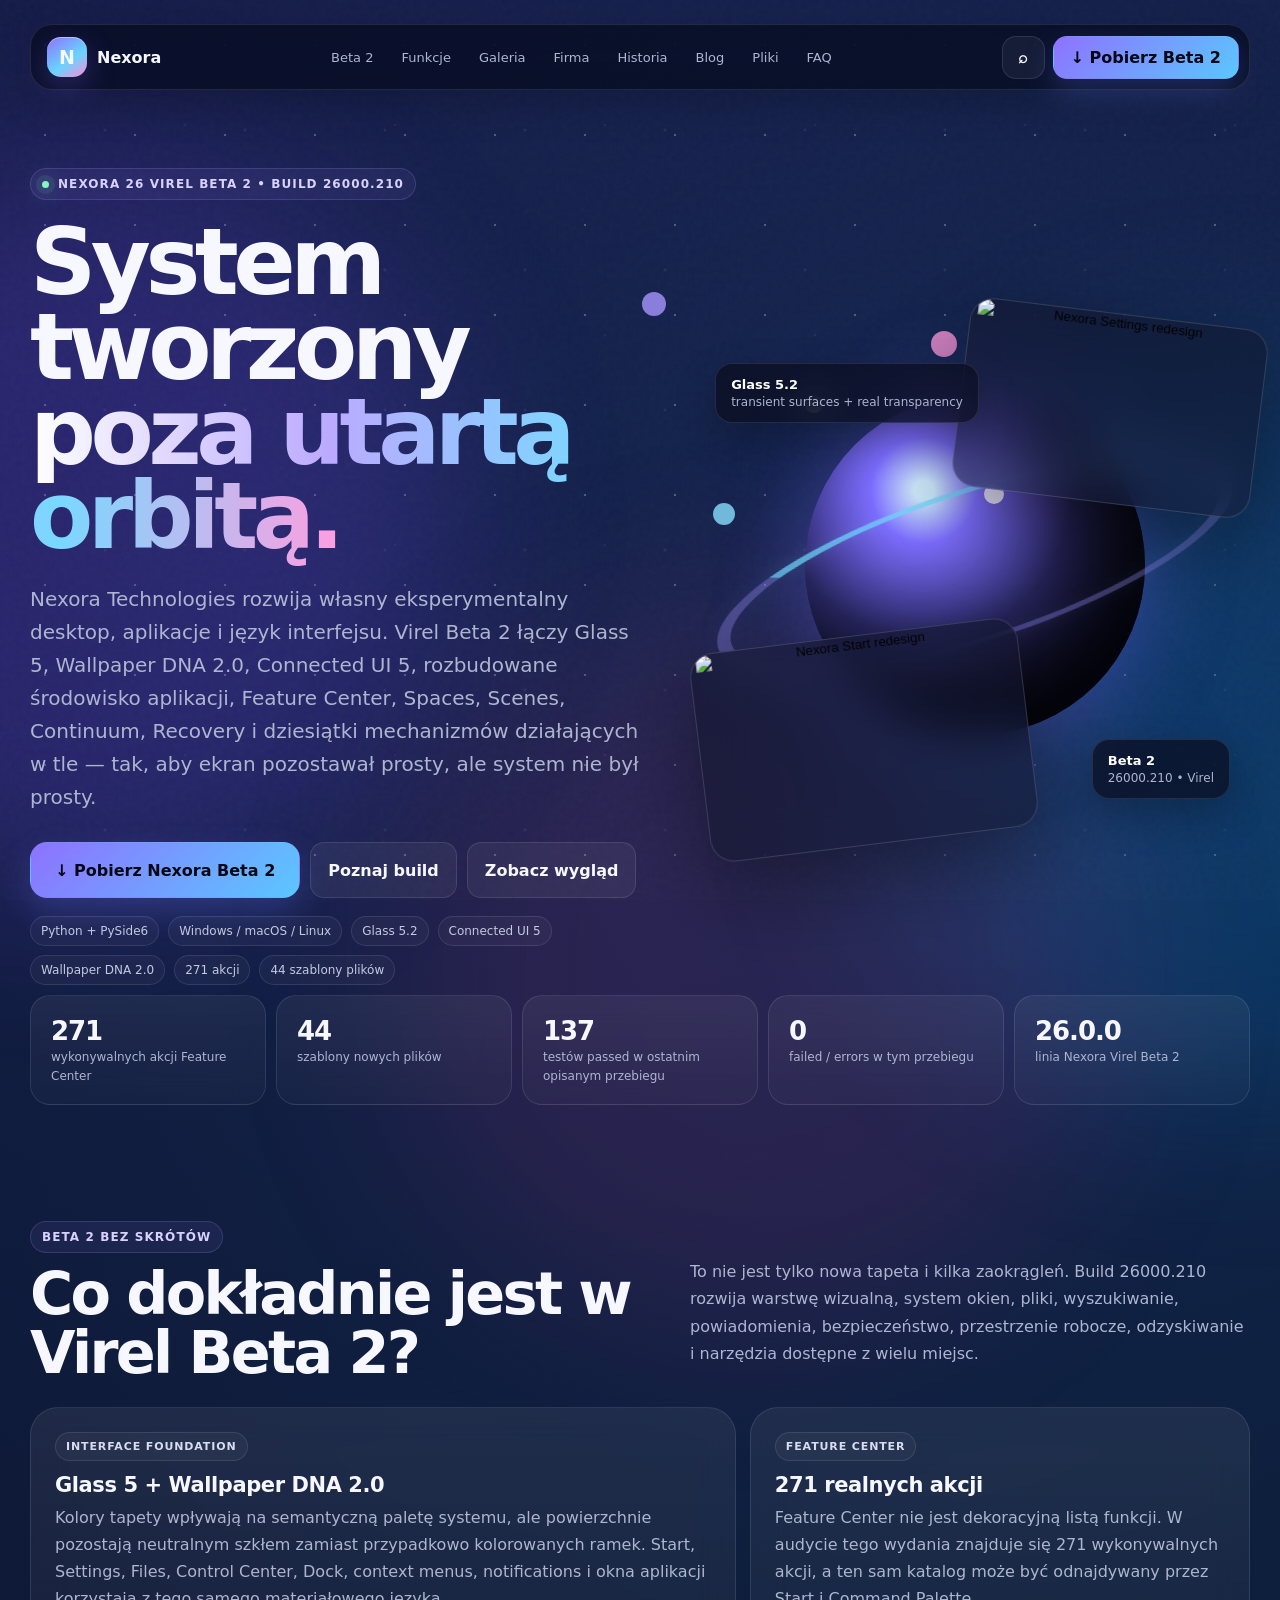
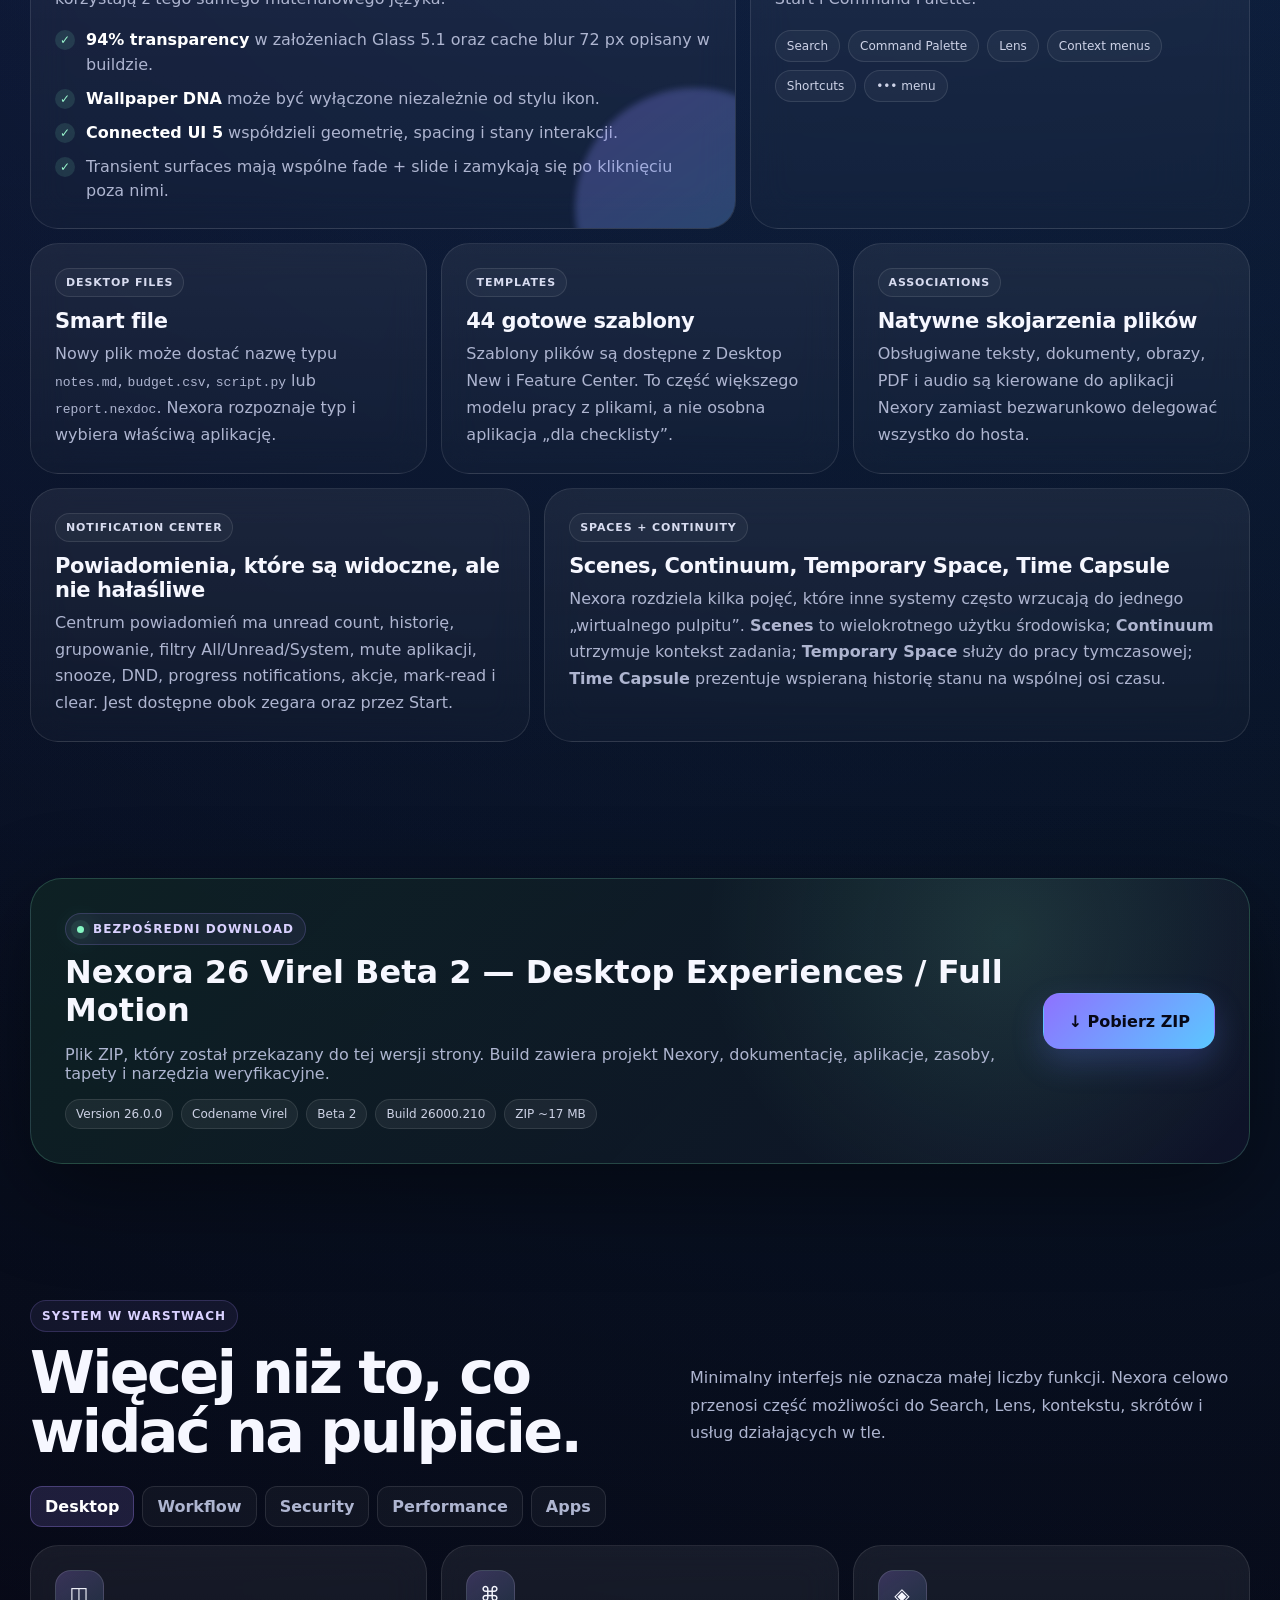
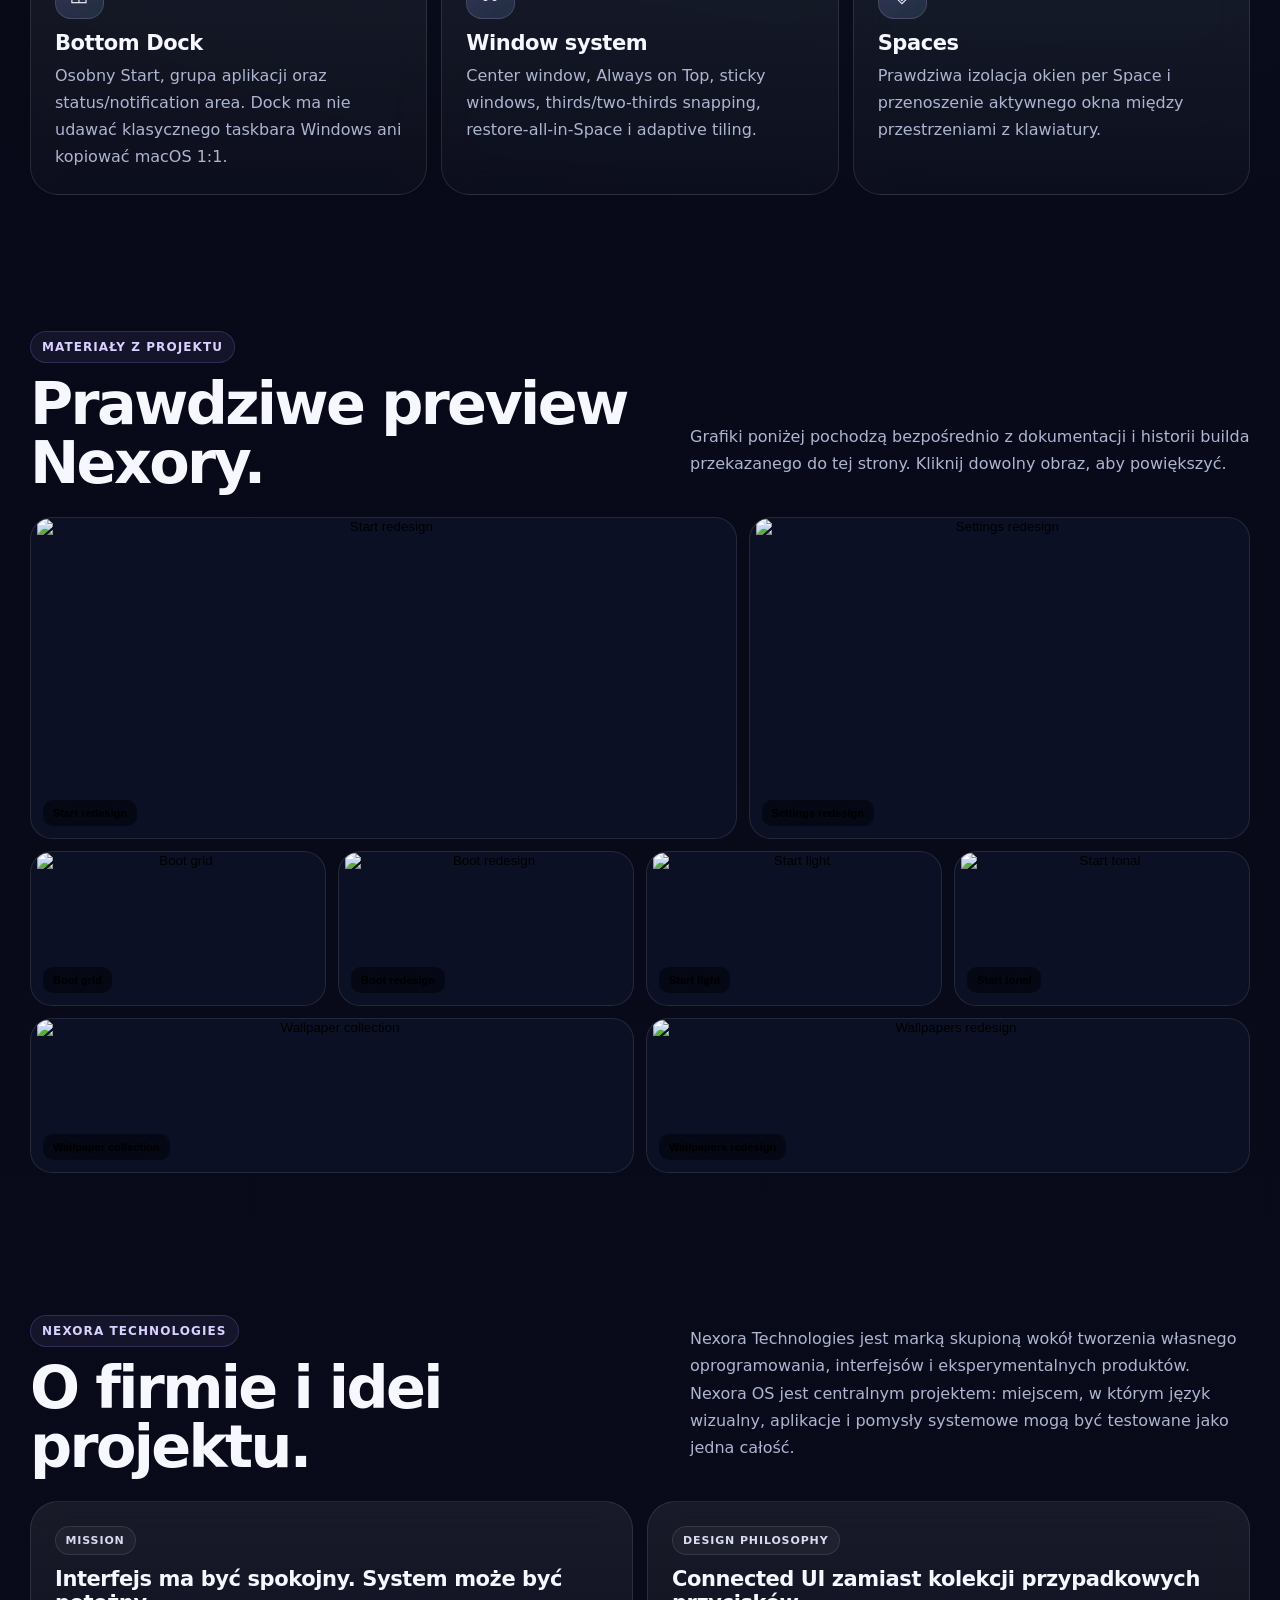
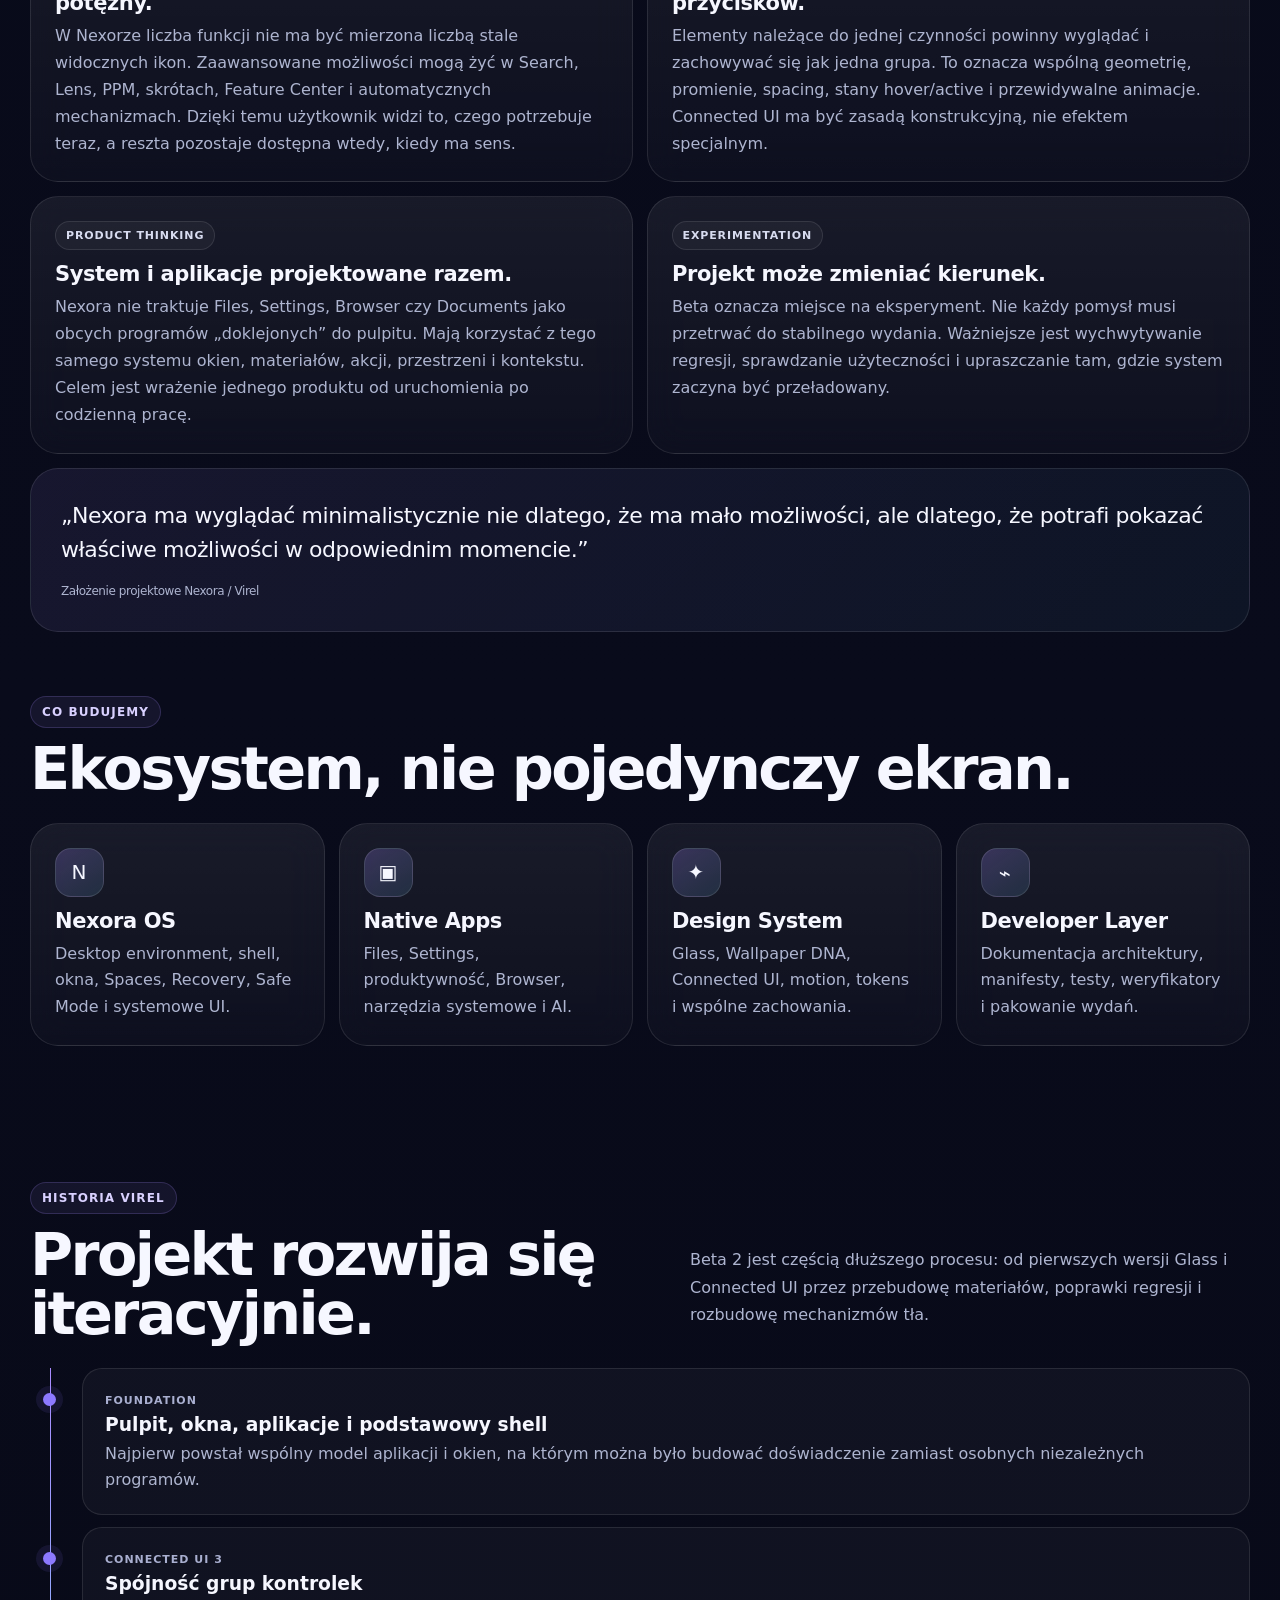
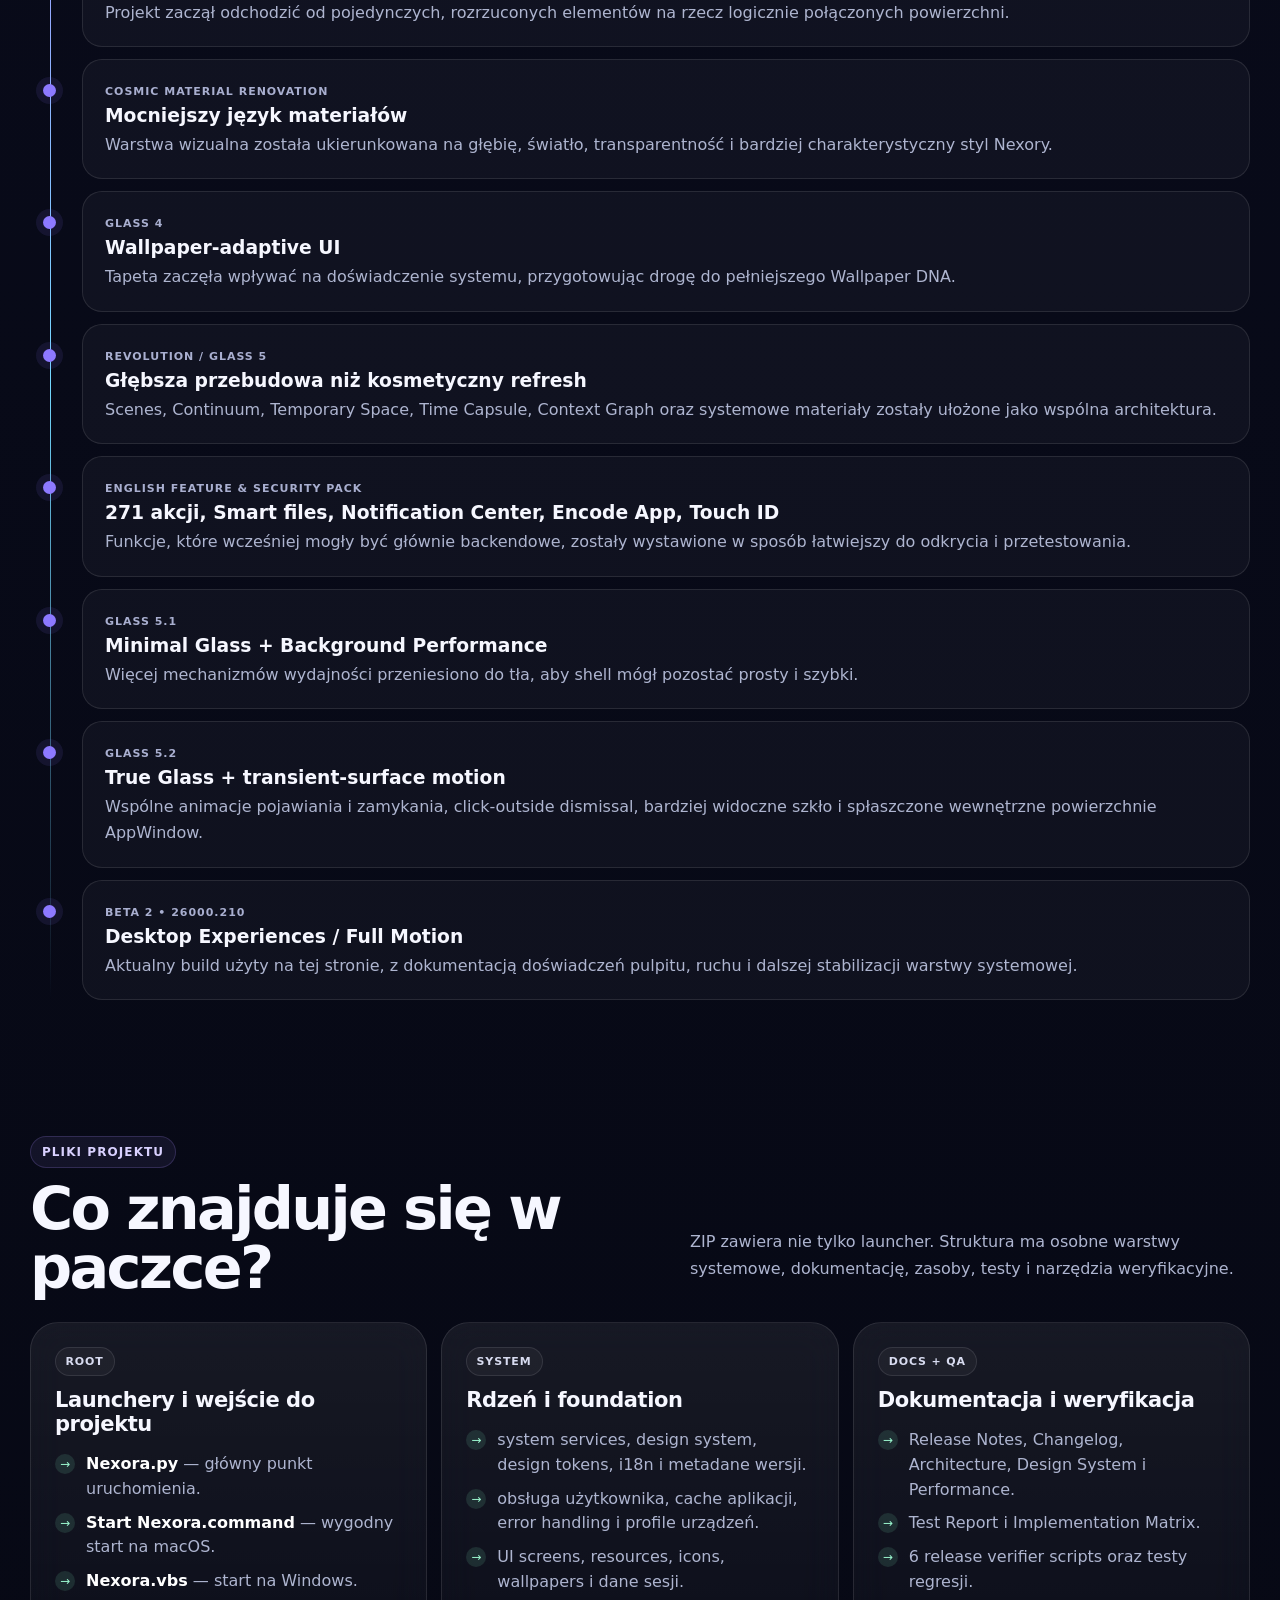
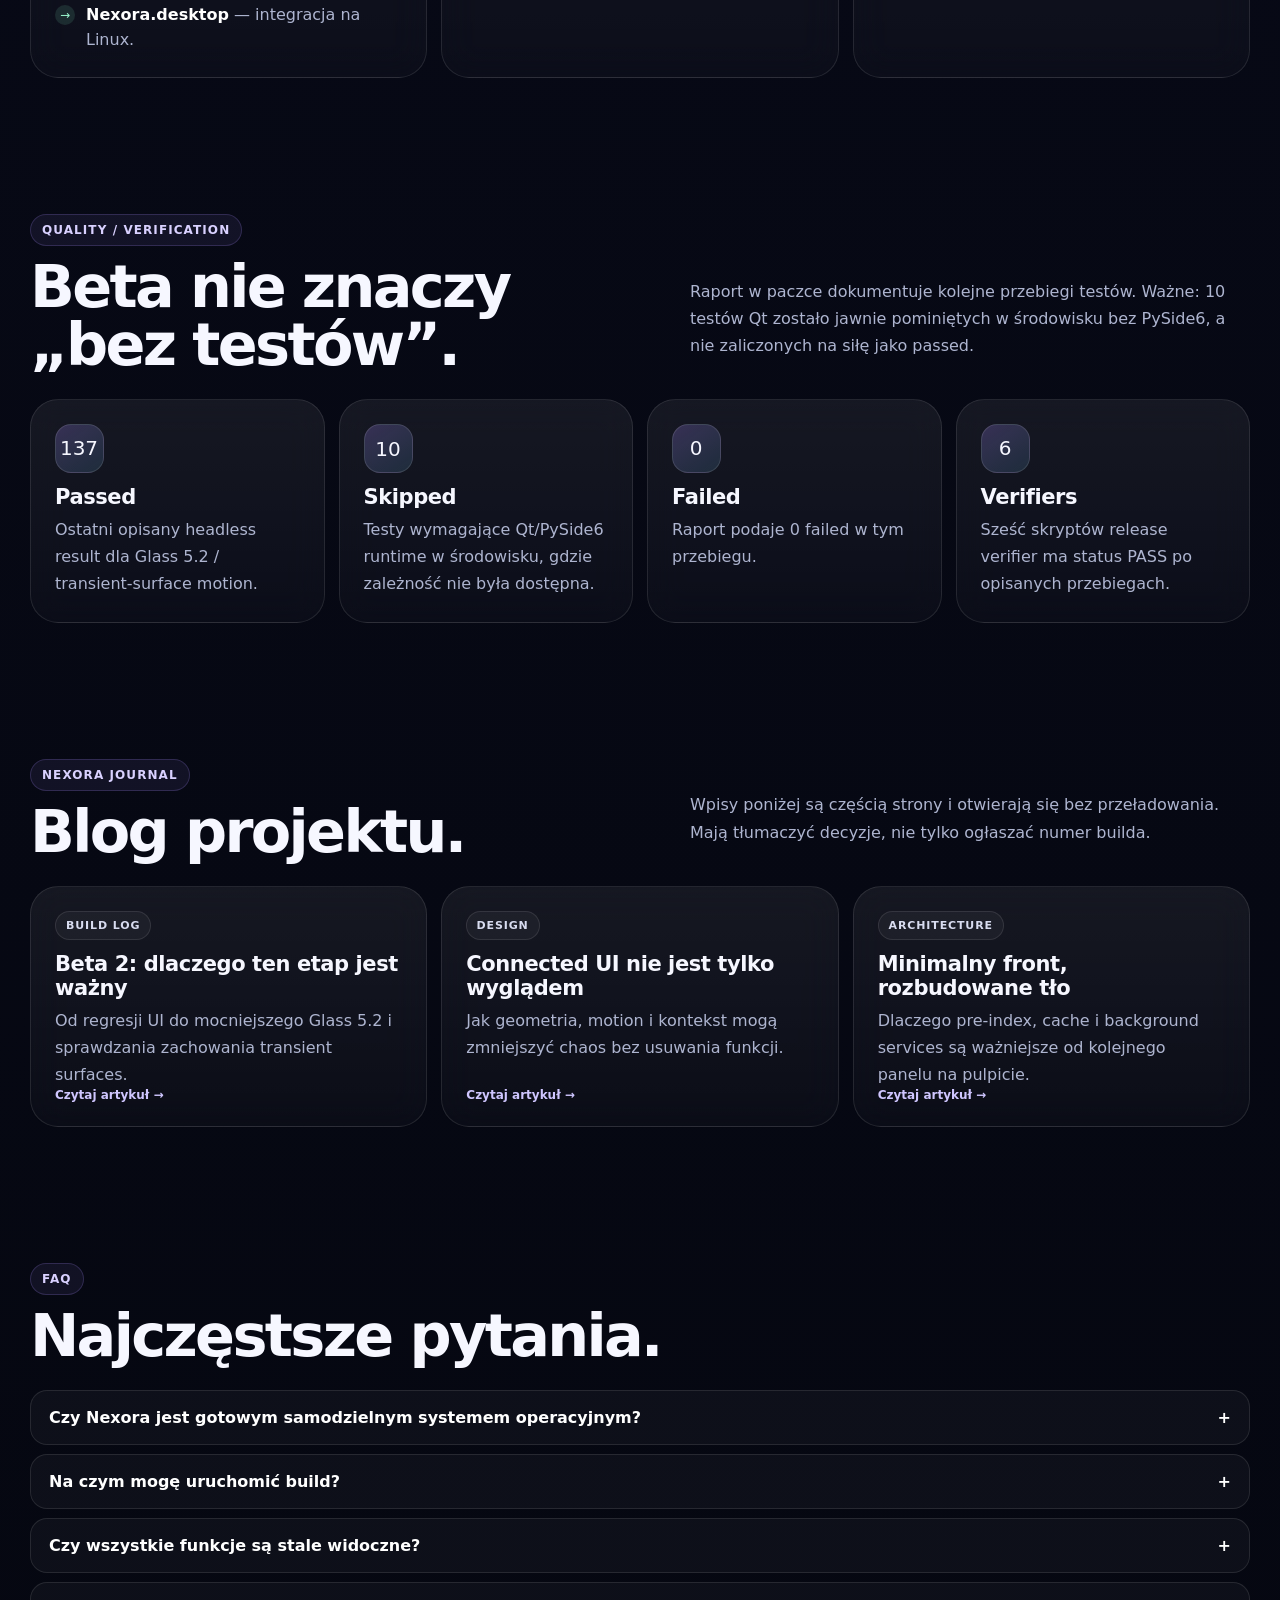
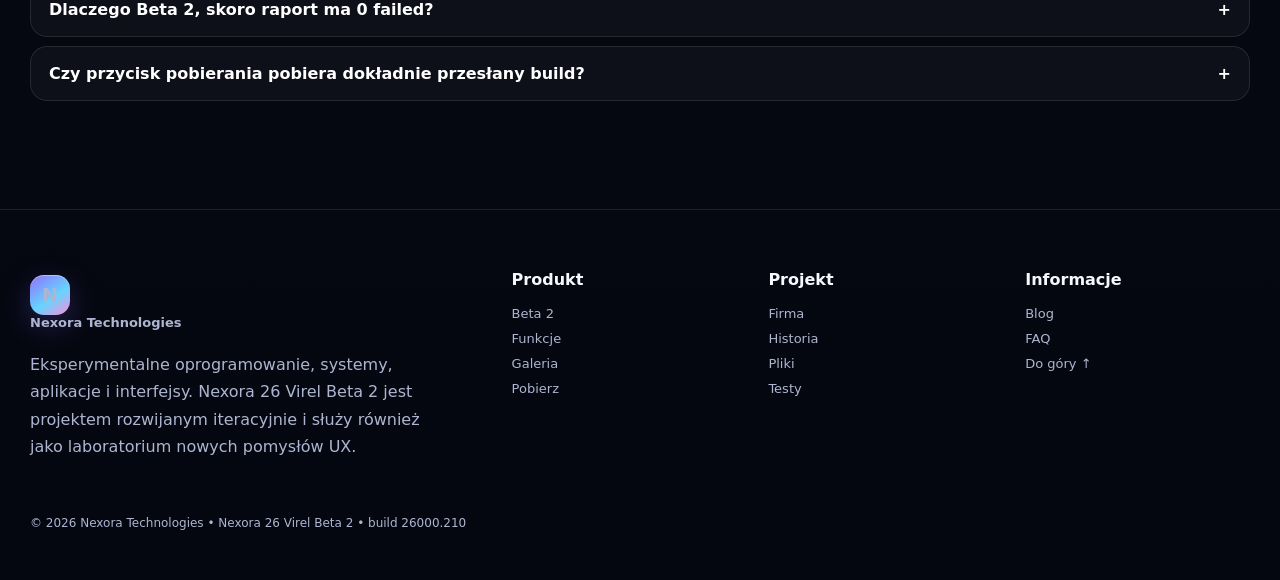
==== website-v3/index.html @ 86eabbc0 "Add Nexora Technologies website v3" ====
<!doctype html>
<html lang="pl">
<head>
<meta charset="utf-8" />
<meta name="viewport" content="width=device-width,initial-scale=1" />
<meta name="description" content="Nexora Technologies — Nexora 26 Virel Beta 2. Oficjalna strona projektu, buildy, funkcje, historia, blog, pliki i pobieranie." />
<title>Nexora Technologies — Nexora 26 Virel Beta 2</title>
<style>
:root{--bg:#050713;--bg2:#090b1b;--panel:rgba(14,17,38,.66);--panel2:rgba(25,28,58,.72);--line:rgba(255,255,255,.10);--text:#f6f7ff;--muted:#aeb5d0;--purple:#a98bff;--cyan:#73d8ff;--pink:#ff8bd8;--green:#83f4c2;--orange:#ffc57a;--shadow:0 28px 90px rgba(0,0,0,.42);--radius:28px;--radius2:18px}
*{box-sizing:border-box}html{scroll-behavior:smooth}body{margin:0;font-family:Inter,ui-sans-serif,system-ui,-apple-system,BlinkMacSystemFont,"Segoe UI",sans-serif;color:var(--text);background:radial-gradient(circle at 20% -10%,rgba(105,70,255,.22),transparent 34%),radial-gradient(circle at 85% 8%,rgba(20,181,255,.16),transparent 28%),linear-gradient(180deg,var(--bg),var(--bg2) 54%,#050710);min-height:100vh;overflow-x:hidden}.noise{position:fixed;inset:0;pointer-events:none;opacity:.16;z-index:-2;background-image:url("data:image/svg+xml,%3Csvg viewBox='0 0 180 180' xmlns='http://www.w3.org/2000/svg'%3E%3Cfilter id='n'%3E%3CfeTurbulence type='fractalNoise' baseFrequency='.85' numOctaves='2' stitchTiles='stitch'/%3E%3C/filter%3E%3Crect width='100%25' height='100%25' filter='url(%23n)' opacity='.16'/%3E%3C/svg%3E")}.stars,.stars:before,.stars:after{position:fixed;inset:0;content:"";pointer-events:none;z-index:-4;background-repeat:repeat}.stars{background-image:radial-gradient(circle,#fff 0 1px,transparent 1.6px);background-size:90px 90px;opacity:.27;animation:drift 80s linear infinite}.stars:before{background-image:radial-gradient(circle,#a9caff 0 1.2px,transparent 1.8px);background-size:140px 140px;transform:translate(35px,60px);opacity:.35;animation:drift 120s linear infinite reverse}.stars:after{background-image:radial-gradient(circle,#ffcaf1 0 1px,transparent 1.6px);background-size:210px 210px;transform:translate(80px,20px);opacity:.25}.aurora{position:fixed;width:58vw;height:58vw;border-radius:50%;filter:blur(90px);pointer-events:none;z-index:-3;opacity:.22}.a1{left:-22vw;top:18vh;background:#7947ff;animation:float1 14s ease-in-out infinite}.a2{right:-25vw;top:40vh;background:#007dc8;animation:float2 18s ease-in-out infinite}.a3{left:30vw;bottom:-34vw;background:#b12e85;opacity:.15;animation:float1 20s ease-in-out infinite reverse}@keyframes drift{to{transform:translate3d(0,500px,0)}}@keyframes float1{50%{transform:translate(8vw,-4vh) scale(1.12)}}@keyframes float2{50%{transform:translate(-7vw,5vh) scale(.92)}}
a{color:inherit;text-decoration:none}.wrap{width:min(1220px,calc(100% - 36px));margin:auto}.nav{position:sticky;top:12px;z-index:80;padding-top:12px}.navin{height:66px;display:flex;align-items:center;gap:16px;padding:8px 10px 8px 16px;border:1px solid var(--line);border-radius:22px;background:rgba(7,10,25,.7);backdrop-filter:blur(26px) saturate(1.35);box-shadow:0 14px 40px rgba(0,0,0,.2)}.brand{display:flex;align-items:center;gap:10px;font-weight:800;white-space:nowrap}.logo{width:40px;height:40px;display:grid;place-items:center;border-radius:14px;background:linear-gradient(145deg,#8f70ff,#68d4ff 58%,#ff8bd8);box-shadow:inset 0 1px rgba(255,255,255,.38),0 10px 30px rgba(122,100,255,.28);font-size:19px}.links{display:flex;gap:4px;flex:1;justify-content:center;overflow:auto;scrollbar-width:none}.links a{font-size:13px;color:var(--muted);padding:10px 12px;border-radius:12px;white-space:nowrap;transition:.2s}.links a:hover,.links a.active{color:#fff;background:rgba(255,255,255,.07)}.actions{display:flex;gap:8px}.btn,.iconbtn{border:1px solid var(--line);background:rgba(255,255,255,.055);color:var(--text);min-height:43px;padding:0 17px;border-radius:14px;display:inline-flex;align-items:center;justify-content:center;gap:9px;cursor:pointer;font:inherit;font-weight:720;transition:.22s ease}.btn:hover,.iconbtn:hover{transform:translateY(-2px);border-color:rgba(255,255,255,.2);background:rgba(255,255,255,.095)}.btn.primary{border-color:transparent;background:linear-gradient(135deg,#8e72ff,#5bc7ff);color:#070816;box-shadow:0 13px 32px rgba(103,125,255,.24)}.btn.green{border-color:rgba(131,244,194,.25);background:rgba(131,244,194,.10);color:#baffdf}.iconbtn{width:43px;padding:0}.hero{padding:90px 0 48px}.heroGrid{display:grid;grid-template-columns:1.06fr .94fr;align-items:center;gap:48px}.eyebrow{display:inline-flex;align-items:center;gap:9px;color:#d9d1ff;border:1px solid rgba(169,139,255,.2);background:rgba(169,139,255,.08);padding:8px 11px;border-radius:999px;font-size:12px;font-weight:800;letter-spacing:.09em;text-transform:uppercase}.dot{width:7px;height:7px;border-radius:50%;background:#85f6c3;box-shadow:0 0 0 6px rgba(133,246,195,.08),0 0 24px #85f6c3}.hero h1{font-size:clamp(48px,7.2vw,96px);line-height:.92;letter-spacing:-.06em;margin:20px 0 24px;max-width:890px}.grad{background:linear-gradient(90deg,#fff,#bcaaff 35%,#79d8ff 67%,#ff9ee0);-webkit-background-clip:text;background-clip:text;color:transparent}.lead{font-size:clamp(17px,2vw,20px);line-height:1.65;color:var(--muted);max-width:760px}.cta{display:flex;flex-wrap:wrap;gap:10px;margin-top:28px}.micro{display:flex;flex-wrap:wrap;gap:9px;margin-top:18px}.micro span{font-size:12px;color:#c4c9df;padding:7px 10px;border:1px solid var(--line);border-radius:999px;background:rgba(255,255,255,.035)}.visual{position:relative;min-height:580px;perspective:1200px}.planet{position:absolute;left:50%;top:48%;width:340px;height:340px;transform:translate(-50%,-50%);border-radius:50%;background:radial-gradient(circle at 35% 28%,#d0ecff 0 3%,#7c6dff 16%,#292764 45%,#090b22 75%);box-shadow:inset -55px -40px 80px rgba(0,0,0,.7),0 0 90px rgba(126,103,255,.38);animation:planet 8s ease-in-out infinite}.planet:before{content:"";position:absolute;inset:-48px -100px;border:14px solid rgba(160,145,255,.34);border-top-color:rgba(111,217,255,.7);border-radius:50%;transform:rotate(-18deg) scaleY(.35);filter:drop-shadow(0 0 16px rgba(115,216,255,.2))}.planet:after{content:"";position:absolute;width:18px;height:18px;border-radius:50%;background:#fff;box-shadow:-90px 110px 0 2px #89dfff,130px -60px 0 4px #ff9ade,180px 90px 0 1px #fff,-160px -100px 0 3px #a796ff;opacity:.8}@keyframes planet{50%{transform:translate(-50%,-53%) rotate(2deg)}}.glassshot{position:absolute;border:1px solid rgba(255,255,255,.14);background:rgba(16,19,42,.54);backdrop-filter:blur(24px);border-radius:24px;box-shadow:var(--shadow);overflow:hidden}.glassshot img{display:block;width:100%;height:100%;object-fit:cover}.gs1{width:330px;height:210px;left:0;bottom:22px;transform:rotate(-7deg)}.gs2{width:300px;height:190px;right:-10px;top:26px;transform:rotate(7deg)}.floatLabel{position:absolute;padding:13px 15px;border:1px solid var(--line);border-radius:17px;background:rgba(10,13,31,.72);backdrop-filter:blur(18px);box-shadow:0 16px 40px rgba(0,0,0,.24);font-size:12px;color:var(--muted);animation:bob 5s ease-in-out infinite}.floatLabel b{display:block;color:#fff;font-size:13px;margin-bottom:3px}.fl1{left:16px;top:76px}.fl2{right:20px;bottom:68px;animation-delay:-2.2s}@keyframes bob{50%{transform:translateY(-10px)}}
.statbar{display:grid;grid-template-columns:repeat(5,1fr);gap:10px;margin-top:10px}.stat{padding:20px;border:1px solid var(--line);border-radius:20px;background:linear-gradient(180deg,rgba(255,255,255,.06),rgba(255,255,255,.025));backdrop-filter:blur(15px)}.stat strong{display:block;font-size:26px;letter-spacing:-.04em}.stat span{font-size:12px;color:var(--muted)}
section{padding:68px 0}.head{display:flex;align-items:end;justify-content:space-between;gap:30px;margin-bottom:24px}.head h2{font-size:clamp(34px,4.6vw,62px);line-height:1;letter-spacing:-.045em;margin:12px 0 0}.head p{max-width:560px;color:var(--muted);line-height:1.7}.grid{display:grid;gap:14px}.g2{grid-template-columns:repeat(2,1fr)}.g3{grid-template-columns:repeat(3,1fr)}.g4{grid-template-columns:repeat(4,1fr)}.card{position:relative;padding:24px;border:1px solid var(--line);border-radius:var(--radius);background:linear-gradient(180deg,rgba(255,255,255,.065),rgba(255,255,255,.025));backdrop-filter:blur(18px);overflow:hidden;transition:.28s ease}.card:hover{transform:translateY(-4px);border-color:rgba(255,255,255,.18);box-shadow:0 24px 60px rgba(0,0,0,.2)}.card h3{font-size:21px;letter-spacing:-.02em;margin:12px 0 8px}.card p{color:var(--muted);line-height:1.68;margin:0}.tag{display:inline-flex;padding:7px 10px;border:1px solid var(--line);border-radius:999px;color:#d8dcf0;font-size:11px;font-weight:800;letter-spacing:.08em;text-transform:uppercase;background:rgba(255,255,255,.04)}.icon{width:49px;height:49px;display:grid;place-items:center;border-radius:16px;background:linear-gradient(145deg,rgba(169,139,255,.24),rgba(115,216,255,.12));border:1px solid rgba(255,255,255,.12);font-size:20px}.bento{display:grid;grid-template-columns:repeat(12,1fr);gap:14px}.span7{grid-column:span 7}.span5{grid-column:span 5}.span4{grid-column:span 4}.span8{grid-column:span 8}.span12{grid-column:span 12}.featureBig{min-height:330px}.featureBig:after{content:"";position:absolute;width:240px;height:240px;border-radius:50%;right:-80px;bottom:-100px;background:linear-gradient(145deg,#9a82ff,#52c4ff);filter:blur(3px);opacity:.28}.list{display:grid;gap:9px;margin-top:16px}.li{display:flex;gap:11px;align-items:flex-start;color:#dce0ef}.li i{width:20px;height:20px;flex:0 0 20px;border-radius:50%;display:grid;place-items:center;background:rgba(131,244,194,.12);color:#99f5cd;font-style:normal;font-size:12px;margin-top:2px}.li span{color:var(--muted);line-height:1.55}.li b{color:#fff}.downloadPanel{padding:34px;border-radius:32px;border:1px solid rgba(131,244,194,.2);background:radial-gradient(circle at 80% 20%,rgba(131,244,194,.13),transparent 30%),linear-gradient(135deg,rgba(15,37,36,.8),rgba(17,20,43,.72));display:grid;grid-template-columns:1fr auto;align-items:center;gap:30px;box-shadow:var(--shadow)}.downloadPanel h3{font-size:32px;margin:8px 0}.downloadMeta{display:flex;flex-wrap:wrap;gap:8px;margin-top:15px}.downloadMeta span{font-size:12px;padding:7px 10px;border-radius:999px;background:rgba(255,255,255,.06);border:1px solid var(--line);color:#cdd2e5}.downloadBtn{font-size:16px;min-height:56px;padding:0 24px;border-radius:17px}
.tabs{display:flex;flex-wrap:wrap;gap:8px;margin-bottom:18px}.tab{padding:10px 14px;border-radius:12px;border:1px solid var(--line);background:rgba(255,255,255,.04);color:var(--muted);cursor:pointer;font:inherit;font-weight:700}.tab.active{color:#fff;background:rgba(169,139,255,.15);border-color:rgba(169,139,255,.3)}.tabPane{display:none}.tabPane.active{display:block;animation:fade .3s ease}@keyframes fade{from{opacity:0;transform:translateY(8px)}}
.gallery{display:grid;grid-template-columns:repeat(12,1fr);grid-auto-rows:155px;gap:12px}.shot{position:relative;overflow:hidden;border-radius:22px;border:1px solid var(--line);background:#0c1024;cursor:pointer}.shot img{width:100%;height:100%;object-fit:cover;display:block;transition:.4s}.shot:hover img{transform:scale(1.035)}.shot:after{content:attr(data-label);position:absolute;left:12px;bottom:12px;padding:7px 10px;border-radius:10px;background:rgba(4,6,16,.72);backdrop-filter:blur(12px);font-size:11px;font-weight:800}.sA{grid-column:span 7;grid-row:span 2}.sB{grid-column:span 5;grid-row:span 2}.sC,.sD,.sE,.sF{grid-column:span 3}.sG{grid-column:span 6}.sH{grid-column:span 6}.lightbox{position:fixed;inset:0;z-index:200;background:rgba(3,4,12,.86);backdrop-filter:blur(20px);display:none;align-items:center;justify-content:center;padding:30px}.lightbox.open{display:flex}.lightbox img{max-width:min(1180px,94vw);max-height:88vh;border-radius:22px;border:1px solid var(--line);box-shadow:0 40px 120px rgba(0,0,0,.6)}.lbclose{position:absolute;right:24px;top:24px}
.timeline{position:relative;display:grid;gap:12px}.timeline:before{content:"";position:absolute;left:20px;top:0;bottom:0;width:1px;background:linear-gradient(var(--purple),var(--cyan),transparent)}.event{position:relative;margin-left:52px;padding:20px 22px;border:1px solid var(--line);border-radius:20px;background:rgba(255,255,255,.035)}.event:before{content:"";position:absolute;left:-40px;top:24px;width:13px;height:13px;border-radius:50%;background:#8d79ff;box-shadow:0 0 0 7px rgba(141,121,255,.1)}.event time{font-size:11px;color:#a9afd0;text-transform:uppercase;letter-spacing:.09em;font-weight:800}.event h3{margin:6px 0 6px}.event p{margin:0;color:var(--muted);line-height:1.65}.quote{padding:30px;border-radius:28px;border:1px solid var(--line);background:linear-gradient(135deg,rgba(169,139,255,.09),rgba(115,216,255,.05));font-size:22px;line-height:1.55;letter-spacing:-.02em}.quote small{display:block;color:var(--muted);font-size:12px;margin-top:15px}.faq{display:grid;gap:9px}.faqItem{border:1px solid var(--line);border-radius:17px;background:rgba(255,255,255,.035);overflow:hidden}.faqQ{width:100%;padding:17px 18px;border:0;background:none;color:#fff;text-align:left;font:inherit;font-weight:800;display:flex;justify-content:space-between;cursor:pointer}.faqA{max-height:0;overflow:hidden;transition:max-height .35s ease}.faqA p{padding:0 18px 18px;margin:0;color:var(--muted);line-height:1.7}.faqItem.open .faqA{max-height:280px}.pillcloud{display:flex;flex-wrap:wrap;gap:8px}.pillcloud span{padding:8px 11px;border-radius:999px;border:1px solid var(--line);background:rgba(255,255,255,.04);font-size:12px;color:#ced3e8}.blogCard{min-height:240px;display:flex;flex-direction:column}.blogCard .read{margin-top:auto;color:#cfc6ff;font-size:12px;font-weight:800}.footer{padding:60px 0 38px;border-top:1px solid var(--line);margin-top:40px}.footgrid{display:grid;grid-template-columns:2fr repeat(3,1fr);gap:32px}.footgrid h4{margin:0 0 12px}.footgrid a{display:block;color:var(--muted);font-size:13px;padding:5px 0}.muted{color:var(--muted)}.reveal{opacity:0;transform:translateY(24px);transition:.65s cubic-bezier(.2,.7,.2,1)}.reveal.visible{opacity:1;transform:none}.searchOverlay{position:fixed;inset:0;z-index:170;background:rgba(2,4,13,.72);backdrop-filter:blur(20px);display:none;align-items:flex-start;justify-content:center;padding-top:11vh}.searchOverlay.open{display:flex}.searchBox{width:min(760px,calc(100% - 30px));padding:14px;border:1px solid var(--line);border-radius:24px;background:#0b0e20;box-shadow:var(--shadow)}.searchBox input{width:100%;height:54px;border:1px solid var(--line);border-radius:15px;background:rgba(255,255,255,.05);color:#fff;padding:0 16px;font:inherit;font-size:16px;outline:none}.results{display:grid;gap:6px;margin-top:10px}.results a{padding:12px 14px;border-radius:12px;color:#dce0ef}.results a:hover{background:rgba(255,255,255,.06)}.blogModal{position:fixed;inset:0;z-index:190;background:rgba(2,4,13,.78);backdrop-filter:blur(20px);display:none;padding:40px 18px;overflow:auto}.blogModal.open{display:block}.article{width:min(880px,100%);margin:auto;border:1px solid var(--line);border-radius:28px;background:#0a0d1d;padding:34px}.article h2{font-size:40px;letter-spacing:-.04em}.article p,.article li{color:#bdc3da;line-height:1.8}.closeArticle{float:right}
@media(max-width:980px){.heroGrid{grid-template-columns:1fr}.visual{min-height:500px}.statbar{grid-template-columns:repeat(2,1fr)}.g4{grid-template-columns:repeat(2,1fr)}.g3{grid-template-columns:1fr}.span7,.span5,.span4,.span8{grid-column:span 12}.downloadPanel{grid-template-columns:1fr}.links{display:none}.gallery{grid-auto-rows:130px}.sC,.sD,.sE,.sF{grid-column:span 6}.footgrid{grid-template-columns:1fr 1fr}}@media(max-width:620px){.wrap{width:min(100% - 22px,1220px)}.hero{padding-top:54px}.hero h1{font-size:47px}.visual{min-height:390px}.planet{width:250px;height:250px}.gs1{width:230px;height:145px}.gs2{width:220px;height:140px}.fl1,.fl2{display:none}.g2,.g4{grid-template-columns:1fr}.statbar{grid-template-columns:1fr 1fr}.gallery{grid-template-columns:1fr;grid-auto-rows:190px}.sA,.sB,.sC,.sD,.sE,.sF,.sG,.sH{grid-column:1;grid-row:span 1}.head{display:block}.actions .btn{display:none}.footgrid{grid-template-columns:1fr}.downloadPanel{padding:24px}.article{padding:22px}.article h2{font-size:30px}}
@media(prefers-reduced-motion:reduce){*{animation:none!important;transition:none!important;scroll-behavior:auto!important}.reveal{opacity:1;transform:none}}
</style>
</head>
<body>
<div class="stars"></div><div class="aurora a1"></div><div class="aurora a2"></div><div class="aurora a3"></div><div class="noise"></div>
<nav class="nav"><div class="wrap navin"><a class="brand" href="#top"><span class="logo">N</span><span>Nexora</span></a><div class="links"><a href="#beta">Beta 2</a><a href="#features">Funkcje</a><a href="#gallery">Galeria</a><a href="#company">Firma</a><a href="#history">Historia</a><a href="#blog">Blog</a><a href="#files">Pliki</a><a href="#faq">FAQ</a></div><div class="actions"><button class="iconbtn" id="searchBtn" aria-label="Szukaj">⌕</button><a class="btn primary" href="downloads/Nexora_26_Virel_Beta_2_build_26000.210.zip" download>↓ Pobierz Beta 2</a></div></div></nav>
<main id="top">
<section class="hero"><div class="wrap heroGrid"><div class="reveal"><span class="eyebrow"><i class="dot"></i> Nexora 26 Virel Beta 2 • build 26000.210</span><h1>System tworzony <span class="grad">poza utartą orbitą.</span></h1><p class="lead">Nexora Technologies rozwija własny eksperymentalny desktop, aplikacje i język interfejsu. Virel Beta 2 łączy Glass 5, Wallpaper DNA 2.0, Connected UI 5, rozbudowane środowisko aplikacji, Feature Center, Spaces, Scenes, Continuum, Recovery i dziesiątki mechanizmów działających w tle — tak, aby ekran pozostawał prosty, ale system nie był prosty.</p><div class="cta"><a class="btn primary downloadBtn" href="downloads/Nexora_26_Virel_Beta_2_build_26000.210.zip" download>↓ Pobierz Nexora Beta 2</a><a class="btn" href="#beta">Poznaj build</a><a class="btn" href="#gallery">Zobacz wygląd</a></div><div class="micro"><span>Python + PySide6</span><span>Windows / macOS / Linux</span><span>Glass 5.2</span><span>Connected UI 5</span><span>Wallpaper DNA 2.0</span><span>271 akcji</span><span>44 szablony plików</span></div></div><div class="visual reveal"><div class="planet"></div><button class="glassshot gs1 shotOpen" data-src="assets/screens/start-redesign.png"><img src="assets/screens/start-redesign.png" alt="Nexora Start redesign" /></button><button class="glassshot gs2 shotOpen" data-src="assets/screens/settings-redesign.png"><img src="assets/screens/settings-redesign.png" alt="Nexora Settings redesign" /></button><div class="floatLabel fl1"><b>Glass 5.2</b>transient surfaces + real transparency</div><div class="floatLabel fl2"><b>Beta 2</b>26000.210 • Virel</div></div></div><div class="wrap"><div class="statbar reveal"><div class="stat"><strong>271</strong><span>wykonywalnych akcji Feature Center</span></div><div class="stat"><strong>44</strong><span>szablony nowych plików</span></div><div class="stat"><strong>137</strong><span>testów passed w ostatnim opisanym przebiegu</span></div><div class="stat"><strong>0</strong><span>failed / errors w tym przebiegu</span></div><div class="stat"><strong>26.0.0</strong><span>linia Nexora Virel Beta 2</span></div></div></div></section>

<section id="beta"><div class="wrap"><div class="head reveal"><div><span class="eyebrow">Beta 2 bez skrótów</span><h2>Co dokładnie jest w Virel Beta 2?</h2></div><p>To nie jest tylko nowa tapeta i kilka zaokrągleń. Build 26000.210 rozwija warstwę wizualną, system okien, pliki, wyszukiwanie, powiadomienia, bezpieczeństwo, przestrzenie robocze, odzyskiwanie i narzędzia dostępne z wielu miejsc.</p></div><div class="bento">
<div class="card span7 featureBig reveal"><span class="tag">Interface foundation</span><h3>Glass 5 + Wallpaper DNA 2.0</h3><p>Kolory tapety wpływają na semantyczną paletę systemu, ale powierzchnie pozostają neutralnym szkłem zamiast przypadkowo kolorowanych ramek. Start, Settings, Files, Control Center, Dock, context menus, notifications i okna aplikacji korzystają z tego samego materiałowego języka.</p><div class="list"><div class="li"><i>✓</i><span><b>94% transparency</b> w założeniach Glass 5.1 oraz cache blur 72 px opisany w buildzie.</span></div><div class="li"><i>✓</i><span><b>Wallpaper DNA</b> może być wyłączone niezależnie od stylu ikon.</span></div><div class="li"><i>✓</i><span><b>Connected UI 5</b> współdzieli geometrię, spacing i stany interakcji.</span></div><div class="li"><i>✓</i><span>Transient surfaces mają wspólne fade + slide i zamykają się po kliknięciu poza nimi.</span></div></div></div>
<div class="card span5 reveal"><span class="tag">Feature Center</span><h3>271 realnych akcji</h3><p>Feature Center nie jest dekoracyjną listą funkcji. W audycie tego wydania znajduje się 271 wykonywalnych akcji, a ten sam katalog może być odnajdywany przez Start i Command Palette.</p><div class="pillcloud" style="margin-top:18px"><span>Search</span><span>Command Palette</span><span>Lens</span><span>Context menus</span><span>Shortcuts</span><span>••• menu</span></div></div>
<div class="card span4 reveal"><span class="tag">Desktop files</span><h3>Smart file</h3><p>Nowy plik może dostać nazwę typu <code>notes.md</code>, <code>budget.csv</code>, <code>script.py</code> lub <code>report.nexdoc</code>. Nexora rozpoznaje typ i wybiera właściwą aplikację.</p></div>
<div class="card span4 reveal"><span class="tag">Templates</span><h3>44 gotowe szablony</h3><p>Szablony plików są dostępne z Desktop New i Feature Center. To część większego modelu pracy z plikami, a nie osobna aplikacja „dla checklisty”.</p></div>
<div class="card span4 reveal"><span class="tag">Associations</span><h3>Natywne skojarzenia plików</h3><p>Obsługiwane teksty, dokumenty, obrazy, PDF i audio są kierowane do aplikacji Nexory zamiast bezwarunkowo delegować wszystko do hosta.</p></div>
<div class="card span5 reveal"><span class="tag">Notification Center</span><h3>Powiadomienia, które są widoczne, ale nie hałaśliwe</h3><p>Centrum powiadomień ma unread count, historię, grupowanie, filtry All/Unread/System, mute aplikacji, snooze, DND, progress notifications, akcje, mark-read i clear. Jest dostępne obok zegara oraz przez Start.</p></div>
<div class="card span7 reveal"><span class="tag">Spaces + continuity</span><h3>Scenes, Continuum, Temporary Space, Time Capsule</h3><p>Nexora rozdziela kilka pojęć, które inne systemy często wrzucają do jednego „wirtualnego pulpitu”. <b>Scenes</b> to wielokrotnego użytku środowiska; <b>Continuum</b> utrzymuje kontekst zadania; <b>Temporary Space</b> służy do pracy tymczasowej; <b>Time Capsule</b> prezentuje wspieraną historię stanu na wspólnej osi czasu.</p></div>
</div></div></section>

<section><div class="wrap"><div class="downloadPanel reveal"><div><span class="eyebrow"><i class="dot"></i> Bezpośredni download</span><h3>Nexora 26 Virel Beta 2 — Desktop Experiences / Full Motion</h3><p class="muted">Plik ZIP, który został przekazany do tej wersji strony. Build zawiera projekt Nexory, dokumentację, aplikacje, zasoby, tapety i narzędzia weryfikacyjne.</p><div class="downloadMeta"><span>Version 26.0.0</span><span>Codename Virel</span><span>Beta 2</span><span>Build 26000.210</span><span>ZIP ~17 MB</span></div></div><a class="btn primary downloadBtn" href="downloads/Nexora_26_Virel_Beta_2_build_26000.210.zip" download>↓ Pobierz ZIP</a></div></div></section>

<section id="features"><div class="wrap"><div class="head reveal"><div><span class="eyebrow">System w warstwach</span><h2>Więcej niż to, co widać na pulpicie.</h2></div><p>Minimalny interfejs nie oznacza małej liczby funkcji. Nexora celowo przenosi część możliwości do Search, Lens, kontekstu, skrótów i usług działających w tle.</p></div><div class="tabs reveal" id="featureTabs"><button class="tab active" data-tab="desktop">Desktop</button><button class="tab" data-tab="workflow">Workflow</button><button class="tab" data-tab="security">Security</button><button class="tab" data-tab="performance">Performance</button><button class="tab" data-tab="apps">Apps</button></div>
<div class="tabPane active" data-pane="desktop"><div class="grid g3"><div class="card"><div class="icon">◫</div><h3>Bottom Dock</h3><p>Osobny Start, grupa aplikacji oraz status/notification area. Dock ma nie udawać klasycznego taskbara Windows ani kopiować macOS 1:1.</p></div><div class="card"><div class="icon">⌘</div><h3>Window system</h3><p>Center window, Always on Top, sticky windows, thirds/two-thirds snapping, restore-all-in-Space i adaptive tiling.</p></div><div class="card"><div class="icon">◈</div><h3>Spaces</h3><p>Prawdziwa izolacja okien per Space i przenoszenie aktywnego okna między przestrzeniami z klawiatury.</p></div></div></div>
<div class="tabPane" data-pane="workflow"><div class="grid g3"><div class="card"><div class="icon">⌕</div><h3>Nexora Lens</h3><p>Kontekstowa warstwa dostępu do akcji bez dokładania stałych kontrolek do każdego ekranu.</p></div><div class="card"><div class="icon">⟲</div><h3>Continuum</h3><p>Utrzymuje kontekst pracy i pozwala projektować przechodzenie między zadaniami szerzej niż tylko „ostatnio otwarte okna”.</p></div><div class="card"><div class="icon">◷</div><h3>Time Capsule</h3><p>Wspólna oś wspieranych stanów historycznych, powiązana z innymi mechanizmami Nexory.</p></div></div></div>
<div class="tabPane" data-pane="security"><div class="grid g3"><div class="card"><div class="icon">⌁</div><h3>Encode App</h3><p>Ochrona aplikacji hasłem z verifierami PBKDF2-SHA256. Zmiana hasła aplikacji wymaga starego hasła; zdjęcie blokady wymaga hasła konta Nexora.</p></div><div class="card"><div class="icon">◉</div><h3>Touch ID</h3><p>Na wspieranych MacBookach integracja używa macOS LocalAuthentication przez PyObjC i zachowuje fallback do zwykłego hasła.</p></div><div class="card"><div class="icon">✦</div><h3>Capability-aware</h3><p>Jeżeli host nie udostępnia danej funkcji, system ma pokazywać stan zależności lub pomijać wartość zamiast ją fałszować.</p></div></div></div>
<div class="tabPane" data-pane="performance"><div class="grid g3"><div class="card"><div class="icon">⚡</div><h3>Background optimizer</h3><p>Pre-index plików, cache profili startu aplikacji i ikon oraz debounce zapisów usage/session po uruchomieniu Desktop.</p></div><div class="card"><div class="icon">↯</div><h3>Latency tracking</h3><p>Build opisuje rolling latency data i cache profilu uruchamiania aplikacji, aby optymalizacja działała bez zaśmiecania UI.</p></div><div class="card"><div class="icon">◎</div><h3>Focus behavior</h3><p>Toasty mogą zostać automatycznie ograniczone w fullscreen lub zgodnie z harmonogramem DND, zachowując historię powiadomień.</p></div></div></div>
<div class="tabPane" data-pane="apps"><div class="grid g4"><div class="card"><div class="icon">F</div><h3>Files</h3><p>Pliki, skojarzenia, Quick Look i integracja z Desktop.</p></div><div class="card"><div class="icon">S</div><h3>Settings</h3><p>Appearance, Wallpaper DNA, system, profile i możliwości hosta.</p></div><div class="card"><div class="icon">›_</div><h3>Terminal</h3><p>Terminal uruchamiany wewnątrz modelu okien Nexory.</p></div><div class="card"><div class="icon">AI</div><h3>AI Chat</h3><p>Lokalny asystent w ekosystemie aplikacji Nexora.</p></div><div class="card"><div class="icon">D</div><h3>Documents</h3><p>Produktywność z własnymi formatami i szablonami.</p></div><div class="card"><div class="icon">▦</div><h3>Sheets</h3><p>Arkusze w spójnym języku wizualnym.</p></div><div class="card"><div class="icon">▶</div><h3>Presentations</h3><p>Prezentacje jako część natywnego pakietu.</p></div><div class="card"><div class="icon">◉</div><h3>Browser</h3><p>Qt WebEngine jako opcjonalna capability, z czytelnym dependency state gdy brak silnika.</p></div></div></div>
</div></section>

<section id="gallery"><div class="wrap"><div class="head reveal"><div><span class="eyebrow">Materiały z projektu</span><h2>Prawdziwe preview Nexory.</h2></div><p>Grafiki poniżej pochodzą bezpośrednio z dokumentacji i historii builda przekazanego do tej strony. Kliknij dowolny obraz, aby powiększyć.</p></div><div class="gallery reveal"><button class="shot sA shotOpen" data-label="Start redesign" data-src="assets/screens/start-redesign.png"><img src="assets/screens/start-redesign.png" alt="Start redesign" /></button><button class="shot sB shotOpen" data-label="Settings redesign" data-src="assets/screens/settings-redesign.png"><img src="assets/screens/settings-redesign.png" alt="Settings redesign" /></button><button class="shot sC shotOpen" data-label="Boot grid" data-src="assets/screens/boot-grid.png"><img src="assets/screens/boot-grid.png" alt="Boot grid" /></button><button class="shot sD shotOpen" data-label="Boot redesign" data-src="assets/screens/boot-redesign.png"><img src="assets/screens/boot-redesign.png" alt="Boot redesign" /></button><button class="shot sE shotOpen" data-label="Start light" data-src="assets/screens/start-redesign-light.png"><img src="assets/screens/start-redesign-light.png" alt="Start light" /></button><button class="shot sF shotOpen" data-label="Start tonal" data-src="assets/screens/start-tonal.png"><img src="assets/screens/start-tonal.png" alt="Start tonal" /></button><button class="shot sG shotOpen" data-label="Wallpaper collection" data-src="assets/screens/wallpaper-collection.png"><img src="assets/screens/wallpaper-collection.png" alt="Wallpaper collection" /></button><button class="shot sH shotOpen" data-label="Wallpapers redesign" data-src="assets/screens/wallpapers-redesign.png"><img src="assets/screens/wallpapers-redesign.png" alt="Wallpapers redesign" /></button></div></div></section>

<section id="company"><div class="wrap"><div class="head reveal"><div><span class="eyebrow">Nexora Technologies</span><h2>O firmie i idei projektu.</h2></div><p>Nexora Technologies jest marką skupioną wokół tworzenia własnego oprogramowania, interfejsów i eksperymentalnych produktów. Nexora OS jest centralnym projektem: miejscem, w którym język wizualny, aplikacje i pomysły systemowe mogą być testowane jako jedna całość.</p></div><div class="grid g2"><div class="card reveal"><span class="tag">Mission</span><h3>Interfejs ma być spokojny. System może być potężny.</h3><p>W Nexorze liczba funkcji nie ma być mierzona liczbą stale widocznych ikon. Zaawansowane możliwości mogą żyć w Search, Lens, PPM, skrótach, Feature Center i automatycznych mechanizmach. Dzięki temu użytkownik widzi to, czego potrzebuje teraz, a reszta pozostaje dostępna wtedy, kiedy ma sens.</p></div><div class="card reveal"><span class="tag">Design philosophy</span><h3>Connected UI zamiast kolekcji przypadkowych przycisków.</h3><p>Elementy należące do jednej czynności powinny wyglądać i zachowywać się jak jedna grupa. To oznacza wspólną geometrię, promienie, spacing, stany hover/active i przewidywalne animacje. Connected UI ma być zasadą konstrukcyjną, nie efektem specjalnym.</p></div><div class="card reveal"><span class="tag">Product thinking</span><h3>System i aplikacje projektowane razem.</h3><p>Nexora nie traktuje Files, Settings, Browser czy Documents jako obcych programów „doklejonych” do pulpitu. Mają korzystać z tego samego systemu okien, materiałów, akcji, przestrzeni i kontekstu. Celem jest wrażenie jednego produktu od uruchomienia po codzienną pracę.</p></div><div class="card reveal"><span class="tag">Experimentation</span><h3>Projekt może zmieniać kierunek.</h3><p>Beta oznacza miejsce na eksperyment. Nie każdy pomysł musi przetrwać do stabilnego wydania. Ważniejsze jest wychwytywanie regresji, sprawdzanie użyteczności i upraszczanie tam, gdzie system zaczyna być przeładowany.</p></div></div>
<div class="quote reveal" style="margin-top:14px">„Nexora ma wyglądać minimalistycznie nie dlatego, że ma mało możliwości, ale dlatego, że potrafi pokazać właściwe możliwości w odpowiednim momencie.”<small>Założenie projektowe Nexora / Virel</small></div>
<div class="head reveal" style="margin-top:64px"><div><span class="eyebrow">Co budujemy</span><h2>Ekosystem, nie pojedynczy ekran.</h2></div></div><div class="grid g4"><div class="card reveal"><div class="icon">N</div><h3>Nexora OS</h3><p>Desktop environment, shell, okna, Spaces, Recovery, Safe Mode i systemowe UI.</p></div><div class="card reveal"><div class="icon">▣</div><h3>Native Apps</h3><p>Files, Settings, produktywność, Browser, narzędzia systemowe i AI.</p></div><div class="card reveal"><div class="icon">✦</div><h3>Design System</h3><p>Glass, Wallpaper DNA, Connected UI, motion, tokens i wspólne zachowania.</p></div><div class="card reveal"><div class="icon">⌁</div><h3>Developer Layer</h3><p>Dokumentacja architektury, manifesty, testy, weryfikatory i pakowanie wydań.</p></div></div></div></section>

<section id="history"><div class="wrap"><div class="head reveal"><div><span class="eyebrow">Historia Virel</span><h2>Projekt rozwija się iteracyjnie.</h2></div><p>Beta 2 jest częścią dłuższego procesu: od pierwszych wersji Glass i Connected UI przez przebudowę materiałów, poprawki regresji i rozbudowę mechanizmów tła.</p></div><div class="timeline reveal"><div class="event"><time>Foundation</time><h3>Pulpit, okna, aplikacje i podstawowy shell</h3><p>Najpierw powstał wspólny model aplikacji i okien, na którym można było budować doświadczenie zamiast osobnych niezależnych programów.</p></div><div class="event"><time>Connected UI 3</time><h3>Spójność grup kontrolek</h3><p>Projekt zaczął odchodzić od pojedynczych, rozrzuconych elementów na rzecz logicznie połączonych powierzchni.</p></div><div class="event"><time>Cosmic Material Renovation</time><h3>Mocniejszy język materiałów</h3><p>Warstwa wizualna została ukierunkowana na głębię, światło, transparentność i bardziej charakterystyczny styl Nexory.</p></div><div class="event"><time>Glass 4</time><h3>Wallpaper-adaptive UI</h3><p>Tapeta zaczęła wpływać na doświadczenie systemu, przygotowując drogę do pełniejszego Wallpaper DNA.</p></div><div class="event"><time>Revolution / Glass 5</time><h3>Głębsza przebudowa niż kosmetyczny refresh</h3><p>Scenes, Continuum, Temporary Space, Time Capsule, Context Graph oraz systemowe materiały zostały ułożone jako wspólna architektura.</p></div><div class="event"><time>English Feature & Security Pack</time><h3>271 akcji, Smart files, Notification Center, Encode App, Touch ID</h3><p>Funkcje, które wcześniej mogły być głównie backendowe, zostały wystawione w sposób łatwiejszy do odkrycia i przetestowania.</p></div><div class="event"><time>Glass 5.1</time><h3>Minimal Glass + Background Performance</h3><p>Więcej mechanizmów wydajności przeniesiono do tła, aby shell mógł pozostać prosty i szybki.</p></div><div class="event"><time>Glass 5.2</time><h3>True Glass + transient-surface motion</h3><p>Wspólne animacje pojawiania i zamykania, click-outside dismissal, bardziej widoczne szkło i spłaszczone wewnętrzne powierzchnie AppWindow.</p></div><div class="event"><time>Beta 2 • 26000.210</time><h3>Desktop Experiences / Full Motion</h3><p>Aktualny build użyty na tej stronie, z dokumentacją doświadczeń pulpitu, ruchu i dalszej stabilizacji warstwy systemowej.</p></div></div></div></section>

<section id="files"><div class="wrap"><div class="head reveal"><div><span class="eyebrow">Pliki projektu</span><h2>Co znajduje się w paczce?</h2></div><p>ZIP zawiera nie tylko launcher. Struktura ma osobne warstwy systemowe, dokumentację, zasoby, testy i narzędzia weryfikacyjne.</p></div><div class="grid g3"><div class="card reveal"><span class="tag">Root</span><h3>Launchery i wejście do projektu</h3><div class="list"><div class="li"><i>→</i><span><b>Nexora.py</b> — główny punkt uruchomienia.</span></div><div class="li"><i>→</i><span><b>Start Nexora.command</b> — wygodny start na macOS.</span></div><div class="li"><i>→</i><span><b>Nexora.vbs</b> — start na Windows.</span></div><div class="li"><i>→</i><span><b>Nexora.desktop</b> — integracja na Linux.</span></div></div></div><div class="card reveal"><span class="tag">System</span><h3>Rdzeń i foundation</h3><div class="list"><div class="li"><i>→</i><span>system services, design system, design tokens, i18n i metadane wersji.</span></div><div class="li"><i>→</i><span>obsługa użytkownika, cache aplikacji, error handling i profile urządzeń.</span></div><div class="li"><i>→</i><span>UI screens, resources, icons, wallpapers i dane sesji.</span></div></div></div><div class="card reveal"><span class="tag">Docs + QA</span><h3>Dokumentacja i weryfikacja</h3><div class="list"><div class="li"><i>→</i><span>Release Notes, Changelog, Architecture, Design System i Performance.</span></div><div class="li"><i>→</i><span>Test Report i Implementation Matrix.</span></div><div class="li"><i>→</i><span>6 release verifier scripts oraz testy regresji.</span></div></div></div></div></div></section>

<section id="quality"><div class="wrap"><div class="head reveal"><div><span class="eyebrow">Quality / verification</span><h2>Beta nie znaczy „bez testów”.</h2></div><p>Raport w paczce dokumentuje kolejne przebiegi testów. Ważne: 10 testów Qt zostało jawnie pominiętych w środowisku bez PySide6, a nie zaliczonych na siłę jako passed.</p></div><div class="grid g4"><div class="card reveal"><div class="icon">137</div><h3>Passed</h3><p>Ostatni opisany headless result dla Glass 5.2 / transient-surface motion.</p></div><div class="card reveal"><div class="icon">10</div><h3>Skipped</h3><p>Testy wymagające Qt/PySide6 runtime w środowisku, gdzie zależność nie była dostępna.</p></div><div class="card reveal"><div class="icon">0</div><h3>Failed</h3><p>Raport podaje 0 failed w tym przebiegu.</p></div><div class="card reveal"><div class="icon">6</div><h3>Verifiers</h3><p>Sześć skryptów release verifier ma status PASS po opisanych przebiegach.</p></div></div></div></section>

<section id="blog"><div class="wrap"><div class="head reveal"><div><span class="eyebrow">Nexora Journal</span><h2>Blog projektu.</h2></div><p>Wpisy poniżej są częścią strony i otwierają się bez przeładowania. Mają tłumaczyć decyzje, nie tylko ogłaszać numer builda.</p></div><div class="grid g3"><button class="card blogCard reveal articleOpen" data-article="beta" style="text-align:left;color:inherit;font:inherit"><span class="tag">Build log</span><h3>Beta 2: dlaczego ten etap jest ważny</h3><p>Od regresji UI do mocniejszego Glass 5.2 i sprawdzania zachowania transient surfaces.</p><span class="read">Czytaj artykuł →</span></button><button class="card blogCard reveal articleOpen" data-article="connected" style="text-align:left;color:inherit;font:inherit"><span class="tag">Design</span><h3>Connected UI nie jest tylko wyglądem</h3><p>Jak geometria, motion i kontekst mogą zmniejszyć chaos bez usuwania funkcji.</p><span class="read">Czytaj artykuł →</span></button><button class="card blogCard reveal articleOpen" data-article="background" style="text-align:left;color:inherit;font:inherit"><span class="tag">Architecture</span><h3>Minimalny front, rozbudowane tło</h3><p>Dlaczego pre-index, cache i background services są ważniejsze od kolejnego panelu na pulpicie.</p><span class="read">Czytaj artykuł →</span></button></div></div></section>

<section id="faq"><div class="wrap"><div class="head reveal"><div><span class="eyebrow">FAQ</span><h2>Najczęstsze pytania.</h2></div></div><div class="faq reveal"><div class="faqItem"><button class="faqQ">Czy Nexora jest gotowym samodzielnym systemem operacyjnym? <span>+</span></button><div class="faqA"><p>Ten build jest lokalnym desktop environment rozwijanym głównie w Pythonie i PySide6. Uruchamia się na systemie hosta. Projekt może eksperymentować z własnym doświadczeniem systemowym, ale obecna paczka nie jest niezależnym kernelem/ISO instalowanym jak Windows czy klasyczna dystrybucja Linux.</p></div></div><div class="faqItem"><button class="faqQ">Na czym mogę uruchomić build? <span>+</span></button><div class="faqA"><p>README opisuje macOS, Windows i Linux. Wymagane są Python 3.10–3.13, PySide6, Pillow i psutil. Część funkcji macOS wymaga odpowiednich frameworków PyObjC.</p></div></div><div class="faqItem"><button class="faqQ">Czy wszystkie funkcje są stale widoczne? <span>+</span></button><div class="faqA"><p>Nie. To celowe. Zaawansowane możliwości mają być odkrywane przez Search, Lens, context menus, skróty i kompaktowe menu, żeby system nie zamienił się w dashboard pełen przycisków.</p></div></div><div class="faqItem"><button class="faqQ">Dlaczego Beta 2, skoro raport ma 0 failed? <span>+</span></button><div class="faqA"><p>Automatyczne testy nie pokrywają całego doświadczenia wizualnego i platformowego. Raport wprost zaznacza, że realne macOS/Windows/Linux z PySide6 są nadal wymagane do walidacji compositor-specific visuals, Qt runtime, WebEngine, natywnych API audio/brightness i Touch ID.</p></div></div><div class="faqItem"><button class="faqQ">Czy przycisk pobierania pobiera dokładnie przesłany build? <span>+</span></button><div class="faqA"><p>Tak. Plik na stronie to kopia ZIP-a użytego do przygotowania tej wersji serwisu, nazwana czytelnie jako Nexora 26 Virel Beta 2 build 26000.210.</p></div></div></div></div></section>
</main>
<footer class="footer"><div class="wrap"><div class="footgrid"><div><a class="brand" href="#top"><span class="logo">N</span><span>Nexora Technologies</span></a><p class="muted" style="line-height:1.7;max-width:420px">Eksperymentalne oprogramowanie, systemy, aplikacje i interfejsy. Nexora 26 Virel Beta 2 jest projektem rozwijanym iteracyjnie i służy również jako laboratorium nowych pomysłów UX.</p></div><div><h4>Produkt</h4><a href="#beta">Beta 2</a><a href="#features">Funkcje</a><a href="#gallery">Galeria</a><a href="downloads/Nexora_26_Virel_Beta_2_build_26000.210.zip" download>Pobierz</a></div><div><h4>Projekt</h4><a href="#company">Firma</a><a href="#history">Historia</a><a href="#files">Pliki</a><a href="#quality">Testy</a></div><div><h4>Informacje</h4><a href="#blog">Blog</a><a href="#faq">FAQ</a><a href="#top">Do góry ↑</a></div></div><p class="muted" style="margin-top:40px;font-size:12px">© <span id="year"></span> Nexora Technologies • Nexora 26 Virel Beta 2 • build 26000.210</p></div></footer>

<div class="lightbox" id="lightbox"><button class="iconbtn lbclose" id="lbClose">×</button><img id="lbImg" alt="Powiększony podgląd Nexora" /></div>
<div class="searchOverlay" id="searchOverlay"><div class="searchBox"><input id="searchInput" placeholder="Szukaj na stronie…  (np. Glass, Touch ID, Files, Beta 2)" /><div class="results" id="results"></div></div></div>
<div class="blogModal" id="blogModal"><article class="article"><button class="iconbtn closeArticle" id="articleClose">×</button><div id="articleBody"></div></article></div>
<script>
(()=>{const $=(s,c=document)=>c.querySelector(s),$$=(s,c=document)=>[...c.querySelectorAll(s)];$('#year').textContent=new Date().getFullYear();
const io='IntersectionObserver' in window?new IntersectionObserver(es=>es.forEach(e=>{if(e.isIntersecting){e.target.classList.add('visible');io.unobserve(e.target)}}),{threshold:.08}):null;$$('.reveal').forEach((el,i)=>{el.style.transitionDelay=(i%5)*45+'ms';io?io.observe(el):el.classList.add('visible')});
$$('.tab').forEach(b=>b.addEventListener('click',()=>{$$('.tab').forEach(x=>x.classList.remove('active'));$$('.tabPane').forEach(x=>x.classList.remove('active'));b.classList.add('active');$(`[data-pane="${b.dataset.tab}"]`)?.classList.add('active')}));
const lb=$('#lightbox'),lbi=$('#lbImg');$$('.shotOpen').forEach(b=>b.addEventListener('click',()=>{lbi.src=b.dataset.src;lb.classList.add('open')}));$('#lbClose').addEventListener('click',()=>lb.classList.remove('open'));lb.addEventListener('click',e=>{if(e.target===lb)lb.classList.remove('open')});
$$('.faqQ').forEach(q=>q.addEventListener('click',()=>q.closest('.faqItem').classList.toggle('open')));
const searchData=[['Beta 2 / build 26000.210','#beta'],['Glass 5 + Wallpaper DNA 2.0','#beta'],['Feature Center — 271 akcji','#beta'],['Smart files i 44 szablony','#beta'],['Notification Center','#beta'],['Encode App i Touch ID','#features'],['Spaces, Scenes, Continuum i Time Capsule','#features'],['Galeria projektu','#gallery'],['Nexora Technologies — firma','#company'],['Historia Virel','#history'],['Pliki projektu','#files'],['Testy i jakość','#quality'],['Blog Nexora','#blog'],['FAQ','#faq'],['Pobierz Beta 2','downloads/Nexora_26_Virel_Beta_2_build_26000.210.zip']];
const so=$('#searchOverlay'),si=$('#searchInput'),r=$('#results');function renderSearch(){const q=si.value.trim().toLowerCase();const rows=searchData.filter(x=>!q||x[0].toLowerCase().includes(q)).slice(0,9);r.innerHTML=rows.map(x=>`<a href="${x[1]}">${x[0]}</a>`).join('');$$('a',r).forEach(a=>a.addEventListener('click',()=>so.classList.remove('open')))}$('#searchBtn').addEventListener('click',()=>{so.classList.add('open');renderSearch();setTimeout(()=>si.focus(),20)});si.addEventListener('input',renderSearch);so.addEventListener('click',e=>{if(e.target===so)so.classList.remove('open')});
const articles={beta:`<span class="tag">Build log</span><h2>Beta 2: dlaczego ten etap jest ważny</h2><p>Virel Beta 2 jest dobrym przykładem tego, że rozwój interfejsu nie polega na prostym dokładaniu kolejnych efektów. W poprzednich iteracjach pojawiały się regresje: niespójne powierzchnie, zbyt ciężkie elementy, problemy z układem Docka, ikonami i zachowaniem transient UI.</p><p>Glass 5 i kolejne poprawki przesuwają nacisk z pojedynczych dekoracji na wspólny system materiałów. Wallpaper DNA nadaje kontekst kolorystyczny, Connected UI pilnuje geometrii, a motion ma wyjaśniać skąd powierzchnia się pojawiła i dokąd znika.</p><p>Beta 2 nie jest końcem tej pracy. Raport testów jest dobry, ale część walidacji nadal musi odbywać się na prawdziwych systemach z pełnym Qt runtime.</p>`,connected:`<span class="tag">Design</span><h2>Connected UI nie jest tylko wyglądem</h2><p>Connected UI powstało z problemu praktycznego: kiedy każdy przycisk wygląda jak osobna karta, ekran zaczyna wyglądać na bardziej skomplikowany niż jest w rzeczywistości. Dlatego elementy, które tworzą jedną czynność, powinny wizualnie tworzyć jedną grupę.</p><p>W Nexorze dotyczy to m.in. Start, Control Center, list Settings, OOBE, kontrolek okien i kontekstowych akcji. Wspólne wysokości, promienie, spacing i stany hover/active pomagają użytkownikowi szybciej odczytać strukturę interfejsu.</p><p>To nie znaczy „wszystko skleić”. Granice mają nadal pokazywać semantykę. Connected UI ma łączyć to, co faktycznie jest połączone funkcjonalnie.</p>`,background:`<span class="tag">Architecture</span><h2>Minimalny front, rozbudowane tło</h2><p>Nexora próbuje unikać pułapki systemów, które każdą nową funkcję pokazują jako nowy stały przycisk. Wiele możliwości lepiej działa jako usługa, indeks, cache albo akcja dostępna przez wyszukiwanie.</p><p>W buildzie opisane są m.in. pre-index plików, cache profili uruchamiania aplikacji i ikon, rolling latency data oraz debounced usage/session writes. Użytkownik nie musi widzieć panelu „Background Optimizer”, żeby z niego korzystać.</p><p>Ten model ma sens tylko wtedy, gdy funkcje pozostają odkrywalne. Dlatego Feature Center, Search, Lens, context menu i Command Palette są równie ważne jak same usługi.</p>`};
const bm=$('#blogModal'),ab=$('#articleBody');$$('.articleOpen').forEach(b=>b.addEventListener('click',()=>{ab.innerHTML=articles[b.dataset.article]||'';bm.classList.add('open')}));$('#articleClose').addEventListener('click',()=>bm.classList.remove('open'));bm.addEventListener('click',e=>{if(e.target===bm)bm.classList.remove('open')});
document.addEventListener('keydown',e=>{if(e.key==='Escape'){lb.classList.remove('open');so.classList.remove('open');bm.classList.remove('open')}if((e.metaKey||e.ctrlKey)&&e.key.toLowerCase()==='k'){e.preventDefault();so.classList.add('open');renderSearch();si.focus()}});
$$('a[href^="#"]').forEach(a=>a.addEventListener('click',()=>{$$('.links a').forEach(x=>x.classList.remove('active'));if(a.closest('.links'))a.classList.add('active')}));
})();
</script>
</body></html>
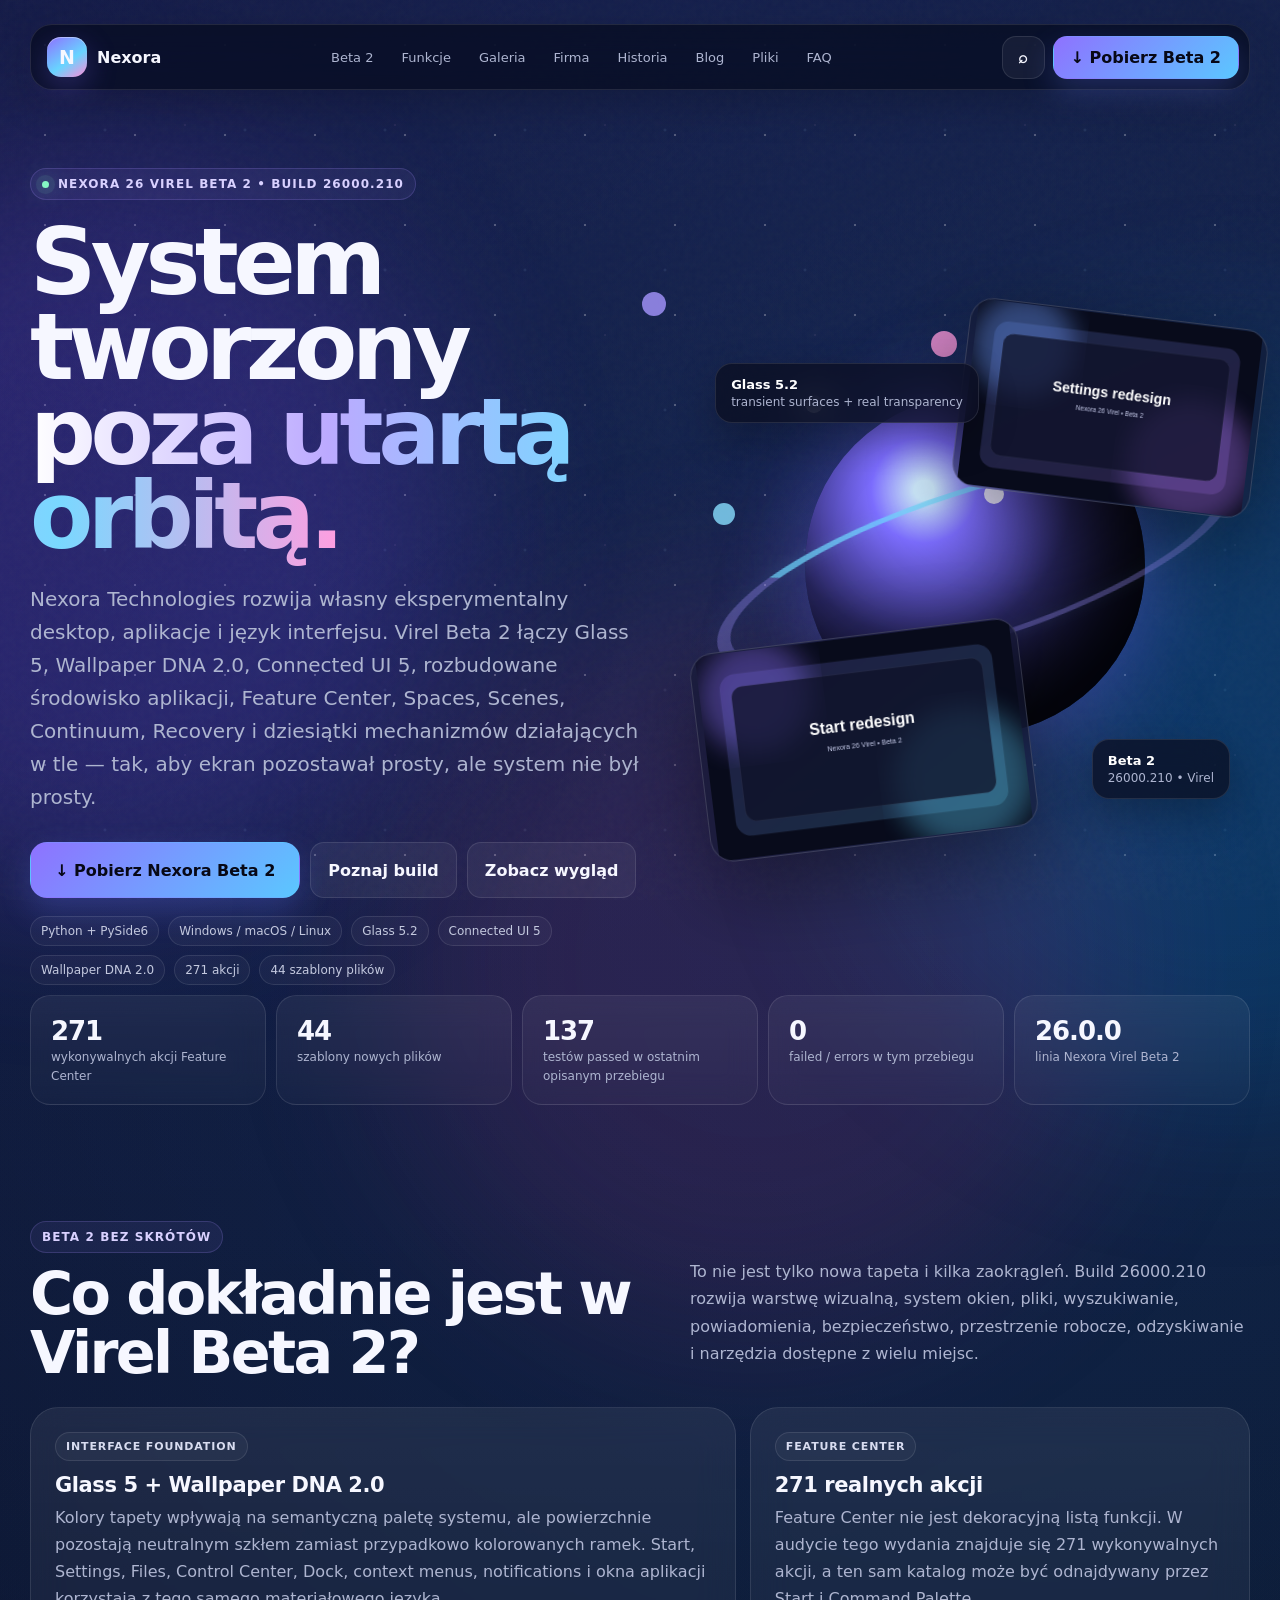
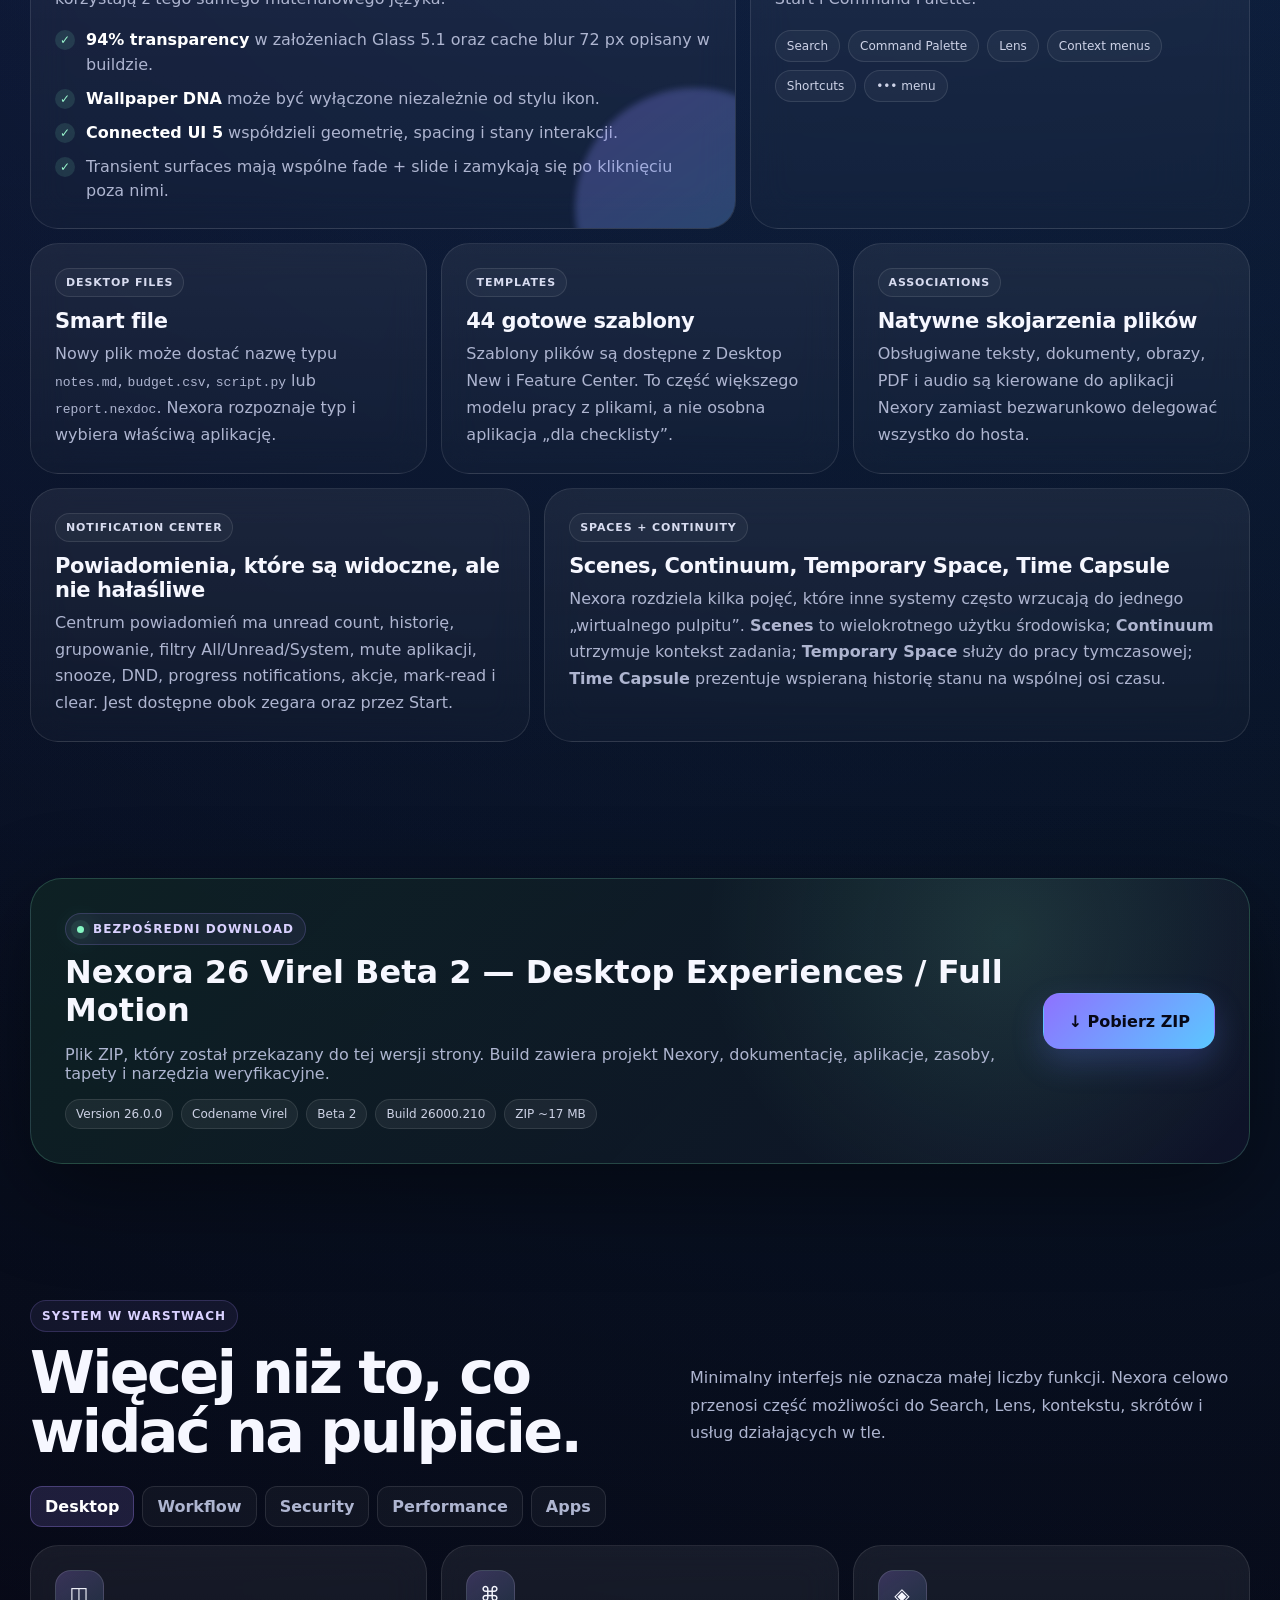
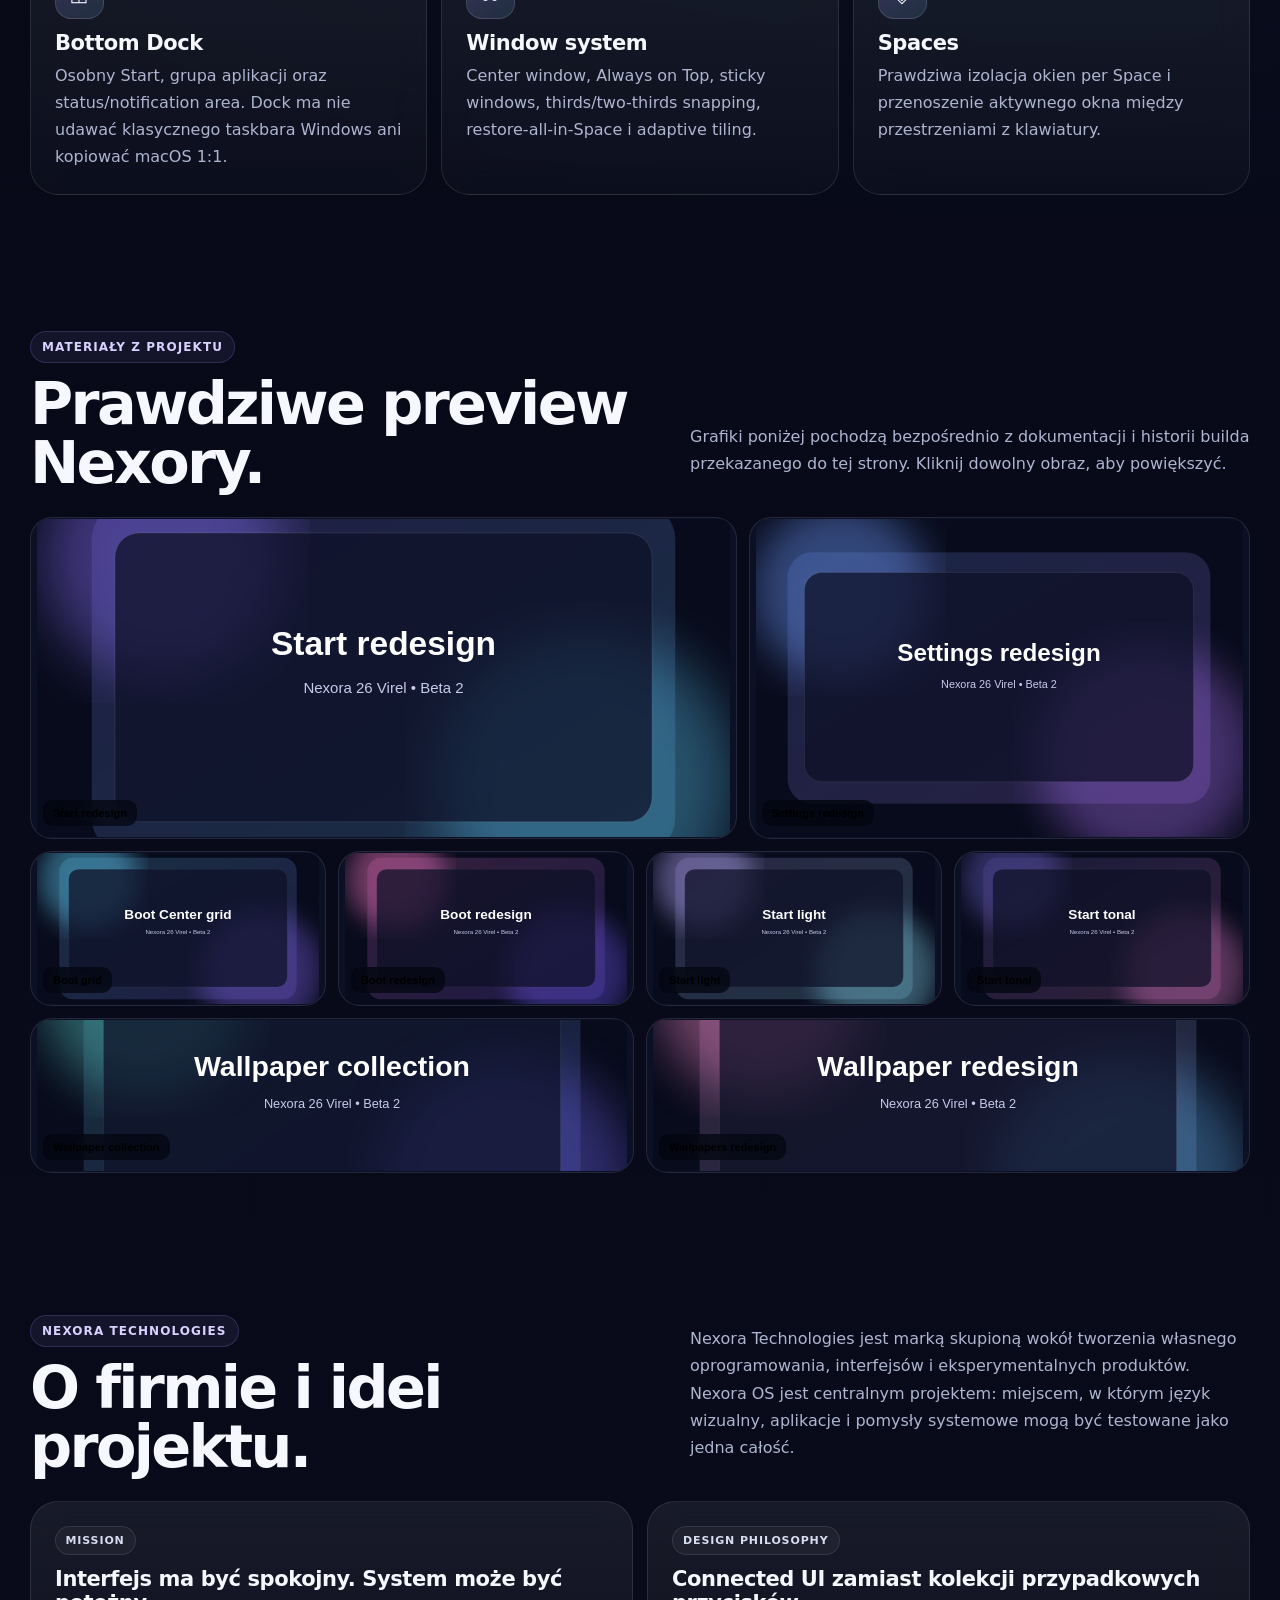
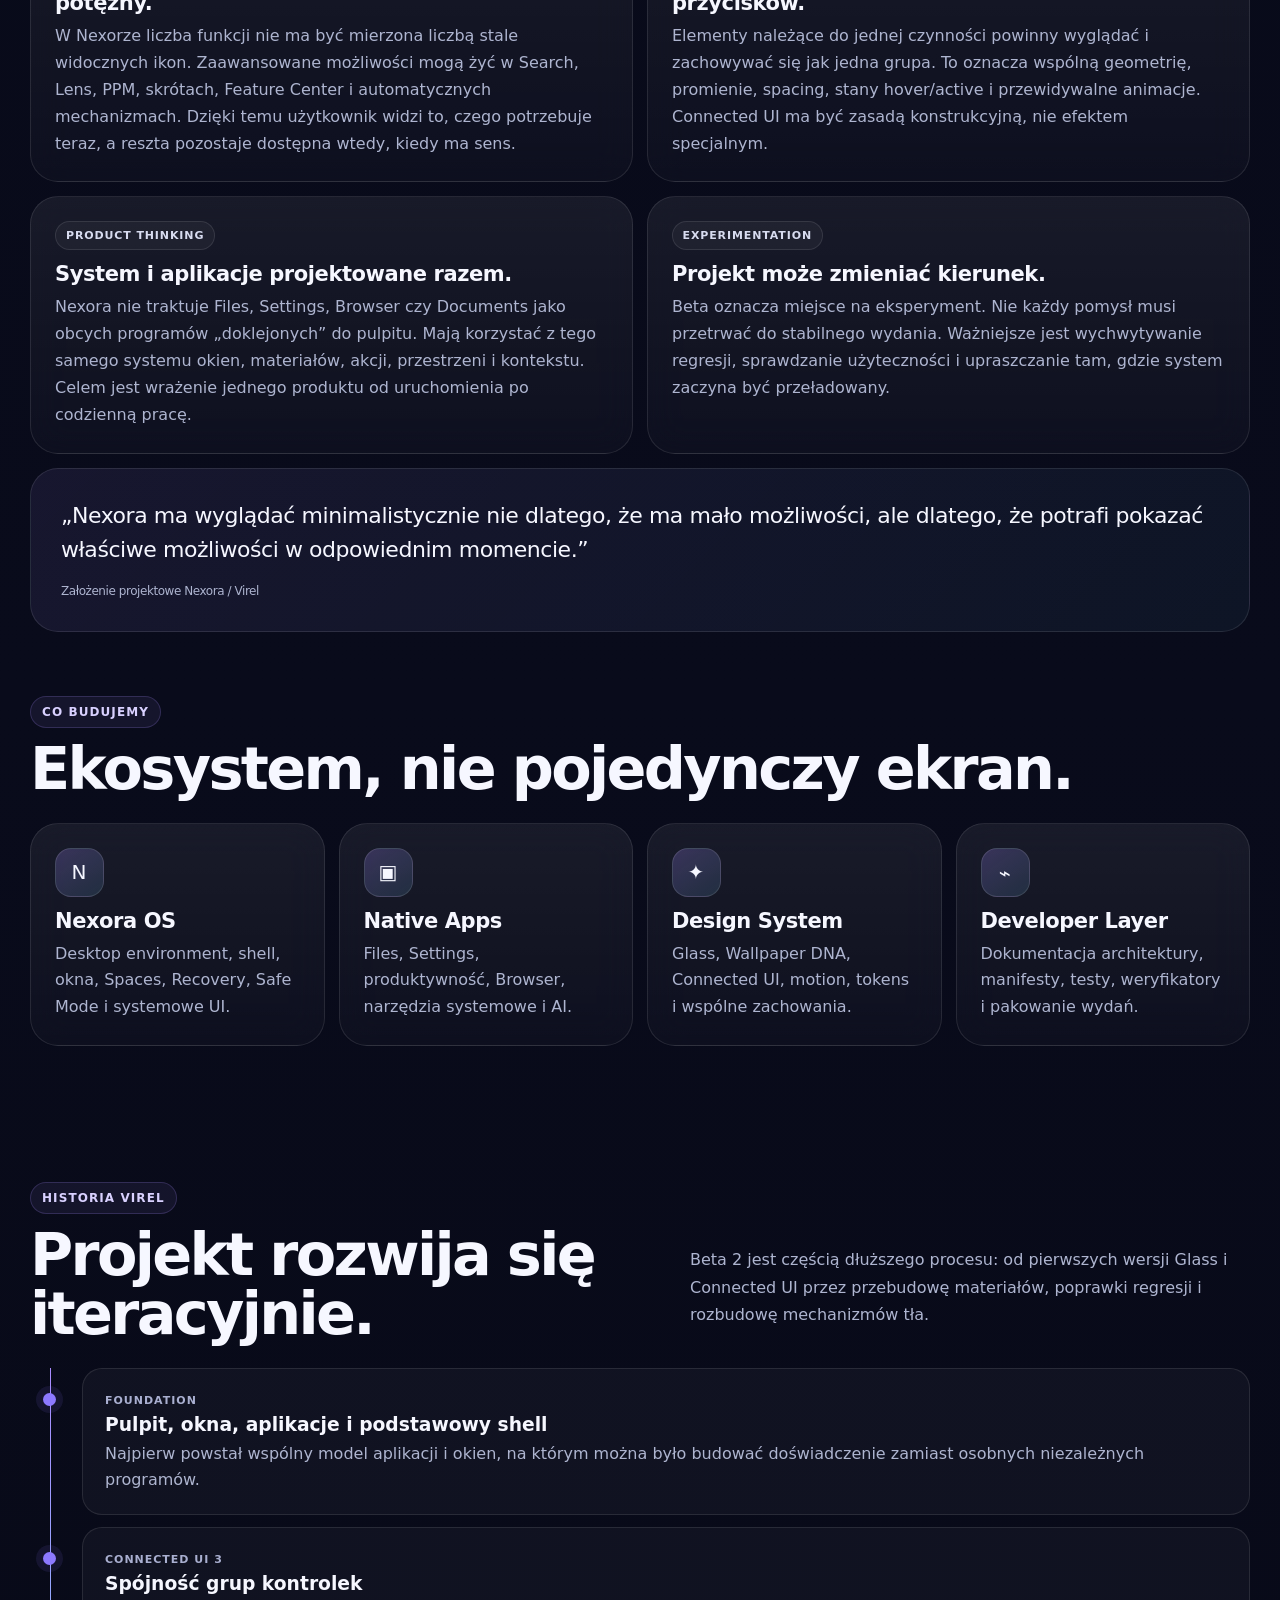
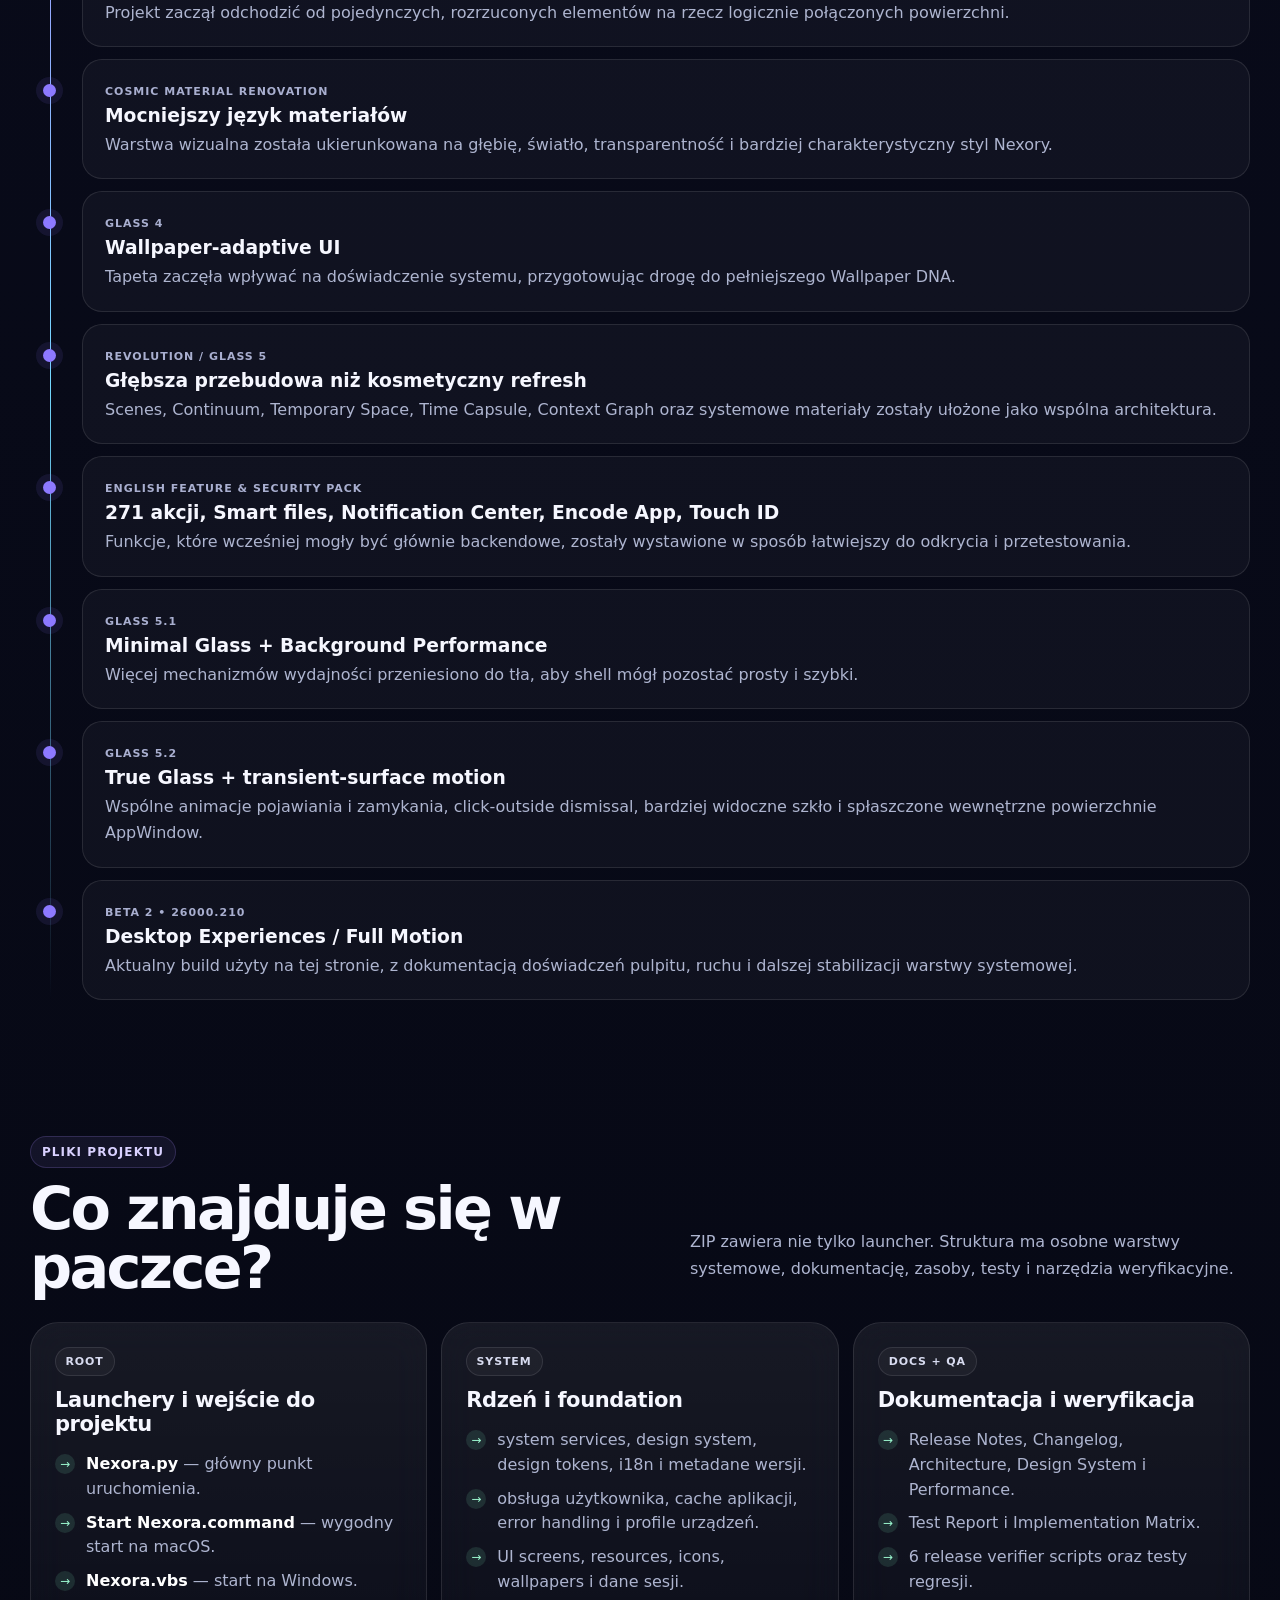
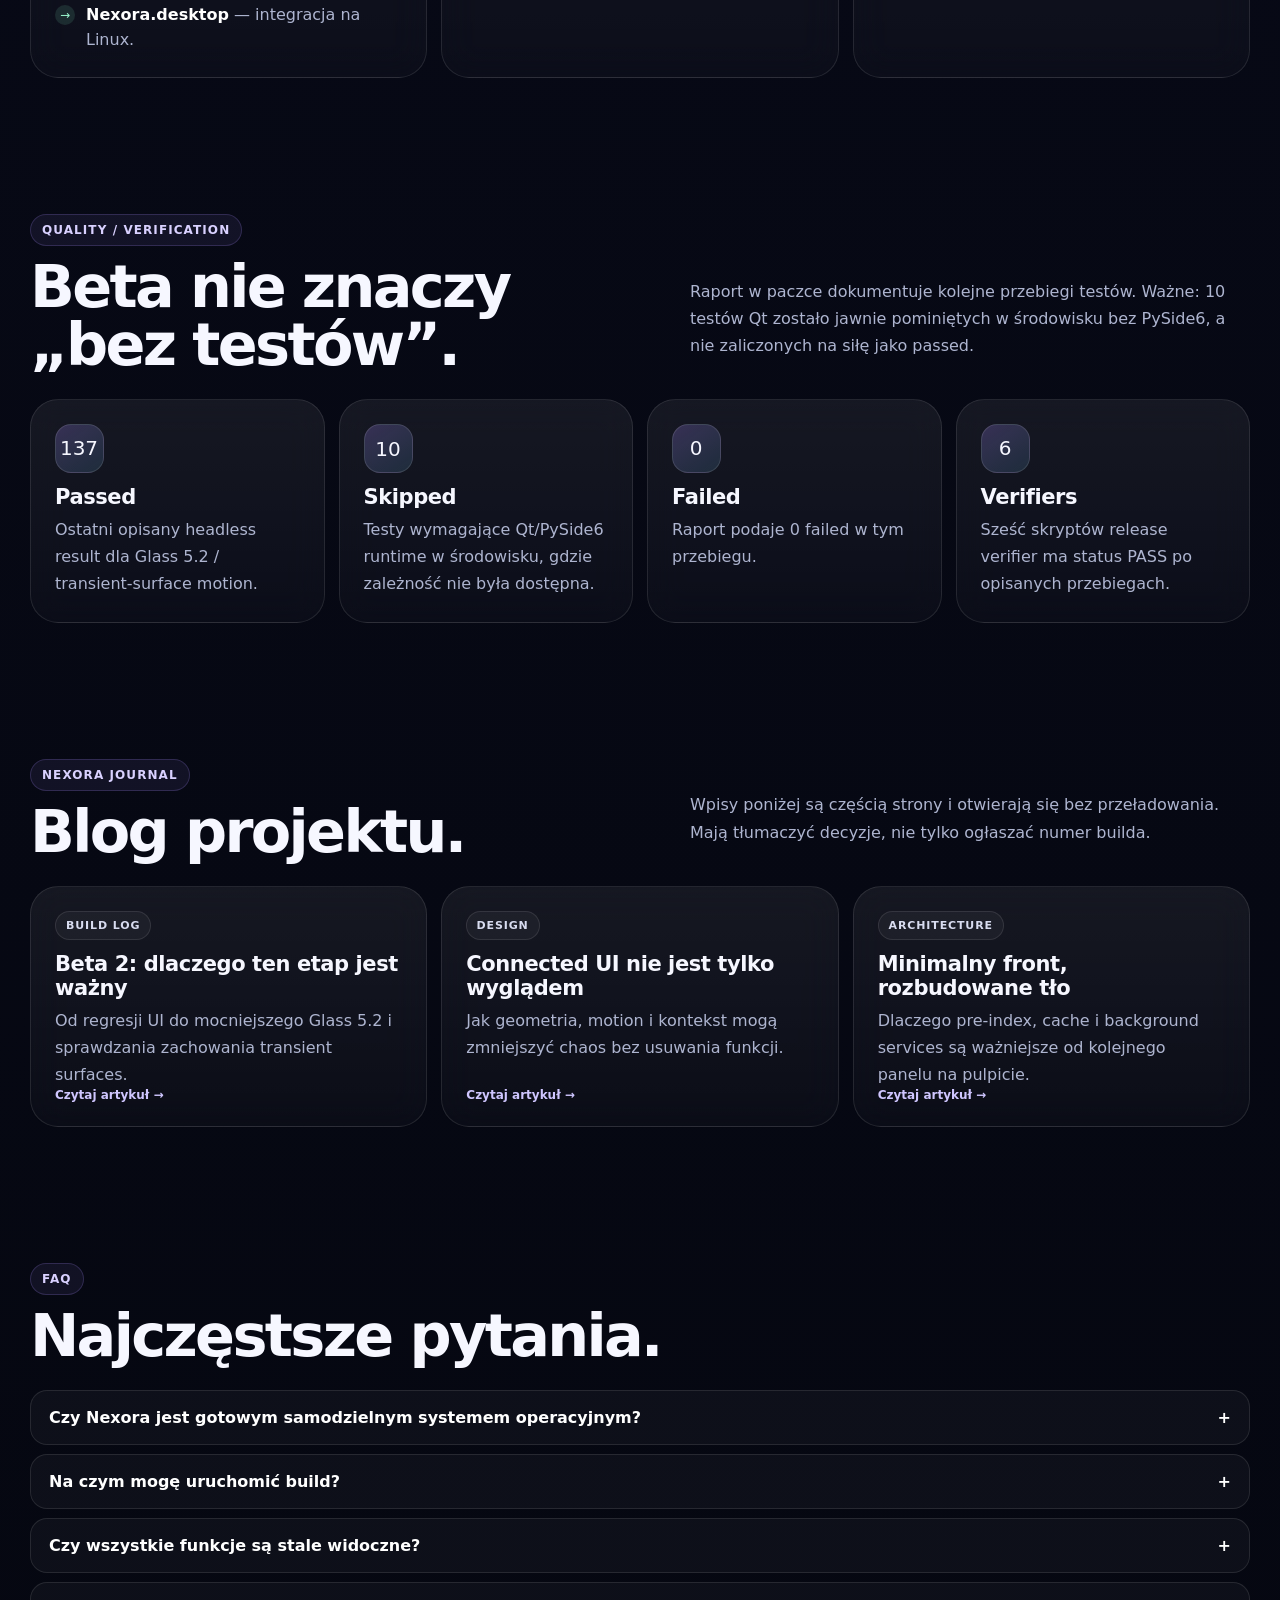
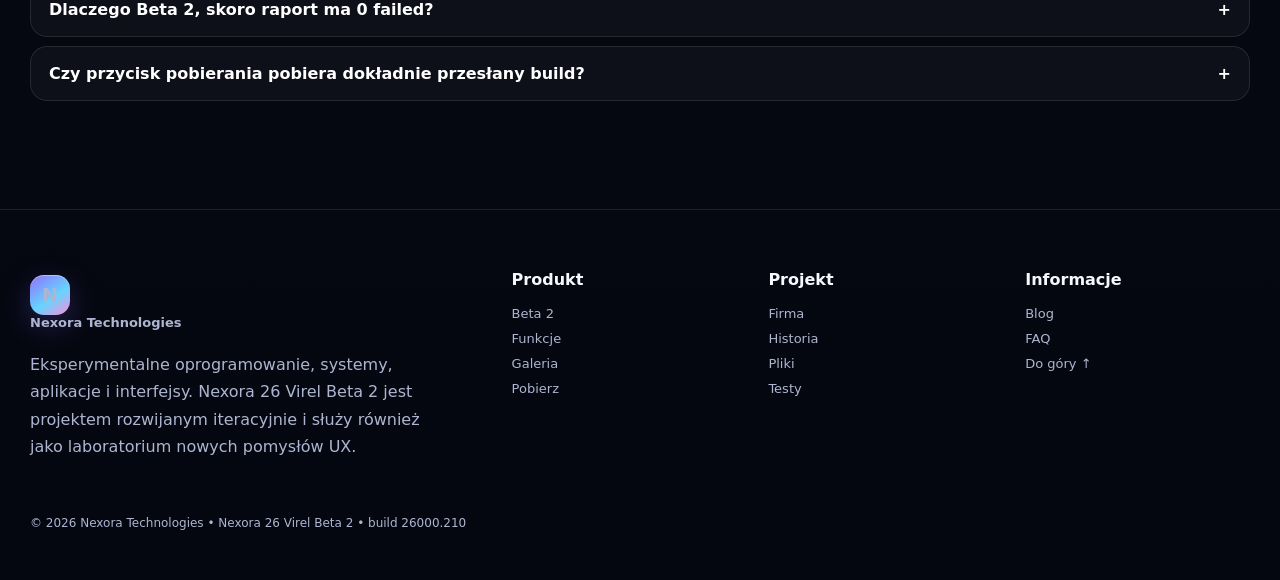
==== commit 2a267929: "Make public Nexora website self-contained" ====
--- a/website-v3/index.html
+++ b/website-v3/index.html
@@ -20,9 +20,9 @@
 </head>
 <body>
 <div class="stars"></div><div class="aurora a1"></div><div class="aurora a2"></div><div class="aurora a3"></div><div class="noise"></div>
-<nav class="nav"><div class="wrap navin"><a class="brand" href="#top"><span class="logo">N</span><span>Nexora</span></a><div class="links"><a href="#beta">Beta 2</a><a href="#features">Funkcje</a><a href="#gallery">Galeria</a><a href="#company">Firma</a><a href="#history">Historia</a><a href="#blog">Blog</a><a href="#files">Pliki</a><a href="#faq">FAQ</a></div><div class="actions"><button class="iconbtn" id="searchBtn" aria-label="Szukaj">⌕</button><a class="btn primary" href="downloads/Nexora_26_Virel_Beta_2_build_26000.210.zip" download>↓ Pobierz Beta 2</a></div></div></nav>
+<nav class="nav"><div class="wrap navin"><a class="brand" href="#top"><span class="logo">N</span><span>Nexora</span></a><div class="links"><a href="#beta">Beta 2</a><a href="#features">Funkcje</a><a href="#gallery">Galeria</a><a href="#company">Firma</a><a href="#history">Historia</a><a href="#blog">Blog</a><a href="#files">Pliki</a><a href="#faq">FAQ</a></div><div class="actions"><button class="iconbtn" id="searchBtn" aria-label="Szukaj">⌕</button><a class="btn primary" href="https://github.com/Nexora-Tech26/Nexora/archive/refs/heads/main.zip" download>↓ Pobierz Beta 2</a></div></div></nav>
 <main id="top">
-<section class="hero"><div class="wrap heroGrid"><div class="reveal"><span class="eyebrow"><i class="dot"></i> Nexora 26 Virel Beta 2 • build 26000.210</span><h1>System tworzony <span class="grad">poza utartą orbitą.</span></h1><p class="lead">Nexora Technologies rozwija własny eksperymentalny desktop, aplikacje i język interfejsu. Virel Beta 2 łączy Glass 5, Wallpaper DNA 2.0, Connected UI 5, rozbudowane środowisko aplikacji, Feature Center, Spaces, Scenes, Continuum, Recovery i dziesiątki mechanizmów działających w tle — tak, aby ekran pozostawał prosty, ale system nie był prosty.</p><div class="cta"><a class="btn primary downloadBtn" href="downloads/Nexora_26_Virel_Beta_2_build_26000.210.zip" download>↓ Pobierz Nexora Beta 2</a><a class="btn" href="#beta">Poznaj build</a><a class="btn" href="#gallery">Zobacz wygląd</a></div><div class="micro"><span>Python + PySide6</span><span>Windows / macOS / Linux</span><span>Glass 5.2</span><span>Connected UI 5</span><span>Wallpaper DNA 2.0</span><span>271 akcji</span><span>44 szablony plików</span></div></div><div class="visual reveal"><div class="planet"></div><button class="glassshot gs1 shotOpen" data-src="assets/screens/start-redesign.png"><img src="assets/screens/start-redesign.png" alt="Nexora Start redesign" /></button><button class="glassshot gs2 shotOpen" data-src="assets/screens/settings-redesign.png"><img src="assets/screens/settings-redesign.png" alt="Nexora Settings redesign" /></button><div class="floatLabel fl1"><b>Glass 5.2</b>transient surfaces + real transparency</div><div class="floatLabel fl2"><b>Beta 2</b>26000.210 • Virel</div></div></div><div class="wrap"><div class="statbar reveal"><div class="stat"><strong>271</strong><span>wykonywalnych akcji Feature Center</span></div><div class="stat"><strong>44</strong><span>szablony nowych plików</span></div><div class="stat"><strong>137</strong><span>testów passed w ostatnim opisanym przebiegu</span></div><div class="stat"><strong>0</strong><span>failed / errors w tym przebiegu</span></div><div class="stat"><strong>26.0.0</strong><span>linia Nexora Virel Beta 2</span></div></div></div></section>
+<section class="hero"><div class="wrap heroGrid"><div class="reveal"><span class="eyebrow"><i class="dot"></i> Nexora 26 Virel Beta 2 • build 26000.210</span><h1>System tworzony <span class="grad">poza utartą orbitą.</span></h1><p class="lead">Nexora Technologies rozwija własny eksperymentalny desktop, aplikacje i język interfejsu. Virel Beta 2 łączy Glass 5, Wallpaper DNA 2.0, Connected UI 5, rozbudowane środowisko aplikacji, Feature Center, Spaces, Scenes, Continuum, Recovery i dziesiątki mechanizmów działających w tle — tak, aby ekran pozostawał prosty, ale system nie był prosty.</p><div class="cta"><a class="btn primary downloadBtn" href="https://github.com/Nexora-Tech26/Nexora/archive/refs/heads/main.zip" download>↓ Pobierz Nexora Beta 2</a><a class="btn" href="#beta">Poznaj build</a><a class="btn" href="#gallery">Zobacz wygląd</a></div><div class="micro"><span>Python + PySide6</span><span>Windows / macOS / Linux</span><span>Glass 5.2</span><span>Connected UI 5</span><span>Wallpaper DNA 2.0</span><span>271 akcji</span><span>44 szablony plików</span></div></div><div class="visual reveal"><div class="planet"></div><button class="glassshot gs1 shotOpen" data-src="data:image/svg+xml;charset=utf-8,%3Csvg%20xmlns%3D%22http%3A%2F%2Fwww.w3.org%2F2000%2Fsvg%22%20width%3D%221200%22%20height%3D%22760%22%3E%3Cdefs%3E%3ClinearGradient%20id%3D%22g%22%20x1%3D%220%22%20y1%3D%220%22%20x2%3D%221%22%20y2%3D%221%22%3E%3Cstop%20stop-color%3D%22%238d72ff%22%2F%3E%3Cstop%20offset%3D%221%22%20stop-color%3D%22%2360d4ff%22%2F%3E%3C%2FlinearGradient%3E%3Cfilter%20id%3D%22b%22%3E%3CfeGaussianBlur%20stdDeviation%3D%2250%22%2F%3E%3C%2Ffilter%3E%3C%2Fdefs%3E%3Crect%20width%3D%22100%25%22%20height%3D%22100%25%22%20fill%3D%22%23080b1b%22%2F%3E%3Ccircle%20cx%3D%22220%22%20cy%3D%22170%22%20r%3D%22210%22%20fill%3D%22%238d72ff%22%20opacity%3D%22.42%22%20filter%3D%22url(%23b)%22%2F%3E%3Ccircle%20cx%3D%22950%22%20cy%3D%22560%22%20r%3D%22260%22%20fill%3D%22%2360d4ff%22%20opacity%3D%22.35%22%20filter%3D%22url(%23b)%22%2F%3E%3Crect%20x%3D%2295%22%20y%3D%2280%22%20width%3D%221010%22%20height%3D%22600%22%20rx%3D%2258%22%20fill%3D%22url(%23g)%22%20opacity%3D%22.18%22%20stroke%3D%22white%22%20stroke-opacity%3D%22.24%22%2F%3E%3Crect%20x%3D%22135%22%20y%3D%22128%22%20width%3D%22930%22%20height%3D%22500%22%20rx%3D%2242%22%20fill%3D%22%230d1026%22%20fill-opacity%3D%22.72%22%20stroke%3D%22white%22%20stroke-opacity%3D%22.16%22%2F%3E%3Ctext%20x%3D%22600%22%20y%3D%22340%22%20text-anchor%3D%22middle%22%20fill%3D%22white%22%20font-family%3D%22Arial%2Csans-serif%22%20font-size%3D%2258%22%20font-weight%3D%22700%22%3EStart%20redesign%3C%2Ftext%3E%3Ctext%20x%3D%22600%22%20y%3D%22405%22%20text-anchor%3D%22middle%22%20fill%3D%22%23c6cbea%22%20font-family%3D%22Arial%2Csans-serif%22%20font-size%3D%2226%22%3ENexora%2026%20Virel%20%E2%80%A2%20Beta%202%3C%2Ftext%3E%3C%2Fsvg%3E"><img src="data:image/svg+xml;charset=utf-8,%3Csvg%20xmlns%3D%22http%3A%2F%2Fwww.w3.org%2F2000%2Fsvg%22%20width%3D%221200%22%20height%3D%22760%22%3E%3Cdefs%3E%3ClinearGradient%20id%3D%22g%22%20x1%3D%220%22%20y1%3D%220%22%20x2%3D%221%22%20y2%3D%221%22%3E%3Cstop%20stop-color%3D%22%238d72ff%22%2F%3E%3Cstop%20offset%3D%221%22%20stop-color%3D%22%2360d4ff%22%2F%3E%3C%2FlinearGradient%3E%3Cfilter%20id%3D%22b%22%3E%3CfeGaussianBlur%20stdDeviation%3D%2250%22%2F%3E%3C%2Ffilter%3E%3C%2Fdefs%3E%3Crect%20width%3D%22100%25%22%20height%3D%22100%25%22%20fill%3D%22%23080b1b%22%2F%3E%3Ccircle%20cx%3D%22220%22%20cy%3D%22170%22%20r%3D%22210%22%20fill%3D%22%238d72ff%22%20opacity%3D%22.42%22%20filter%3D%22url(%23b)%22%2F%3E%3Ccircle%20cx%3D%22950%22%20cy%3D%22560%22%20r%3D%22260%22%20fill%3D%22%2360d4ff%22%20opacity%3D%22.35%22%20filter%3D%22url(%23b)%22%2F%3E%3Crect%20x%3D%2295%22%20y%3D%2280%22%20width%3D%221010%22%20height%3D%22600%22%20rx%3D%2258%22%20fill%3D%22url(%23g)%22%20opacity%3D%22.18%22%20stroke%3D%22white%22%20stroke-opacity%3D%22.24%22%2F%3E%3Crect%20x%3D%22135%22%20y%3D%22128%22%20width%3D%22930%22%20height%3D%22500%22%20rx%3D%2242%22%20fill%3D%22%230d1026%22%20fill-opacity%3D%22.72%22%20stroke%3D%22white%22%20stroke-opacity%3D%22.16%22%2F%3E%3Ctext%20x%3D%22600%22%20y%3D%22340%22%20text-anchor%3D%22middle%22%20fill%3D%22white%22%20font-family%3D%22Arial%2Csans-serif%22%20font-size%3D%2258%22%20font-weight%3D%22700%22%3EStart%20redesign%3C%2Ftext%3E%3Ctext%20x%3D%22600%22%20y%3D%22405%22%20text-anchor%3D%22middle%22%20fill%3D%22%23c6cbea%22%20font-family%3D%22Arial%2Csans-serif%22%20font-size%3D%2226%22%3ENexora%2026%20Virel%20%E2%80%A2%20Beta%202%3C%2Ftext%3E%3C%2Fsvg%3E" alt="Nexora Start redesign" /></button><button class="glassshot gs2 shotOpen" data-src="data:image/svg+xml;charset=utf-8,%3Csvg%20xmlns%3D%22http%3A%2F%2Fwww.w3.org%2F2000%2Fsvg%22%20width%3D%221200%22%20height%3D%22760%22%3E%3Cdefs%3E%3ClinearGradient%20id%3D%22g%22%20x1%3D%220%22%20y1%3D%220%22%20x2%3D%221%22%20y2%3D%221%22%3E%3Cstop%20stop-color%3D%22%236e9cff%22%2F%3E%3Cstop%20offset%3D%221%22%20stop-color%3D%22%23b477ff%22%2F%3E%3C%2FlinearGradient%3E%3Cfilter%20id%3D%22b%22%3E%3CfeGaussianBlur%20stdDeviation%3D%2250%22%2F%3E%3C%2Ffilter%3E%3C%2Fdefs%3E%3Crect%20width%3D%22100%25%22%20height%3D%22100%25%22%20fill%3D%22%23080b1b%22%2F%3E%3Ccircle%20cx%3D%22220%22%20cy%3D%22170%22%20r%3D%22210%22%20fill%3D%22%236e9cff%22%20opacity%3D%22.42%22%20filter%3D%22url(%23b)%22%2F%3E%3Ccircle%20cx%3D%22950%22%20cy%3D%22560%22%20r%3D%22260%22%20fill%3D%22%23b477ff%22%20opacity%3D%22.35%22%20filter%3D%22url(%23b)%22%2F%3E%3Crect%20x%3D%2295%22%20y%3D%2280%22%20width%3D%221010%22%20height%3D%22600%22%20rx%3D%2258%22%20fill%3D%22url(%23g)%22%20opacity%3D%22.18%22%20stroke%3D%22white%22%20stroke-opacity%3D%22.24%22%2F%3E%3Crect%20x%3D%22135%22%20y%3D%22128%22%20width%3D%22930%22%20height%3D%22500%22%20rx%3D%2242%22%20fill%3D%22%230d1026%22%20fill-opacity%3D%22.72%22%20stroke%3D%22white%22%20stroke-opacity%3D%22.16%22%2F%3E%3Ctext%20x%3D%22600%22%20y%3D%22340%22%20text-anchor%3D%22middle%22%20fill%3D%22white%22%20font-family%3D%22Arial%2Csans-serif%22%20font-size%3D%2258%22%20font-weight%3D%22700%22%3ESettings%20redesign%3C%2Ftext%3E%3Ctext%20x%3D%22600%22%20y%3D%22405%22%20text-anchor%3D%22middle%22%20fill%3D%22%23c6cbea%22%20font-family%3D%22Arial%2Csans-serif%22%20font-size%3D%2226%22%3ENexora%2026%20Virel%20%E2%80%A2%20Beta%202%3C%2Ftext%3E%3C%2Fsvg%3E"><img src="data:image/svg+xml;charset=utf-8,%3Csvg%20xmlns%3D%22http%3A%2F%2Fwww.w3.org%2F2000%2Fsvg%22%20width%3D%221200%22%20height%3D%22760%22%3E%3Cdefs%3E%3ClinearGradient%20id%3D%22g%22%20x1%3D%220%22%20y1%3D%220%22%20x2%3D%221%22%20y2%3D%221%22%3E%3Cstop%20stop-color%3D%22%236e9cff%22%2F%3E%3Cstop%20offset%3D%221%22%20stop-color%3D%22%23b477ff%22%2F%3E%3C%2FlinearGradient%3E%3Cfilter%20id%3D%22b%22%3E%3CfeGaussianBlur%20stdDeviation%3D%2250%22%2F%3E%3C%2Ffilter%3E%3C%2Fdefs%3E%3Crect%20width%3D%22100%25%22%20height%3D%22100%25%22%20fill%3D%22%23080b1b%22%2F%3E%3Ccircle%20cx%3D%22220%22%20cy%3D%22170%22%20r%3D%22210%22%20fill%3D%22%236e9cff%22%20opacity%3D%22.42%22%20filter%3D%22url(%23b)%22%2F%3E%3Ccircle%20cx%3D%22950%22%20cy%3D%22560%22%20r%3D%22260%22%20fill%3D%22%23b477ff%22%20opacity%3D%22.35%22%20filter%3D%22url(%23b)%22%2F%3E%3Crect%20x%3D%2295%22%20y%3D%2280%22%20width%3D%221010%22%20height%3D%22600%22%20rx%3D%2258%22%20fill%3D%22url(%23g)%22%20opacity%3D%22.18%22%20stroke%3D%22white%22%20stroke-opacity%3D%22.24%22%2F%3E%3Crect%20x%3D%22135%22%20y%3D%22128%22%20width%3D%22930%22%20height%3D%22500%22%20rx%3D%2242%22%20fill%3D%22%230d1026%22%20fill-opacity%3D%22.72%22%20stroke%3D%22white%22%20stroke-opacity%3D%22.16%22%2F%3E%3Ctext%20x%3D%22600%22%20y%3D%22340%22%20text-anchor%3D%22middle%22%20fill%3D%22white%22%20font-family%3D%22Arial%2Csans-serif%22%20font-size%3D%2258%22%20font-weight%3D%22700%22%3ESettings%20redesign%3C%2Ftext%3E%3Ctext%20x%3D%22600%22%20y%3D%22405%22%20text-anchor%3D%22middle%22%20fill%3D%22%23c6cbea%22%20font-family%3D%22Arial%2Csans-serif%22%20font-size%3D%2226%22%3ENexora%2026%20Virel%20%E2%80%A2%20Beta%202%3C%2Ftext%3E%3C%2Fsvg%3E" alt="Nexora Settings redesign" /></button><div class="floatLabel fl1"><b>Glass 5.2</b>transient surfaces + real transparency</div><div class="floatLabel fl2"><b>Beta 2</b>26000.210 • Virel</div></div></div><div class="wrap"><div class="statbar reveal"><div class="stat"><strong>271</strong><span>wykonywalnych akcji Feature Center</span></div><div class="stat"><strong>44</strong><span>szablony nowych plików</span></div><div class="stat"><strong>137</strong><span>testów passed w ostatnim opisanym przebiegu</span></div><div class="stat"><strong>0</strong><span>failed / errors w tym przebiegu</span></div><div class="stat"><strong>26.0.0</strong><span>linia Nexora Virel Beta 2</span></div></div></div></section>
 
 <section id="beta"><div class="wrap"><div class="head reveal"><div><span class="eyebrow">Beta 2 bez skrótów</span><h2>Co dokładnie jest w Virel Beta 2?</h2></div><p>To nie jest tylko nowa tapeta i kilka zaokrągleń. Build 26000.210 rozwija warstwę wizualną, system okien, pliki, wyszukiwanie, powiadomienia, bezpieczeństwo, przestrzenie robocze, odzyskiwanie i narzędzia dostępne z wielu miejsc.</p></div><div class="bento">
 <div class="card span7 featureBig reveal"><span class="tag">Interface foundation</span><h3>Glass 5 + Wallpaper DNA 2.0</h3><p>Kolory tapety wpływają na semantyczną paletę systemu, ale powierzchnie pozostają neutralnym szkłem zamiast przypadkowo kolorowanych ramek. Start, Settings, Files, Control Center, Dock, context menus, notifications i okna aplikacji korzystają z tego samego materiałowego języka.</p><div class="list"><div class="li"><i>✓</i><span><b>94% transparency</b> w założeniach Glass 5.1 oraz cache blur 72 px opisany w buildzie.</span></div><div class="li"><i>✓</i><span><b>Wallpaper DNA</b> może być wyłączone niezależnie od stylu ikon.</span></div><div class="li"><i>✓</i><span><b>Connected UI 5</b> współdzieli geometrię, spacing i stany interakcji.</span></div><div class="li"><i>✓</i><span>Transient surfaces mają wspólne fade + slide i zamykają się po kliknięciu poza nimi.</span></div></div></div>
@@ -34,7 +34,7 @@
 <div class="card span7 reveal"><span class="tag">Spaces + continuity</span><h3>Scenes, Continuum, Temporary Space, Time Capsule</h3><p>Nexora rozdziela kilka pojęć, które inne systemy często wrzucają do jednego „wirtualnego pulpitu”. <b>Scenes</b> to wielokrotnego użytku środowiska; <b>Continuum</b> utrzymuje kontekst zadania; <b>Temporary Space</b> służy do pracy tymczasowej; <b>Time Capsule</b> prezentuje wspieraną historię stanu na wspólnej osi czasu.</p></div>
 </div></div></section>
 
-<section><div class="wrap"><div class="downloadPanel reveal"><div><span class="eyebrow"><i class="dot"></i> Bezpośredni download</span><h3>Nexora 26 Virel Beta 2 — Desktop Experiences / Full Motion</h3><p class="muted">Plik ZIP, który został przekazany do tej wersji strony. Build zawiera projekt Nexory, dokumentację, aplikacje, zasoby, tapety i narzędzia weryfikacyjne.</p><div class="downloadMeta"><span>Version 26.0.0</span><span>Codename Virel</span><span>Beta 2</span><span>Build 26000.210</span><span>ZIP ~17 MB</span></div></div><a class="btn primary downloadBtn" href="downloads/Nexora_26_Virel_Beta_2_build_26000.210.zip" download>↓ Pobierz ZIP</a></div></div></section>
+<section><div class="wrap"><div class="downloadPanel reveal"><div><span class="eyebrow"><i class="dot"></i> Bezpośredni download</span><h3>Nexora 26 Virel Beta 2 — Desktop Experiences / Full Motion</h3><p class="muted">Plik ZIP, który został przekazany do tej wersji strony. Build zawiera projekt Nexory, dokumentację, aplikacje, zasoby, tapety i narzędzia weryfikacyjne.</p><div class="downloadMeta"><span>Version 26.0.0</span><span>Codename Virel</span><span>Beta 2</span><span>Build 26000.210</span><span>ZIP ~17 MB</span></div></div><a class="btn primary downloadBtn" href="https://github.com/Nexora-Tech26/Nexora/archive/refs/heads/main.zip" download>↓ Pobierz ZIP</a></div></div></section>
 
 <section id="features"><div class="wrap"><div class="head reveal"><div><span class="eyebrow">System w warstwach</span><h2>Więcej niż to, co widać na pulpicie.</h2></div><p>Minimalny interfejs nie oznacza małej liczby funkcji. Nexora celowo przenosi część możliwości do Search, Lens, kontekstu, skrótów i usług działających w tle.</p></div><div class="tabs reveal" id="featureTabs"><button class="tab active" data-tab="desktop">Desktop</button><button class="tab" data-tab="workflow">Workflow</button><button class="tab" data-tab="security">Security</button><button class="tab" data-tab="performance">Performance</button><button class="tab" data-tab="apps">Apps</button></div>
 <div class="tabPane active" data-pane="desktop"><div class="grid g3"><div class="card"><div class="icon">◫</div><h3>Bottom Dock</h3><p>Osobny Start, grupa aplikacji oraz status/notification area. Dock ma nie udawać klasycznego taskbara Windows ani kopiować macOS 1:1.</p></div><div class="card"><div class="icon">⌘</div><h3>Window system</h3><p>Center window, Always on Top, sticky windows, thirds/two-thirds snapping, restore-all-in-Space i adaptive tiling.</p></div><div class="card"><div class="icon">◈</div><h3>Spaces</h3><p>Prawdziwa izolacja okien per Space i przenoszenie aktywnego okna między przestrzeniami z klawiatury.</p></div></div></div>
@@ -44,7 +44,7 @@
 <div class="tabPane" data-pane="apps"><div class="grid g4"><div class="card"><div class="icon">F</div><h3>Files</h3><p>Pliki, skojarzenia, Quick Look i integracja z Desktop.</p></div><div class="card"><div class="icon">S</div><h3>Settings</h3><p>Appearance, Wallpaper DNA, system, profile i możliwości hosta.</p></div><div class="card"><div class="icon">›_</div><h3>Terminal</h3><p>Terminal uruchamiany wewnątrz modelu okien Nexory.</p></div><div class="card"><div class="icon">AI</div><h3>AI Chat</h3><p>Lokalny asystent w ekosystemie aplikacji Nexora.</p></div><div class="card"><div class="icon">D</div><h3>Documents</h3><p>Produktywność z własnymi formatami i szablonami.</p></div><div class="card"><div class="icon">▦</div><h3>Sheets</h3><p>Arkusze w spójnym języku wizualnym.</p></div><div class="card"><div class="icon">▶</div><h3>Presentations</h3><p>Prezentacje jako część natywnego pakietu.</p></div><div class="card"><div class="icon">◉</div><h3>Browser</h3><p>Qt WebEngine jako opcjonalna capability, z czytelnym dependency state gdy brak silnika.</p></div></div></div>
 </div></section>
 
-<section id="gallery"><div class="wrap"><div class="head reveal"><div><span class="eyebrow">Materiały z projektu</span><h2>Prawdziwe preview Nexory.</h2></div><p>Grafiki poniżej pochodzą bezpośrednio z dokumentacji i historii builda przekazanego do tej strony. Kliknij dowolny obraz, aby powiększyć.</p></div><div class="gallery reveal"><button class="shot sA shotOpen" data-label="Start redesign" data-src="assets/screens/start-redesign.png"><img src="assets/screens/start-redesign.png" alt="Start redesign" /></button><button class="shot sB shotOpen" data-label="Settings redesign" data-src="assets/screens/settings-redesign.png"><img src="assets/screens/settings-redesign.png" alt="Settings redesign" /></button><button class="shot sC shotOpen" data-label="Boot grid" data-src="assets/screens/boot-grid.png"><img src="assets/screens/boot-grid.png" alt="Boot grid" /></button><button class="shot sD shotOpen" data-label="Boot redesign" data-src="assets/screens/boot-redesign.png"><img src="assets/screens/boot-redesign.png" alt="Boot redesign" /></button><button class="shot sE shotOpen" data-label="Start light" data-src="assets/screens/start-redesign-light.png"><img src="assets/screens/start-redesign-light.png" alt="Start light" /></button><button class="shot sF shotOpen" data-label="Start tonal" data-src="assets/screens/start-tonal.png"><img src="assets/screens/start-tonal.png" alt="Start tonal" /></button><button class="shot sG shotOpen" data-label="Wallpaper collection" data-src="assets/screens/wallpaper-collection.png"><img src="assets/screens/wallpaper-collection.png" alt="Wallpaper collection" /></button><button class="shot sH shotOpen" data-label="Wallpapers redesign" data-src="assets/screens/wallpapers-redesign.png"><img src="assets/screens/wallpapers-redesign.png" alt="Wallpapers redesign" /></button></div></div></section>
+<section id="gallery"><div class="wrap"><div class="head reveal"><div><span class="eyebrow">Materiały z projektu</span><h2>Prawdziwe preview Nexory.</h2></div><p>Grafiki poniżej pochodzą bezpośrednio z dokumentacji i historii builda przekazanego do tej strony. Kliknij dowolny obraz, aby powiększyć.</p></div><div class="gallery reveal"><button class="shot sA shotOpen" data-label="Start redesign" data-src="data:image/svg+xml;charset=utf-8,%3Csvg%20xmlns%3D%22http%3A%2F%2Fwww.w3.org%2F2000%2Fsvg%22%20width%3D%221200%22%20height%3D%22760%22%3E%3Cdefs%3E%3ClinearGradient%20id%3D%22g%22%20x1%3D%220%22%20y1%3D%220%22%20x2%3D%221%22%20y2%3D%221%22%3E%3Cstop%20stop-color%3D%22%238d72ff%22%2F%3E%3Cstop%20offset%3D%221%22%20stop-color%3D%22%2360d4ff%22%2F%3E%3C%2FlinearGradient%3E%3Cfilter%20id%3D%22b%22%3E%3CfeGaussianBlur%20stdDeviation%3D%2250%22%2F%3E%3C%2Ffilter%3E%3C%2Fdefs%3E%3Crect%20width%3D%22100%25%22%20height%3D%22100%25%22%20fill%3D%22%23080b1b%22%2F%3E%3Ccircle%20cx%3D%22220%22%20cy%3D%22170%22%20r%3D%22210%22%20fill%3D%22%238d72ff%22%20opacity%3D%22.42%22%20filter%3D%22url(%23b)%22%2F%3E%3Ccircle%20cx%3D%22950%22%20cy%3D%22560%22%20r%3D%22260%22%20fill%3D%22%2360d4ff%22%20opacity%3D%22.35%22%20filter%3D%22url(%23b)%22%2F%3E%3Crect%20x%3D%2295%22%20y%3D%2280%22%20width%3D%221010%22%20height%3D%22600%22%20rx%3D%2258%22%20fill%3D%22url(%23g)%22%20opacity%3D%22.18%22%20stroke%3D%22white%22%20stroke-opacity%3D%22.24%22%2F%3E%3Crect%20x%3D%22135%22%20y%3D%22128%22%20width%3D%22930%22%20height%3D%22500%22%20rx%3D%2242%22%20fill%3D%22%230d1026%22%20fill-opacity%3D%22.72%22%20stroke%3D%22white%22%20stroke-opacity%3D%22.16%22%2F%3E%3Ctext%20x%3D%22600%22%20y%3D%22340%22%20text-anchor%3D%22middle%22%20fill%3D%22white%22%20font-family%3D%22Arial%2Csans-serif%22%20font-size%3D%2258%22%20font-weight%3D%22700%22%3EStart%20redesign%3C%2Ftext%3E%3Ctext%20x%3D%22600%22%20y%3D%22405%22%20text-anchor%3D%22middle%22%20fill%3D%22%23c6cbea%22%20font-family%3D%22Arial%2Csans-serif%22%20font-size%3D%2226%22%3ENexora%2026%20Virel%20%E2%80%A2%20Beta%202%3C%2Ftext%3E%3C%2Fsvg%3E"><img src="data:image/svg+xml;charset=utf-8,%3Csvg%20xmlns%3D%22http%3A%2F%2Fwww.w3.org%2F2000%2Fsvg%22%20width%3D%221200%22%20height%3D%22760%22%3E%3Cdefs%3E%3ClinearGradient%20id%3D%22g%22%20x1%3D%220%22%20y1%3D%220%22%20x2%3D%221%22%20y2%3D%221%22%3E%3Cstop%20stop-color%3D%22%238d72ff%22%2F%3E%3Cstop%20offset%3D%221%22%20stop-color%3D%22%2360d4ff%22%2F%3E%3C%2FlinearGradient%3E%3Cfilter%20id%3D%22b%22%3E%3CfeGaussianBlur%20stdDeviation%3D%2250%22%2F%3E%3C%2Ffilter%3E%3C%2Fdefs%3E%3Crect%20width%3D%22100%25%22%20height%3D%22100%25%22%20fill%3D%22%23080b1b%22%2F%3E%3Ccircle%20cx%3D%22220%22%20cy%3D%22170%22%20r%3D%22210%22%20fill%3D%22%238d72ff%22%20opacity%3D%22.42%22%20filter%3D%22url(%23b)%22%2F%3E%3Ccircle%20cx%3D%22950%22%20cy%3D%22560%22%20r%3D%22260%22%20fill%3D%22%2360d4ff%22%20opacity%3D%22.35%22%20filter%3D%22url(%23b)%22%2F%3E%3Crect%20x%3D%2295%22%20y%3D%2280%22%20width%3D%221010%22%20height%3D%22600%22%20rx%3D%2258%22%20fill%3D%22url(%23g)%22%20opacity%3D%22.18%22%20stroke%3D%22white%22%20stroke-opacity%3D%22.24%22%2F%3E%3Crect%20x%3D%22135%22%20y%3D%22128%22%20width%3D%22930%22%20height%3D%22500%22%20rx%3D%2242%22%20fill%3D%22%230d1026%22%20fill-opacity%3D%22.72%22%20stroke%3D%22white%22%20stroke-opacity%3D%22.16%22%2F%3E%3Ctext%20x%3D%22600%22%20y%3D%22340%22%20text-anchor%3D%22middle%22%20fill%3D%22white%22%20font-family%3D%22Arial%2Csans-serif%22%20font-size%3D%2258%22%20font-weight%3D%22700%22%3EStart%20redesign%3C%2Ftext%3E%3Ctext%20x%3D%22600%22%20y%3D%22405%22%20text-anchor%3D%22middle%22%20fill%3D%22%23c6cbea%22%20font-family%3D%22Arial%2Csans-serif%22%20font-size%3D%2226%22%3ENexora%2026%20Virel%20%E2%80%A2%20Beta%202%3C%2Ftext%3E%3C%2Fsvg%3E" alt="Start redesign" /></button><button class="shot sB shotOpen" data-label="Settings redesign" data-src="data:image/svg+xml;charset=utf-8,%3Csvg%20xmlns%3D%22http%3A%2F%2Fwww.w3.org%2F2000%2Fsvg%22%20width%3D%221200%22%20height%3D%22760%22%3E%3Cdefs%3E%3ClinearGradient%20id%3D%22g%22%20x1%3D%220%22%20y1%3D%220%22%20x2%3D%221%22%20y2%3D%221%22%3E%3Cstop%20stop-color%3D%22%236e9cff%22%2F%3E%3Cstop%20offset%3D%221%22%20stop-color%3D%22%23b477ff%22%2F%3E%3C%2FlinearGradient%3E%3Cfilter%20id%3D%22b%22%3E%3CfeGaussianBlur%20stdDeviation%3D%2250%22%2F%3E%3C%2Ffilter%3E%3C%2Fdefs%3E%3Crect%20width%3D%22100%25%22%20height%3D%22100%25%22%20fill%3D%22%23080b1b%22%2F%3E%3Ccircle%20cx%3D%22220%22%20cy%3D%22170%22%20r%3D%22210%22%20fill%3D%22%236e9cff%22%20opacity%3D%22.42%22%20filter%3D%22url(%23b)%22%2F%3E%3Ccircle%20cx%3D%22950%22%20cy%3D%22560%22%20r%3D%22260%22%20fill%3D%22%23b477ff%22%20opacity%3D%22.35%22%20filter%3D%22url(%23b)%22%2F%3E%3Crect%20x%3D%2295%22%20y%3D%2280%22%20width%3D%221010%22%20height%3D%22600%22%20rx%3D%2258%22%20fill%3D%22url(%23g)%22%20opacity%3D%22.18%22%20stroke%3D%22white%22%20stroke-opacity%3D%22.24%22%2F%3E%3Crect%20x%3D%22135%22%20y%3D%22128%22%20width%3D%22930%22%20height%3D%22500%22%20rx%3D%2242%22%20fill%3D%22%230d1026%22%20fill-opacity%3D%22.72%22%20stroke%3D%22white%22%20stroke-opacity%3D%22.16%22%2F%3E%3Ctext%20x%3D%22600%22%20y%3D%22340%22%20text-anchor%3D%22middle%22%20fill%3D%22white%22%20font-family%3D%22Arial%2Csans-serif%22%20font-size%3D%2258%22%20font-weight%3D%22700%22%3ESettings%20redesign%3C%2Ftext%3E%3Ctext%20x%3D%22600%22%20y%3D%22405%22%20text-anchor%3D%22middle%22%20fill%3D%22%23c6cbea%22%20font-family%3D%22Arial%2Csans-serif%22%20font-size%3D%2226%22%3ENexora%2026%20Virel%20%E2%80%A2%20Beta%202%3C%2Ftext%3E%3C%2Fsvg%3E"><img src="data:image/svg+xml;charset=utf-8,%3Csvg%20xmlns%3D%22http%3A%2F%2Fwww.w3.org%2F2000%2Fsvg%22%20width%3D%221200%22%20height%3D%22760%22%3E%3Cdefs%3E%3ClinearGradient%20id%3D%22g%22%20x1%3D%220%22%20y1%3D%220%22%20x2%3D%221%22%20y2%3D%221%22%3E%3Cstop%20stop-color%3D%22%236e9cff%22%2F%3E%3Cstop%20offset%3D%221%22%20stop-color%3D%22%23b477ff%22%2F%3E%3C%2FlinearGradient%3E%3Cfilter%20id%3D%22b%22%3E%3CfeGaussianBlur%20stdDeviation%3D%2250%22%2F%3E%3C%2Ffilter%3E%3C%2Fdefs%3E%3Crect%20width%3D%22100%25%22%20height%3D%22100%25%22%20fill%3D%22%23080b1b%22%2F%3E%3Ccircle%20cx%3D%22220%22%20cy%3D%22170%22%20r%3D%22210%22%20fill%3D%22%236e9cff%22%20opacity%3D%22.42%22%20filter%3D%22url(%23b)%22%2F%3E%3Ccircle%20cx%3D%22950%22%20cy%3D%22560%22%20r%3D%22260%22%20fill%3D%22%23b477ff%22%20opacity%3D%22.35%22%20filter%3D%22url(%23b)%22%2F%3E%3Crect%20x%3D%2295%22%20y%3D%2280%22%20width%3D%221010%22%20height%3D%22600%22%20rx%3D%2258%22%20fill%3D%22url(%23g)%22%20opacity%3D%22.18%22%20stroke%3D%22white%22%20stroke-opacity%3D%22.24%22%2F%3E%3Crect%20x%3D%22135%22%20y%3D%22128%22%20width%3D%22930%22%20height%3D%22500%22%20rx%3D%2242%22%20fill%3D%22%230d1026%22%20fill-opacity%3D%22.72%22%20stroke%3D%22white%22%20stroke-opacity%3D%22.16%22%2F%3E%3Ctext%20x%3D%22600%22%20y%3D%22340%22%20text-anchor%3D%22middle%22%20fill%3D%22white%22%20font-family%3D%22Arial%2Csans-serif%22%20font-size%3D%2258%22%20font-weight%3D%22700%22%3ESettings%20redesign%3C%2Ftext%3E%3Ctext%20x%3D%22600%22%20y%3D%22405%22%20text-anchor%3D%22middle%22%20fill%3D%22%23c6cbea%22%20font-family%3D%22Arial%2Csans-serif%22%20font-size%3D%2226%22%3ENexora%2026%20Virel%20%E2%80%A2%20Beta%202%3C%2Ftext%3E%3C%2Fsvg%3E" alt="Settings redesign" /></button><button class="shot sC shotOpen" data-label="Boot grid" data-src="data:image/svg+xml;charset=utf-8,%3Csvg%20xmlns%3D%22http%3A%2F%2Fwww.w3.org%2F2000%2Fsvg%22%20width%3D%221200%22%20height%3D%22760%22%3E%3Cdefs%3E%3ClinearGradient%20id%3D%22g%22%20x1%3D%220%22%20y1%3D%220%22%20x2%3D%221%22%20y2%3D%221%22%3E%3Cstop%20stop-color%3D%22%2364d8ff%22%2F%3E%3Cstop%20offset%3D%221%22%20stop-color%3D%22%238c6bff%22%2F%3E%3C%2FlinearGradient%3E%3Cfilter%20id%3D%22b%22%3E%3CfeGaussianBlur%20stdDeviation%3D%2250%22%2F%3E%3C%2Ffilter%3E%3C%2Fdefs%3E%3Crect%20width%3D%22100%25%22%20height%3D%22100%25%22%20fill%3D%22%23080b1b%22%2F%3E%3Ccircle%20cx%3D%22220%22%20cy%3D%22170%22%20r%3D%22210%22%20fill%3D%22%2364d8ff%22%20opacity%3D%22.42%22%20filter%3D%22url(%23b)%22%2F%3E%3Ccircle%20cx%3D%22950%22%20cy%3D%22560%22%20r%3D%22260%22%20fill%3D%22%238c6bff%22%20opacity%3D%22.35%22%20filter%3D%22url(%23b)%22%2F%3E%3Crect%20x%3D%2295%22%20y%3D%2280%22%20width%3D%221010%22%20height%3D%22600%22%20rx%3D%2258%22%20fill%3D%22url(%23g)%22%20opacity%3D%22.18%22%20stroke%3D%22white%22%20stroke-opacity%3D%22.24%22%2F%3E%3Crect%20x%3D%22135%22%20y%3D%22128%22%20width%3D%22930%22%20height%3D%22500%22%20rx%3D%2242%22%20fill%3D%22%230d1026%22%20fill-opacity%3D%22.72%22%20stroke%3D%22white%22%20stroke-opacity%3D%22.16%22%2F%3E%3Ctext%20x%3D%22600%22%20y%3D%22340%22%20text-anchor%3D%22middle%22%20fill%3D%22white%22%20font-family%3D%22Arial%2Csans-serif%22%20font-size%3D%2258%22%20font-weight%3D%22700%22%3EBoot%20Center%20grid%3C%2Ftext%3E%3Ctext%20x%3D%22600%22%20y%3D%22405%22%20text-anchor%3D%22middle%22%20fill%3D%22%23c6cbea%22%20font-family%3D%22Arial%2Csans-serif%22%20font-size%3D%2226%22%3ENexora%2026%20Virel%20%E2%80%A2%20Beta%202%3C%2Ftext%3E%3C%2Fsvg%3E"><img src="data:image/svg+xml;charset=utf-8,%3Csvg%20xmlns%3D%22http%3A%2F%2Fwww.w3.org%2F2000%2Fsvg%22%20width%3D%221200%22%20height%3D%22760%22%3E%3Cdefs%3E%3ClinearGradient%20id%3D%22g%22%20x1%3D%220%22%20y1%3D%220%22%20x2%3D%221%22%20y2%3D%221%22%3E%3Cstop%20stop-color%3D%22%2364d8ff%22%2F%3E%3Cstop%20offset%3D%221%22%20stop-color%3D%22%238c6bff%22%2F%3E%3C%2FlinearGradient%3E%3Cfilter%20id%3D%22b%22%3E%3CfeGaussianBlur%20stdDeviation%3D%2250%22%2F%3E%3C%2Ffilter%3E%3C%2Fdefs%3E%3Crect%20width%3D%22100%25%22%20height%3D%22100%25%22%20fill%3D%22%23080b1b%22%2F%3E%3Ccircle%20cx%3D%22220%22%20cy%3D%22170%22%20r%3D%22210%22%20fill%3D%22%2364d8ff%22%20opacity%3D%22.42%22%20filter%3D%22url(%23b)%22%2F%3E%3Ccircle%20cx%3D%22950%22%20cy%3D%22560%22%20r%3D%22260%22%20fill%3D%22%238c6bff%22%20opacity%3D%22.35%22%20filter%3D%22url(%23b)%22%2F%3E%3Crect%20x%3D%2295%22%20y%3D%2280%22%20width%3D%221010%22%20height%3D%22600%22%20rx%3D%2258%22%20fill%3D%22url(%23g)%22%20opacity%3D%22.18%22%20stroke%3D%22white%22%20stroke-opacity%3D%22.24%22%2F%3E%3Crect%20x%3D%22135%22%20y%3D%22128%22%20width%3D%22930%22%20height%3D%22500%22%20rx%3D%2242%22%20fill%3D%22%230d1026%22%20fill-opacity%3D%22.72%22%20stroke%3D%22white%22%20stroke-opacity%3D%22.16%22%2F%3E%3Ctext%20x%3D%22600%22%20y%3D%22340%22%20text-anchor%3D%22middle%22%20fill%3D%22white%22%20font-family%3D%22Arial%2Csans-serif%22%20font-size%3D%2258%22%20font-weight%3D%22700%22%3EBoot%20Center%20grid%3C%2Ftext%3E%3Ctext%20x%3D%22600%22%20y%3D%22405%22%20text-anchor%3D%22middle%22%20fill%3D%22%23c6cbea%22%20font-family%3D%22Arial%2Csans-serif%22%20font-size%3D%2226%22%3ENexora%2026%20Virel%20%E2%80%A2%20Beta%202%3C%2Ftext%3E%3C%2Fsvg%3E" alt="Boot grid" /></button><button class="shot sD shotOpen" data-label="Boot redesign" data-src="data:image/svg+xml;charset=utf-8,%3Csvg%20xmlns%3D%22http%3A%2F%2Fwww.w3.org%2F2000%2Fsvg%22%20width%3D%221200%22%20height%3D%22760%22%3E%3Cdefs%3E%3ClinearGradient%20id%3D%22g%22%20x1%3D%220%22%20y1%3D%220%22%20x2%3D%221%22%20y2%3D%221%22%3E%3Cstop%20stop-color%3D%22%23ff79c8%22%2F%3E%3Cstop%20offset%3D%221%22%20stop-color%3D%22%23775cff%22%2F%3E%3C%2FlinearGradient%3E%3Cfilter%20id%3D%22b%22%3E%3CfeGaussianBlur%20stdDeviation%3D%2250%22%2F%3E%3C%2Ffilter%3E%3C%2Fdefs%3E%3Crect%20width%3D%22100%25%22%20height%3D%22100%25%22%20fill%3D%22%23080b1b%22%2F%3E%3Ccircle%20cx%3D%22220%22%20cy%3D%22170%22%20r%3D%22210%22%20fill%3D%22%23ff79c8%22%20opacity%3D%22.42%22%20filter%3D%22url(%23b)%22%2F%3E%3Ccircle%20cx%3D%22950%22%20cy%3D%22560%22%20r%3D%22260%22%20fill%3D%22%23775cff%22%20opacity%3D%22.35%22%20filter%3D%22url(%23b)%22%2F%3E%3Crect%20x%3D%2295%22%20y%3D%2280%22%20width%3D%221010%22%20height%3D%22600%22%20rx%3D%2258%22%20fill%3D%22url(%23g)%22%20opacity%3D%22.18%22%20stroke%3D%22white%22%20stroke-opacity%3D%22.24%22%2F%3E%3Crect%20x%3D%22135%22%20y%3D%22128%22%20width%3D%22930%22%20height%3D%22500%22%20rx%3D%2242%22%20fill%3D%22%230d1026%22%20fill-opacity%3D%22.72%22%20stroke%3D%22white%22%20stroke-opacity%3D%22.16%22%2F%3E%3Ctext%20x%3D%22600%22%20y%3D%22340%22%20text-anchor%3D%22middle%22%20fill%3D%22white%22%20font-family%3D%22Arial%2Csans-serif%22%20font-size%3D%2258%22%20font-weight%3D%22700%22%3EBoot%20redesign%3C%2Ftext%3E%3Ctext%20x%3D%22600%22%20y%3D%22405%22%20text-anchor%3D%22middle%22%20fill%3D%22%23c6cbea%22%20font-family%3D%22Arial%2Csans-serif%22%20font-size%3D%2226%22%3ENexora%2026%20Virel%20%E2%80%A2%20Beta%202%3C%2Ftext%3E%3C%2Fsvg%3E"><img src="data:image/svg+xml;charset=utf-8,%3Csvg%20xmlns%3D%22http%3A%2F%2Fwww.w3.org%2F2000%2Fsvg%22%20width%3D%221200%22%20height%3D%22760%22%3E%3Cdefs%3E%3ClinearGradient%20id%3D%22g%22%20x1%3D%220%22%20y1%3D%220%22%20x2%3D%221%22%20y2%3D%221%22%3E%3Cstop%20stop-color%3D%22%23ff79c8%22%2F%3E%3Cstop%20offset%3D%221%22%20stop-color%3D%22%23775cff%22%2F%3E%3C%2FlinearGradient%3E%3Cfilter%20id%3D%22b%22%3E%3CfeGaussianBlur%20stdDeviation%3D%2250%22%2F%3E%3C%2Ffilter%3E%3C%2Fdefs%3E%3Crect%20width%3D%22100%25%22%20height%3D%22100%25%22%20fill%3D%22%23080b1b%22%2F%3E%3Ccircle%20cx%3D%22220%22%20cy%3D%22170%22%20r%3D%22210%22%20fill%3D%22%23ff79c8%22%20opacity%3D%22.42%22%20filter%3D%22url(%23b)%22%2F%3E%3Ccircle%20cx%3D%22950%22%20cy%3D%22560%22%20r%3D%22260%22%20fill%3D%22%23775cff%22%20opacity%3D%22.35%22%20filter%3D%22url(%23b)%22%2F%3E%3Crect%20x%3D%2295%22%20y%3D%2280%22%20width%3D%221010%22%20height%3D%22600%22%20rx%3D%2258%22%20fill%3D%22url(%23g)%22%20opacity%3D%22.18%22%20stroke%3D%22white%22%20stroke-opacity%3D%22.24%22%2F%3E%3Crect%20x%3D%22135%22%20y%3D%22128%22%20width%3D%22930%22%20height%3D%22500%22%20rx%3D%2242%22%20fill%3D%22%230d1026%22%20fill-opacity%3D%22.72%22%20stroke%3D%22white%22%20stroke-opacity%3D%22.16%22%2F%3E%3Ctext%20x%3D%22600%22%20y%3D%22340%22%20text-anchor%3D%22middle%22%20fill%3D%22white%22%20font-family%3D%22Arial%2Csans-serif%22%20font-size%3D%2258%22%20font-weight%3D%22700%22%3EBoot%20redesign%3C%2Ftext%3E%3Ctext%20x%3D%22600%22%20y%3D%22405%22%20text-anchor%3D%22middle%22%20fill%3D%22%23c6cbea%22%20font-family%3D%22Arial%2Csans-serif%22%20font-size%3D%2226%22%3ENexora%2026%20Virel%20%E2%80%A2%20Beta%202%3C%2Ftext%3E%3C%2Fsvg%3E" alt="Boot redesign" /></button><button class="shot sE shotOpen" data-label="Start light" data-src="data:image/svg+xml;charset=utf-8,%3Csvg%20xmlns%3D%22http%3A%2F%2Fwww.w3.org%2F2000%2Fsvg%22%20width%3D%221200%22%20height%3D%22760%22%3E%3Cdefs%3E%3ClinearGradient%20id%3D%22g%22%20x1%3D%220%22%20y1%3D%220%22%20x2%3D%221%22%20y2%3D%221%22%3E%3Cstop%20stop-color%3D%22%23bcaaff%22%2F%3E%3Cstop%20offset%3D%221%22%20stop-color%3D%22%238fe7ff%22%2F%3E%3C%2FlinearGradient%3E%3Cfilter%20id%3D%22b%22%3E%3CfeGaussianBlur%20stdDeviation%3D%2250%22%2F%3E%3C%2Ffilter%3E%3C%2Fdefs%3E%3Crect%20width%3D%22100%25%22%20height%3D%22100%25%22%20fill%3D%22%23080b1b%22%2F%3E%3Ccircle%20cx%3D%22220%22%20cy%3D%22170%22%20r%3D%22210%22%20fill%3D%22%23bcaaff%22%20opacity%3D%22.42%22%20filter%3D%22url(%23b)%22%2F%3E%3Ccircle%20cx%3D%22950%22%20cy%3D%22560%22%20r%3D%22260%22%20fill%3D%22%238fe7ff%22%20opacity%3D%22.35%22%20filter%3D%22url(%23b)%22%2F%3E%3Crect%20x%3D%2295%22%20y%3D%2280%22%20width%3D%221010%22%20height%3D%22600%22%20rx%3D%2258%22%20fill%3D%22url(%23g)%22%20opacity%3D%22.18%22%20stroke%3D%22white%22%20stroke-opacity%3D%22.24%22%2F%3E%3Crect%20x%3D%22135%22%20y%3D%22128%22%20width%3D%22930%22%20height%3D%22500%22%20rx%3D%2242%22%20fill%3D%22%230d1026%22%20fill-opacity%3D%22.72%22%20stroke%3D%22white%22%20stroke-opacity%3D%22.16%22%2F%3E%3Ctext%20x%3D%22600%22%20y%3D%22340%22%20text-anchor%3D%22middle%22%20fill%3D%22white%22%20font-family%3D%22Arial%2Csans-serif%22%20font-size%3D%2258%22%20font-weight%3D%22700%22%3EStart%20light%3C%2Ftext%3E%3Ctext%20x%3D%22600%22%20y%3D%22405%22%20text-anchor%3D%22middle%22%20fill%3D%22%23c6cbea%22%20font-family%3D%22Arial%2Csans-serif%22%20font-size%3D%2226%22%3ENexora%2026%20Virel%20%E2%80%A2%20Beta%202%3C%2Ftext%3E%3C%2Fsvg%3E"><img src="data:image/svg+xml;charset=utf-8,%3Csvg%20xmlns%3D%22http%3A%2F%2Fwww.w3.org%2F2000%2Fsvg%22%20width%3D%221200%22%20height%3D%22760%22%3E%3Cdefs%3E%3ClinearGradient%20id%3D%22g%22%20x1%3D%220%22%20y1%3D%220%22%20x2%3D%221%22%20y2%3D%221%22%3E%3Cstop%20stop-color%3D%22%23bcaaff%22%2F%3E%3Cstop%20offset%3D%221%22%20stop-color%3D%22%238fe7ff%22%2F%3E%3C%2FlinearGradient%3E%3Cfilter%20id%3D%22b%22%3E%3CfeGaussianBlur%20stdDeviation%3D%2250%22%2F%3E%3C%2Ffilter%3E%3C%2Fdefs%3E%3Crect%20width%3D%22100%25%22%20height%3D%22100%25%22%20fill%3D%22%23080b1b%22%2F%3E%3Ccircle%20cx%3D%22220%22%20cy%3D%22170%22%20r%3D%22210%22%20fill%3D%22%23bcaaff%22%20opacity%3D%22.42%22%20filter%3D%22url(%23b)%22%2F%3E%3Ccircle%20cx%3D%22950%22%20cy%3D%22560%22%20r%3D%22260%22%20fill%3D%22%238fe7ff%22%20opacity%3D%22.35%22%20filter%3D%22url(%23b)%22%2F%3E%3Crect%20x%3D%2295%22%20y%3D%2280%22%20width%3D%221010%22%20height%3D%22600%22%20rx%3D%2258%22%20fill%3D%22url(%23g)%22%20opacity%3D%22.18%22%20stroke%3D%22white%22%20stroke-opacity%3D%22.24%22%2F%3E%3Crect%20x%3D%22135%22%20y%3D%22128%22%20width%3D%22930%22%20height%3D%22500%22%20rx%3D%2242%22%20fill%3D%22%230d1026%22%20fill-opacity%3D%22.72%22%20stroke%3D%22white%22%20stroke-opacity%3D%22.16%22%2F%3E%3Ctext%20x%3D%22600%22%20y%3D%22340%22%20text-anchor%3D%22middle%22%20fill%3D%22white%22%20font-family%3D%22Arial%2Csans-serif%22%20font-size%3D%2258%22%20font-weight%3D%22700%22%3EStart%20light%3C%2Ftext%3E%3Ctext%20x%3D%22600%22%20y%3D%22405%22%20text-anchor%3D%22middle%22%20fill%3D%22%23c6cbea%22%20font-family%3D%22Arial%2Csans-serif%22%20font-size%3D%2226%22%3ENexora%2026%20Virel%20%E2%80%A2%20Beta%202%3C%2Ftext%3E%3C%2Fsvg%3E" alt="Start light" /></button><button class="shot sF shotOpen" data-label="Start tonal" data-src="data:image/svg+xml;charset=utf-8,%3Csvg%20xmlns%3D%22http%3A%2F%2Fwww.w3.org%2F2000%2Fsvg%22%20width%3D%221200%22%20height%3D%22760%22%3E%3Cdefs%3E%3ClinearGradient%20id%3D%22g%22%20x1%3D%220%22%20y1%3D%220%22%20x2%3D%221%22%20y2%3D%221%22%3E%3Cstop%20stop-color%3D%22%236b61c7%22%2F%3E%3Cstop%20offset%3D%221%22%20stop-color%3D%22%23f182d0%22%2F%3E%3C%2FlinearGradient%3E%3Cfilter%20id%3D%22b%22%3E%3CfeGaussianBlur%20stdDeviation%3D%2250%22%2F%3E%3C%2Ffilter%3E%3C%2Fdefs%3E%3Crect%20width%3D%22100%25%22%20height%3D%22100%25%22%20fill%3D%22%23080b1b%22%2F%3E%3Ccircle%20cx%3D%22220%22%20cy%3D%22170%22%20r%3D%22210%22%20fill%3D%22%236b61c7%22%20opacity%3D%22.42%22%20filter%3D%22url(%23b)%22%2F%3E%3Ccircle%20cx%3D%22950%22%20cy%3D%22560%22%20r%3D%22260%22%20fill%3D%22%23f182d0%22%20opacity%3D%22.35%22%20filter%3D%22url(%23b)%22%2F%3E%3Crect%20x%3D%2295%22%20y%3D%2280%22%20width%3D%221010%22%20height%3D%22600%22%20rx%3D%2258%22%20fill%3D%22url(%23g)%22%20opacity%3D%22.18%22%20stroke%3D%22white%22%20stroke-opacity%3D%22.24%22%2F%3E%3Crect%20x%3D%22135%22%20y%3D%22128%22%20width%3D%22930%22%20height%3D%22500%22%20rx%3D%2242%22%20fill%3D%22%230d1026%22%20fill-opacity%3D%22.72%22%20stroke%3D%22white%22%20stroke-opacity%3D%22.16%22%2F%3E%3Ctext%20x%3D%22600%22%20y%3D%22340%22%20text-anchor%3D%22middle%22%20fill%3D%22white%22%20font-family%3D%22Arial%2Csans-serif%22%20font-size%3D%2258%22%20font-weight%3D%22700%22%3EStart%20tonal%3C%2Ftext%3E%3Ctext%20x%3D%22600%22%20y%3D%22405%22%20text-anchor%3D%22middle%22%20fill%3D%22%23c6cbea%22%20font-family%3D%22Arial%2Csans-serif%22%20font-size%3D%2226%22%3ENexora%2026%20Virel%20%E2%80%A2%20Beta%202%3C%2Ftext%3E%3C%2Fsvg%3E"><img src="data:image/svg+xml;charset=utf-8,%3Csvg%20xmlns%3D%22http%3A%2F%2Fwww.w3.org%2F2000%2Fsvg%22%20width%3D%221200%22%20height%3D%22760%22%3E%3Cdefs%3E%3ClinearGradient%20id%3D%22g%22%20x1%3D%220%22%20y1%3D%220%22%20x2%3D%221%22%20y2%3D%221%22%3E%3Cstop%20stop-color%3D%22%236b61c7%22%2F%3E%3Cstop%20offset%3D%221%22%20stop-color%3D%22%23f182d0%22%2F%3E%3C%2FlinearGradient%3E%3Cfilter%20id%3D%22b%22%3E%3CfeGaussianBlur%20stdDeviation%3D%2250%22%2F%3E%3C%2Ffilter%3E%3C%2Fdefs%3E%3Crect%20width%3D%22100%25%22%20height%3D%22100%25%22%20fill%3D%22%23080b1b%22%2F%3E%3Ccircle%20cx%3D%22220%22%20cy%3D%22170%22%20r%3D%22210%22%20fill%3D%22%236b61c7%22%20opacity%3D%22.42%22%20filter%3D%22url(%23b)%22%2F%3E%3Ccircle%20cx%3D%22950%22%20cy%3D%22560%22%20r%3D%22260%22%20fill%3D%22%23f182d0%22%20opacity%3D%22.35%22%20filter%3D%22url(%23b)%22%2F%3E%3Crect%20x%3D%2295%22%20y%3D%2280%22%20width%3D%221010%22%20height%3D%22600%22%20rx%3D%2258%22%20fill%3D%22url(%23g)%22%20opacity%3D%22.18%22%20stroke%3D%22white%22%20stroke-opacity%3D%22.24%22%2F%3E%3Crect%20x%3D%22135%22%20y%3D%22128%22%20width%3D%22930%22%20height%3D%22500%22%20rx%3D%2242%22%20fill%3D%22%230d1026%22%20fill-opacity%3D%22.72%22%20stroke%3D%22white%22%20stroke-opacity%3D%22.16%22%2F%3E%3Ctext%20x%3D%22600%22%20y%3D%22340%22%20text-anchor%3D%22middle%22%20fill%3D%22white%22%20font-family%3D%22Arial%2Csans-serif%22%20font-size%3D%2258%22%20font-weight%3D%22700%22%3EStart%20tonal%3C%2Ftext%3E%3Ctext%20x%3D%22600%22%20y%3D%22405%22%20text-anchor%3D%22middle%22%20fill%3D%22%23c6cbea%22%20font-family%3D%22Arial%2Csans-serif%22%20font-size%3D%2226%22%3ENexora%2026%20Virel%20%E2%80%A2%20Beta%202%3C%2Ftext%3E%3C%2Fsvg%3E" alt="Start tonal" /></button><button class="shot sG shotOpen" data-label="Wallpaper collection" data-src="data:image/svg+xml;charset=utf-8,%3Csvg%20xmlns%3D%22http%3A%2F%2Fwww.w3.org%2F2000%2Fsvg%22%20width%3D%221200%22%20height%3D%22760%22%3E%3Cdefs%3E%3ClinearGradient%20id%3D%22g%22%20x1%3D%220%22%20y1%3D%220%22%20x2%3D%221%22%20y2%3D%221%22%3E%3Cstop%20stop-color%3D%22%235dd3cb%22%2F%3E%3Cstop%20offset%3D%221%22%20stop-color%3D%22%23746bff%22%2F%3E%3C%2FlinearGradient%3E%3Cfilter%20id%3D%22b%22%3E%3CfeGaussianBlur%20stdDeviation%3D%2250%22%2F%3E%3C%2Ffilter%3E%3C%2Fdefs%3E%3Crect%20width%3D%22100%25%22%20height%3D%22100%25%22%20fill%3D%22%23080b1b%22%2F%3E%3Ccircle%20cx%3D%22220%22%20cy%3D%22170%22%20r%3D%22210%22%20fill%3D%22%235dd3cb%22%20opacity%3D%22.42%22%20filter%3D%22url(%23b)%22%2F%3E%3Ccircle%20cx%3D%22950%22%20cy%3D%22560%22%20r%3D%22260%22%20fill%3D%22%23746bff%22%20opacity%3D%22.35%22%20filter%3D%22url(%23b)%22%2F%3E%3Crect%20x%3D%2295%22%20y%3D%2280%22%20width%3D%221010%22%20height%3D%22600%22%20rx%3D%2258%22%20fill%3D%22url(%23g)%22%20opacity%3D%22.18%22%20stroke%3D%22white%22%20stroke-opacity%3D%22.24%22%2F%3E%3Crect%20x%3D%22135%22%20y%3D%22128%22%20width%3D%22930%22%20height%3D%22500%22%20rx%3D%2242%22%20fill%3D%22%230d1026%22%20fill-opacity%3D%22.72%22%20stroke%3D%22white%22%20stroke-opacity%3D%22.16%22%2F%3E%3Ctext%20x%3D%22600%22%20y%3D%22340%22%20text-anchor%3D%22middle%22%20fill%3D%22white%22%20font-family%3D%22Arial%2Csans-serif%22%20font-size%3D%2258%22%20font-weight%3D%22700%22%3EWallpaper%20collection%3C%2Ftext%3E%3Ctext%20x%3D%22600%22%20y%3D%22405%22%20text-anchor%3D%22middle%22%20fill%3D%22%23c6cbea%22%20font-family%3D%22Arial%2Csans-serif%22%20font-size%3D%2226%22%3ENexora%2026%20Virel%20%E2%80%A2%20Beta%202%3C%2Ftext%3E%3C%2Fsvg%3E"><img src="data:image/svg+xml;charset=utf-8,%3Csvg%20xmlns%3D%22http%3A%2F%2Fwww.w3.org%2F2000%2Fsvg%22%20width%3D%221200%22%20height%3D%22760%22%3E%3Cdefs%3E%3ClinearGradient%20id%3D%22g%22%20x1%3D%220%22%20y1%3D%220%22%20x2%3D%221%22%20y2%3D%221%22%3E%3Cstop%20stop-color%3D%22%235dd3cb%22%2F%3E%3Cstop%20offset%3D%221%22%20stop-color%3D%22%23746bff%22%2F%3E%3C%2FlinearGradient%3E%3Cfilter%20id%3D%22b%22%3E%3CfeGaussianBlur%20stdDeviation%3D%2250%22%2F%3E%3C%2Ffilter%3E%3C%2Fdefs%3E%3Crect%20width%3D%22100%25%22%20height%3D%22100%25%22%20fill%3D%22%23080b1b%22%2F%3E%3Ccircle%20cx%3D%22220%22%20cy%3D%22170%22%20r%3D%22210%22%20fill%3D%22%235dd3cb%22%20opacity%3D%22.42%22%20filter%3D%22url(%23b)%22%2F%3E%3Ccircle%20cx%3D%22950%22%20cy%3D%22560%22%20r%3D%22260%22%20fill%3D%22%23746bff%22%20opacity%3D%22.35%22%20filter%3D%22url(%23b)%22%2F%3E%3Crect%20x%3D%2295%22%20y%3D%2280%22%20width%3D%221010%22%20height%3D%22600%22%20rx%3D%2258%22%20fill%3D%22url(%23g)%22%20opacity%3D%22.18%22%20stroke%3D%22white%22%20stroke-opacity%3D%22.24%22%2F%3E%3Crect%20x%3D%22135%22%20y%3D%22128%22%20width%3D%22930%22%20height%3D%22500%22%20rx%3D%2242%22%20fill%3D%22%230d1026%22%20fill-opacity%3D%22.72%22%20stroke%3D%22white%22%20stroke-opacity%3D%22.16%22%2F%3E%3Ctext%20x%3D%22600%22%20y%3D%22340%22%20text-anchor%3D%22middle%22%20fill%3D%22white%22%20font-family%3D%22Arial%2Csans-serif%22%20font-size%3D%2258%22%20font-weight%3D%22700%22%3EWallpaper%20collection%3C%2Ftext%3E%3Ctext%20x%3D%22600%22%20y%3D%22405%22%20text-anchor%3D%22middle%22%20fill%3D%22%23c6cbea%22%20font-family%3D%22Arial%2Csans-serif%22%20font-size%3D%2226%22%3ENexora%2026%20Virel%20%E2%80%A2%20Beta%202%3C%2Ftext%3E%3C%2Fsvg%3E" alt="Wallpaper collection" /></button><button class="shot sH shotOpen" data-label="Wallpapers redesign" data-src="data:image/svg+xml;charset=utf-8,%3Csvg%20xmlns%3D%22http%3A%2F%2Fwww.w3.org%2F2000%2Fsvg%22%20width%3D%221200%22%20height%3D%22760%22%3E%3Cdefs%3E%3ClinearGradient%20id%3D%22g%22%20x1%3D%220%22%20y1%3D%220%22%20x2%3D%221%22%20y2%3D%221%22%3E%3Cstop%20stop-color%3D%22%23ff8dcf%22%2F%3E%3Cstop%20offset%3D%221%22%20stop-color%3D%22%2369bfff%22%2F%3E%3C%2FlinearGradient%3E%3Cfilter%20id%3D%22b%22%3E%3CfeGaussianBlur%20stdDeviation%3D%2250%22%2F%3E%3C%2Ffilter%3E%3C%2Fdefs%3E%3Crect%20width%3D%22100%25%22%20height%3D%22100%25%22%20fill%3D%22%23080b1b%22%2F%3E%3Ccircle%20cx%3D%22220%22%20cy%3D%22170%22%20r%3D%22210%22%20fill%3D%22%23ff8dcf%22%20opacity%3D%22.42%22%20filter%3D%22url(%23b)%22%2F%3E%3Ccircle%20cx%3D%22950%22%20cy%3D%22560%22%20r%3D%22260%22%20fill%3D%22%2369bfff%22%20opacity%3D%22.35%22%20filter%3D%22url(%23b)%22%2F%3E%3Crect%20x%3D%2295%22%20y%3D%2280%22%20width%3D%221010%22%20height%3D%22600%22%20rx%3D%2258%22%20fill%3D%22url(%23g)%22%20opacity%3D%22.18%22%20stroke%3D%22white%22%20stroke-opacity%3D%22.24%22%2F%3E%3Crect%20x%3D%22135%22%20y%3D%22128%22%20width%3D%22930%22%20height%3D%22500%22%20rx%3D%2242%22%20fill%3D%22%230d1026%22%20fill-opacity%3D%22.72%22%20stroke%3D%22white%22%20stroke-opacity%3D%22.16%22%2F%3E%3Ctext%20x%3D%22600%22%20y%3D%22340%22%20text-anchor%3D%22middle%22%20fill%3D%22white%22%20font-family%3D%22Arial%2Csans-serif%22%20font-size%3D%2258%22%20font-weight%3D%22700%22%3EWallpaper%20redesign%3C%2Ftext%3E%3Ctext%20x%3D%22600%22%20y%3D%22405%22%20text-anchor%3D%22middle%22%20fill%3D%22%23c6cbea%22%20font-family%3D%22Arial%2Csans-serif%22%20font-size%3D%2226%22%3ENexora%2026%20Virel%20%E2%80%A2%20Beta%202%3C%2Ftext%3E%3C%2Fsvg%3E"><img src="data:image/svg+xml;charset=utf-8,%3Csvg%20xmlns%3D%22http%3A%2F%2Fwww.w3.org%2F2000%2Fsvg%22%20width%3D%221200%22%20height%3D%22760%22%3E%3Cdefs%3E%3ClinearGradient%20id%3D%22g%22%20x1%3D%220%22%20y1%3D%220%22%20x2%3D%221%22%20y2%3D%221%22%3E%3Cstop%20stop-color%3D%22%23ff8dcf%22%2F%3E%3Cstop%20offset%3D%221%22%20stop-color%3D%22%2369bfff%22%2F%3E%3C%2FlinearGradient%3E%3Cfilter%20id%3D%22b%22%3E%3CfeGaussianBlur%20stdDeviation%3D%2250%22%2F%3E%3C%2Ffilter%3E%3C%2Fdefs%3E%3Crect%20width%3D%22100%25%22%20height%3D%22100%25%22%20fill%3D%22%23080b1b%22%2F%3E%3Ccircle%20cx%3D%22220%22%20cy%3D%22170%22%20r%3D%22210%22%20fill%3D%22%23ff8dcf%22%20opacity%3D%22.42%22%20filter%3D%22url(%23b)%22%2F%3E%3Ccircle%20cx%3D%22950%22%20cy%3D%22560%22%20r%3D%22260%22%20fill%3D%22%2369bfff%22%20opacity%3D%22.35%22%20filter%3D%22url(%23b)%22%2F%3E%3Crect%20x%3D%2295%22%20y%3D%2280%22%20width%3D%221010%22%20height%3D%22600%22%20rx%3D%2258%22%20fill%3D%22url(%23g)%22%20opacity%3D%22.18%22%20stroke%3D%22white%22%20stroke-opacity%3D%22.24%22%2F%3E%3Crect%20x%3D%22135%22%20y%3D%22128%22%20width%3D%22930%22%20height%3D%22500%22%20rx%3D%2242%22%20fill%3D%22%230d1026%22%20fill-opacity%3D%22.72%22%20stroke%3D%22white%22%20stroke-opacity%3D%22.16%22%2F%3E%3Ctext%20x%3D%22600%22%20y%3D%22340%22%20text-anchor%3D%22middle%22%20fill%3D%22white%22%20font-family%3D%22Arial%2Csans-serif%22%20font-size%3D%2258%22%20font-weight%3D%22700%22%3EWallpaper%20redesign%3C%2Ftext%3E%3Ctext%20x%3D%22600%22%20y%3D%22405%22%20text-anchor%3D%22middle%22%20fill%3D%22%23c6cbea%22%20font-family%3D%22Arial%2Csans-serif%22%20font-size%3D%2226%22%3ENexora%2026%20Virel%20%E2%80%A2%20Beta%202%3C%2Ftext%3E%3C%2Fsvg%3E" alt="Wallpapers redesign" /></button></div></div></section>
 
 <section id="company"><div class="wrap"><div class="head reveal"><div><span class="eyebrow">Nexora Technologies</span><h2>O firmie i idei projektu.</h2></div><p>Nexora Technologies jest marką skupioną wokół tworzenia własnego oprogramowania, interfejsów i eksperymentalnych produktów. Nexora OS jest centralnym projektem: miejscem, w którym język wizualny, aplikacje i pomysły systemowe mogą być testowane jako jedna całość.</p></div><div class="grid g2"><div class="card reveal"><span class="tag">Mission</span><h3>Interfejs ma być spokojny. System może być potężny.</h3><p>W Nexorze liczba funkcji nie ma być mierzona liczbą stale widocznych ikon. Zaawansowane możliwości mogą żyć w Search, Lens, PPM, skrótach, Feature Center i automatycznych mechanizmach. Dzięki temu użytkownik widzi to, czego potrzebuje teraz, a reszta pozostaje dostępna wtedy, kiedy ma sens.</p></div><div class="card reveal"><span class="tag">Design philosophy</span><h3>Connected UI zamiast kolekcji przypadkowych przycisków.</h3><p>Elementy należące do jednej czynności powinny wyglądać i zachowywać się jak jedna grupa. To oznacza wspólną geometrię, promienie, spacing, stany hover/active i przewidywalne animacje. Connected UI ma być zasadą konstrukcyjną, nie efektem specjalnym.</p></div><div class="card reveal"><span class="tag">Product thinking</span><h3>System i aplikacje projektowane razem.</h3><p>Nexora nie traktuje Files, Settings, Browser czy Documents jako obcych programów „doklejonych” do pulpitu. Mają korzystać z tego samego systemu okien, materiałów, akcji, przestrzeni i kontekstu. Celem jest wrażenie jednego produktu od uruchomienia po codzienną pracę.</p></div><div class="card reveal"><span class="tag">Experimentation</span><h3>Projekt może zmieniać kierunek.</h3><p>Beta oznacza miejsce na eksperyment. Nie każdy pomysł musi przetrwać do stabilnego wydania. Ważniejsze jest wychwytywanie regresji, sprawdzanie użyteczności i upraszczanie tam, gdzie system zaczyna być przeładowany.</p></div></div>
 <div class="quote reveal" style="margin-top:14px">„Nexora ma wyglądać minimalistycznie nie dlatego, że ma mało możliwości, ale dlatego, że potrafi pokazać właściwe możliwości w odpowiednim momencie.”<small>Założenie projektowe Nexora / Virel</small></div>
@@ -60,7 +60,7 @@
 
 <section id="faq"><div class="wrap"><div class="head reveal"><div><span class="eyebrow">FAQ</span><h2>Najczęstsze pytania.</h2></div></div><div class="faq reveal"><div class="faqItem"><button class="faqQ">Czy Nexora jest gotowym samodzielnym systemem operacyjnym? <span>+</span></button><div class="faqA"><p>Ten build jest lokalnym desktop environment rozwijanym głównie w Pythonie i PySide6. Uruchamia się na systemie hosta. Projekt może eksperymentować z własnym doświadczeniem systemowym, ale obecna paczka nie jest niezależnym kernelem/ISO instalowanym jak Windows czy klasyczna dystrybucja Linux.</p></div></div><div class="faqItem"><button class="faqQ">Na czym mogę uruchomić build? <span>+</span></button><div class="faqA"><p>README opisuje macOS, Windows i Linux. Wymagane są Python 3.10–3.13, PySide6, Pillow i psutil. Część funkcji macOS wymaga odpowiednich frameworków PyObjC.</p></div></div><div class="faqItem"><button class="faqQ">Czy wszystkie funkcje są stale widoczne? <span>+</span></button><div class="faqA"><p>Nie. To celowe. Zaawansowane możliwości mają być odkrywane przez Search, Lens, context menus, skróty i kompaktowe menu, żeby system nie zamienił się w dashboard pełen przycisków.</p></div></div><div class="faqItem"><button class="faqQ">Dlaczego Beta 2, skoro raport ma 0 failed? <span>+</span></button><div class="faqA"><p>Automatyczne testy nie pokrywają całego doświadczenia wizualnego i platformowego. Raport wprost zaznacza, że realne macOS/Windows/Linux z PySide6 są nadal wymagane do walidacji compositor-specific visuals, Qt runtime, WebEngine, natywnych API audio/brightness i Touch ID.</p></div></div><div class="faqItem"><button class="faqQ">Czy przycisk pobierania pobiera dokładnie przesłany build? <span>+</span></button><div class="faqA"><p>Tak. Plik na stronie to kopia ZIP-a użytego do przygotowania tej wersji serwisu, nazwana czytelnie jako Nexora 26 Virel Beta 2 build 26000.210.</p></div></div></div></div></section>
 </main>
-<footer class="footer"><div class="wrap"><div class="footgrid"><div><a class="brand" href="#top"><span class="logo">N</span><span>Nexora Technologies</span></a><p class="muted" style="line-height:1.7;max-width:420px">Eksperymentalne oprogramowanie, systemy, aplikacje i interfejsy. Nexora 26 Virel Beta 2 jest projektem rozwijanym iteracyjnie i służy również jako laboratorium nowych pomysłów UX.</p></div><div><h4>Produkt</h4><a href="#beta">Beta 2</a><a href="#features">Funkcje</a><a href="#gallery">Galeria</a><a href="downloads/Nexora_26_Virel_Beta_2_build_26000.210.zip" download>Pobierz</a></div><div><h4>Projekt</h4><a href="#company">Firma</a><a href="#history">Historia</a><a href="#files">Pliki</a><a href="#quality">Testy</a></div><div><h4>Informacje</h4><a href="#blog">Blog</a><a href="#faq">FAQ</a><a href="#top">Do góry ↑</a></div></div><p class="muted" style="margin-top:40px;font-size:12px">© <span id="year"></span> Nexora Technologies • Nexora 26 Virel Beta 2 • build 26000.210</p></div></footer>
+<footer class="footer"><div class="wrap"><div class="footgrid"><div><a class="brand" href="#top"><span class="logo">N</span><span>Nexora Technologies</span></a><p class="muted" style="line-height:1.7;max-width:420px">Eksperymentalne oprogramowanie, systemy, aplikacje i interfejsy. Nexora 26 Virel Beta 2 jest projektem rozwijanym iteracyjnie i służy również jako laboratorium nowych pomysłów UX.</p></div><div><h4>Produkt</h4><a href="#beta">Beta 2</a><a href="#features">Funkcje</a><a href="#gallery">Galeria</a><a href="https://github.com/Nexora-Tech26/Nexora/archive/refs/heads/main.zip" download>Pobierz</a></div><div><h4>Projekt</h4><a href="#company">Firma</a><a href="#history">Historia</a><a href="#files">Pliki</a><a href="#quality">Testy</a></div><div><h4>Informacje</h4><a href="#blog">Blog</a><a href="#faq">FAQ</a><a href="#top">Do góry ↑</a></div></div><p class="muted" style="margin-top:40px;font-size:12px">© <span id="year"></span> Nexora Technologies • Nexora 26 Virel Beta 2 • build 26000.210</p></div></footer>
 
 <div class="lightbox" id="lightbox"><button class="iconbtn lbclose" id="lbClose">×</button><img id="lbImg" alt="Powiększony podgląd Nexora" /></div>
 <div class="searchOverlay" id="searchOverlay"><div class="searchBox"><input id="searchInput" placeholder="Szukaj na stronie…  (np. Glass, Touch ID, Files, Beta 2)" /><div class="results" id="results"></div></div></div>
@@ -71,7 +71,7 @@
 $$('.tab').forEach(b=>b.addEventListener('click',()=>{$$('.tab').forEach(x=>x.classList.remove('active'));$$('.tabPane').forEach(x=>x.classList.remove('active'));b.classList.add('active');$(`[data-pane="${b.dataset.tab}"]`)?.classList.add('active')}));
 const lb=$('#lightbox'),lbi=$('#lbImg');$$('.shotOpen').forEach(b=>b.addEventListener('click',()=>{lbi.src=b.dataset.src;lb.classList.add('open')}));$('#lbClose').addEventListener('click',()=>lb.classList.remove('open'));lb.addEventListener('click',e=>{if(e.target===lb)lb.classList.remove('open')});
 $$('.faqQ').forEach(q=>q.addEventListener('click',()=>q.closest('.faqItem').classList.toggle('open')));
-const searchData=[['Beta 2 / build 26000.210','#beta'],['Glass 5 + Wallpaper DNA 2.0','#beta'],['Feature Center — 271 akcji','#beta'],['Smart files i 44 szablony','#beta'],['Notification Center','#beta'],['Encode App i Touch ID','#features'],['Spaces, Scenes, Continuum i Time Capsule','#features'],['Galeria projektu','#gallery'],['Nexora Technologies — firma','#company'],['Historia Virel','#history'],['Pliki projektu','#files'],['Testy i jakość','#quality'],['Blog Nexora','#blog'],['FAQ','#faq'],['Pobierz Beta 2','downloads/Nexora_26_Virel_Beta_2_build_26000.210.zip']];
+const searchData=[['Beta 2 / build 26000.210','#beta'],['Glass 5 + Wallpaper DNA 2.0','#beta'],['Feature Center — 271 akcji','#beta'],['Smart files i 44 szablony','#beta'],['Notification Center','#beta'],['Encode App i Touch ID','#features'],['Spaces, Scenes, Continuum i Time Capsule','#features'],['Galeria projektu','#gallery'],['Nexora Technologies — firma','#company'],['Historia Virel','#history'],['Pliki projektu','#files'],['Testy i jakość','#quality'],['Blog Nexora','#blog'],['FAQ','#faq'],['Pobierz Beta 2','https://github.com/Nexora-Tech26/Nexora/archive/refs/heads/main.zip']];
 const so=$('#searchOverlay'),si=$('#searchInput'),r=$('#results');function renderSearch(){const q=si.value.trim().toLowerCase();const rows=searchData.filter(x=>!q||x[0].toLowerCase().includes(q)).slice(0,9);r.innerHTML=rows.map(x=>`<a href="${x[1]}">${x[0]}</a>`).join('');$$('a',r).forEach(a=>a.addEventListener('click',()=>so.classList.remove('open')))}$('#searchBtn').addEventListener('click',()=>{so.classList.add('open');renderSearch();setTimeout(()=>si.focus(),20)});si.addEventListener('input',renderSearch);so.addEventListener('click',e=>{if(e.target===so)so.classList.remove('open')});
 const articles={beta:`<span class="tag">Build log</span><h2>Beta 2: dlaczego ten etap jest ważny</h2><p>Virel Beta 2 jest dobrym przykładem tego, że rozwój interfejsu nie polega na prostym dokładaniu kolejnych efektów. W poprzednich iteracjach pojawiały się regresje: niespójne powierzchnie, zbyt ciężkie elementy, problemy z układem Docka, ikonami i zachowaniem transient UI.</p><p>Glass 5 i kolejne poprawki przesuwają nacisk z pojedynczych dekoracji na wspólny system materiałów. Wallpaper DNA nadaje kontekst kolorystyczny, Connected UI pilnuje geometrii, a motion ma wyjaśniać skąd powierzchnia się pojawiła i dokąd znika.</p><p>Beta 2 nie jest końcem tej pracy. Raport testów jest dobry, ale część walidacji nadal musi odbywać się na prawdziwych systemach z pełnym Qt runtime.</p>`,connected:`<span class="tag">Design</span><h2>Connected UI nie jest tylko wyglądem</h2><p>Connected UI powstało z problemu praktycznego: kiedy każdy przycisk wygląda jak osobna karta, ekran zaczyna wyglądać na bardziej skomplikowany niż jest w rzeczywistości. Dlatego elementy, które tworzą jedną czynność, powinny wizualnie tworzyć jedną grupę.</p><p>W Nexorze dotyczy to m.in. Start, Control Center, list Settings, OOBE, kontrolek okien i kontekstowych akcji. Wspólne wysokości, promienie, spacing i stany hover/active pomagają użytkownikowi szybciej odczytać strukturę interfejsu.</p><p>To nie znaczy „wszystko skleić”. Granice mają nadal pokazywać semantykę. Connected UI ma łączyć to, co faktycznie jest połączone funkcjonalnie.</p>`,background:`<span class="tag">Architecture</span><h2>Minimalny front, rozbudowane tło</h2><p>Nexora próbuje unikać pułapki systemów, które każdą nową funkcję pokazują jako nowy stały przycisk. Wiele możliwości lepiej działa jako usługa, indeks, cache albo akcja dostępna przez wyszukiwanie.</p><p>W buildzie opisane są m.in. pre-index plików, cache profili uruchamiania aplikacji i ikon, rolling latency data oraz debounced usage/session writes. Użytkownik nie musi widzieć panelu „Background Optimizer”, żeby z niego korzystać.</p><p>Ten model ma sens tylko wtedy, gdy funkcje pozostają odkrywalne. Dlatego Feature Center, Search, Lens, context menu i Command Palette są równie ważne jak same usługi.</p>`};
 const bm=$('#blogModal'),ab=$('#articleBody');$$('.articleOpen').forEach(b=>b.addEventListener('click',()=>{ab.innerHTML=articles[b.dataset.article]||'';bm.classList.add('open')}));$('#articleClose').addEventListener('click',()=>bm.classList.remove('open'));bm.addEventListener('click',e=>{if(e.target===bm)bm.classList.remove('open')});
